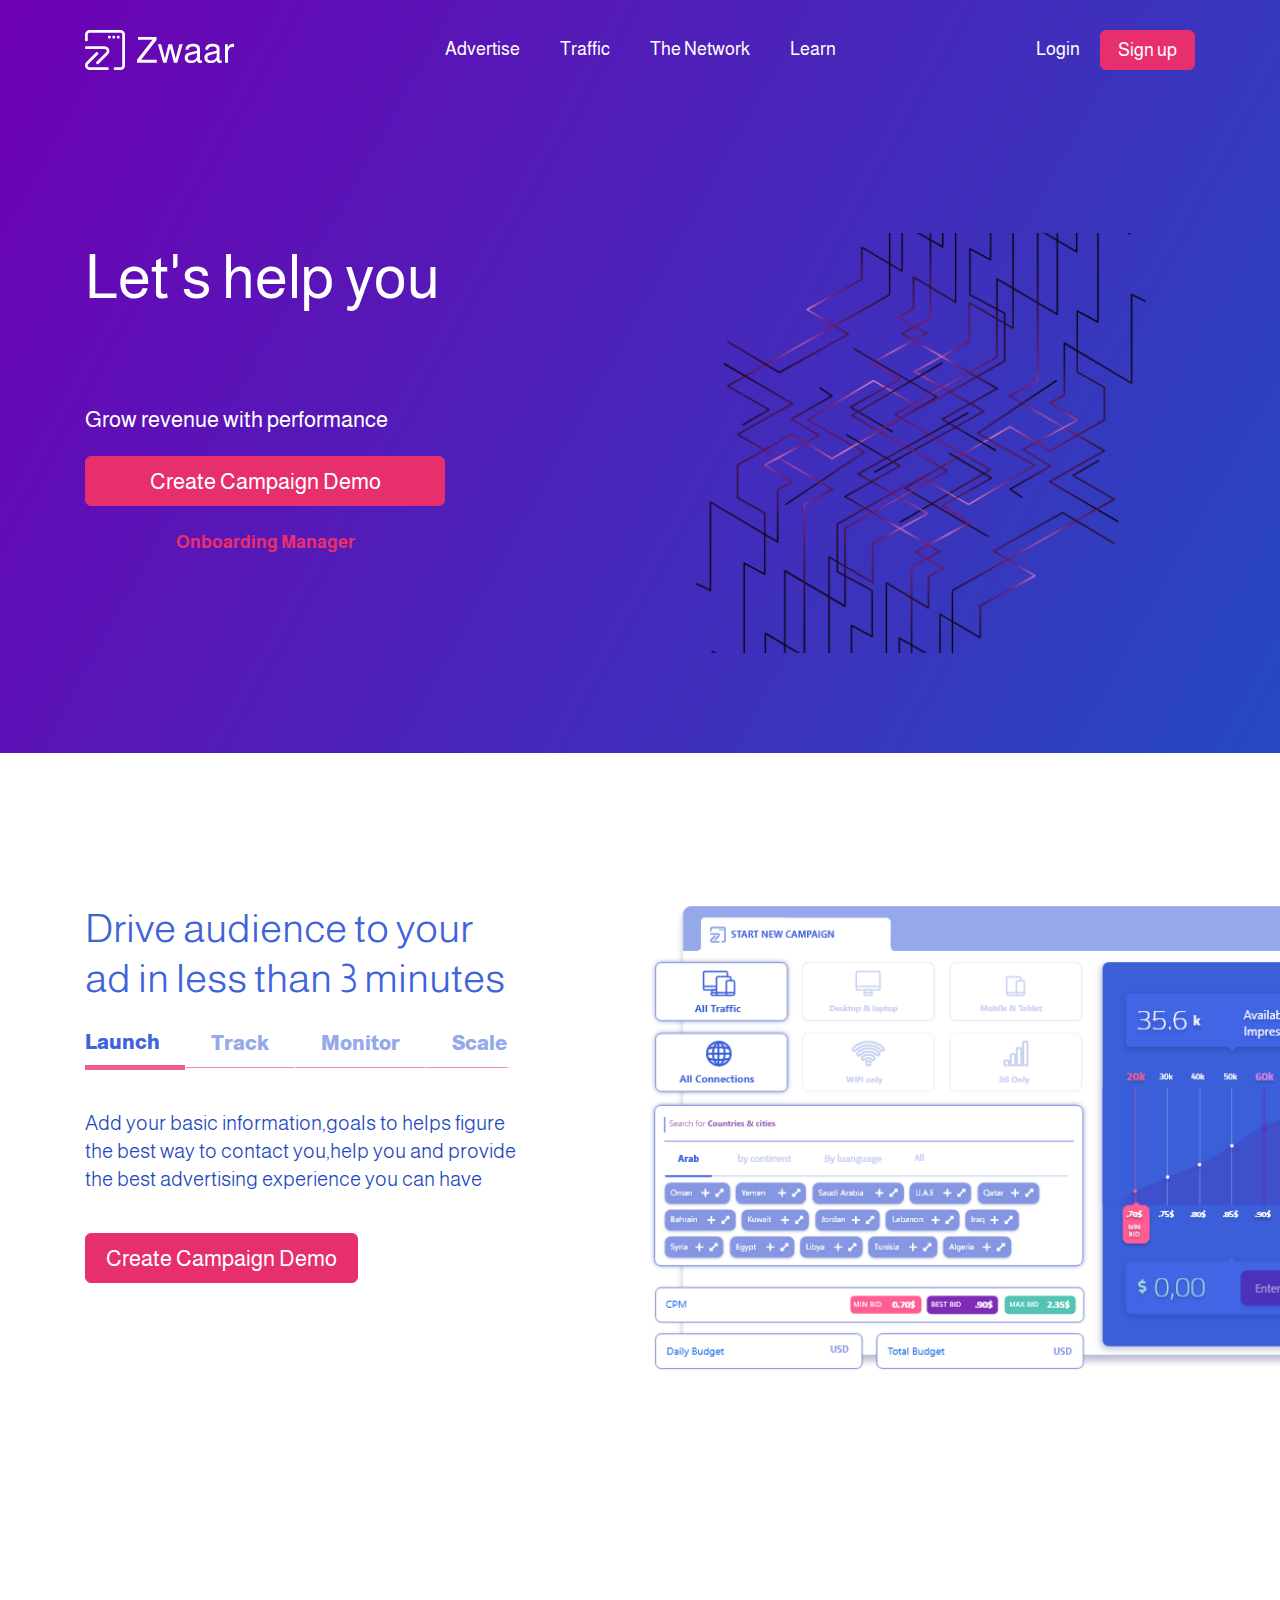
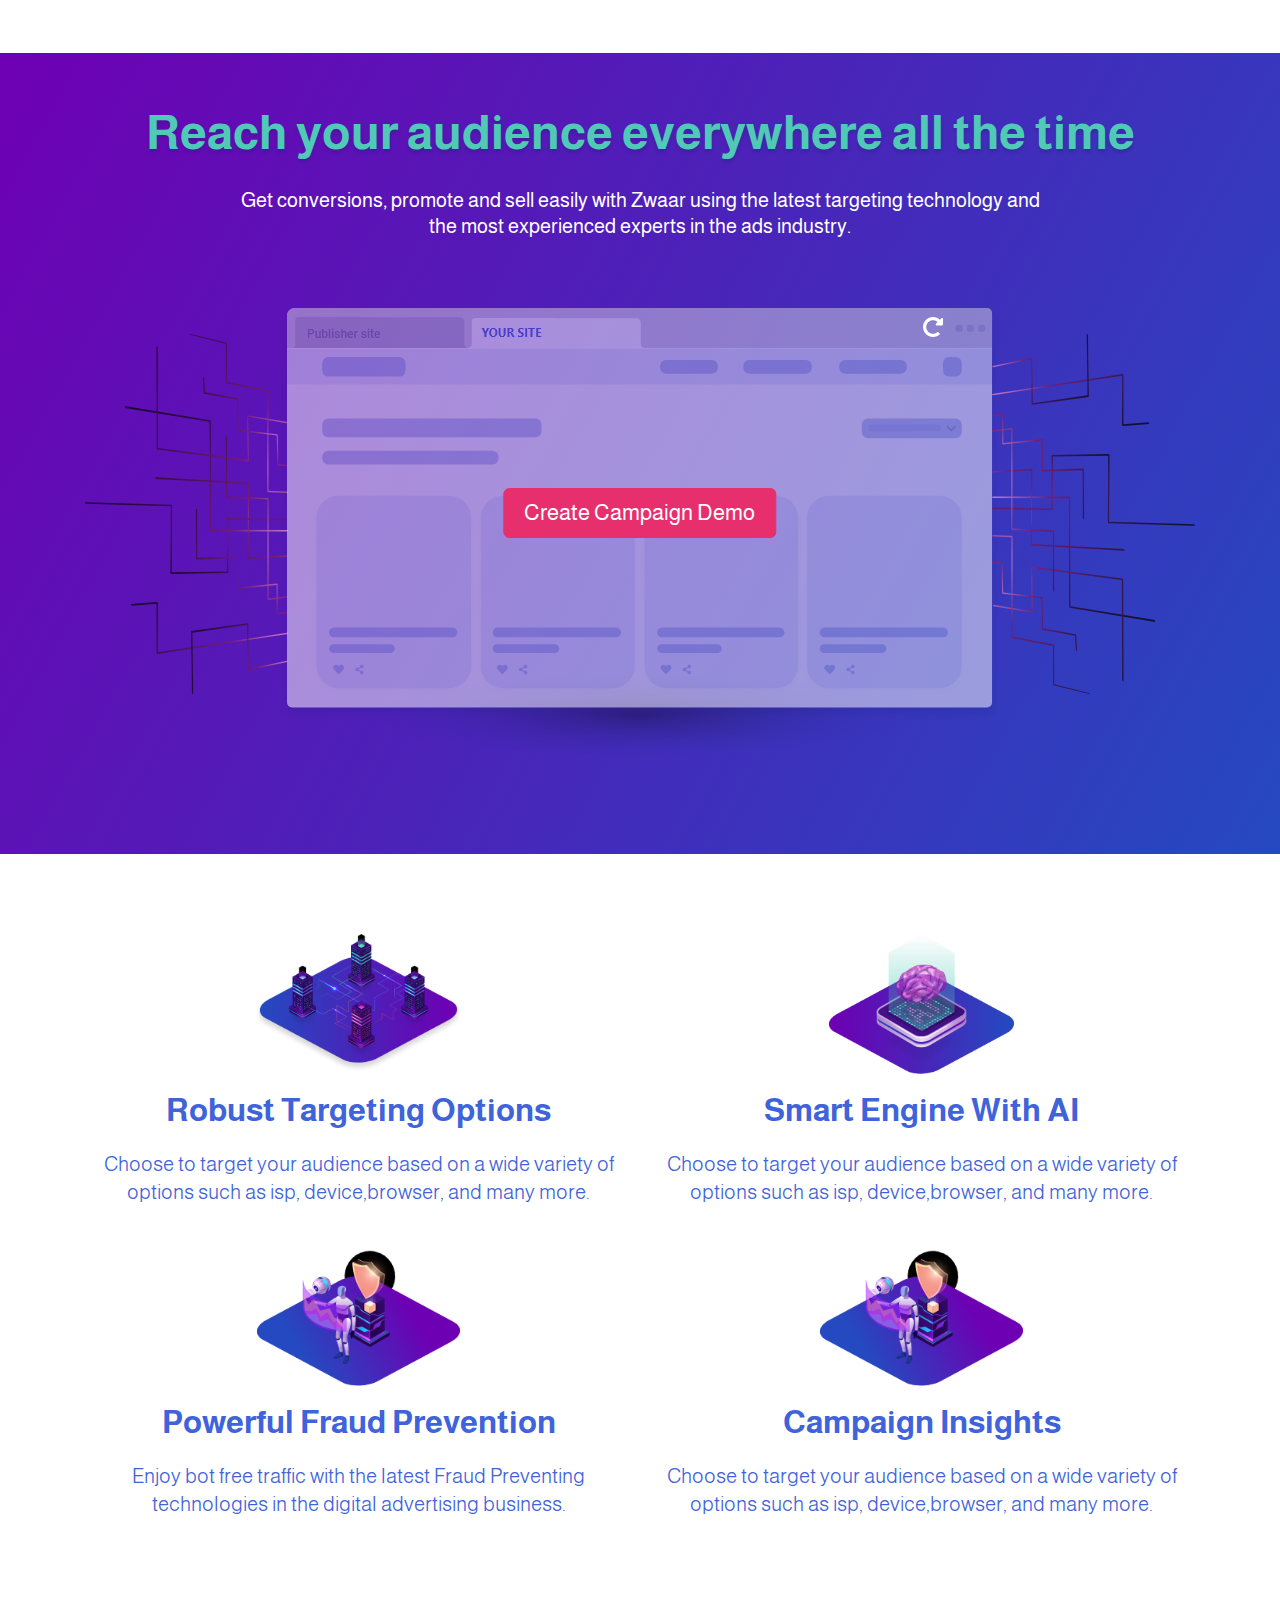
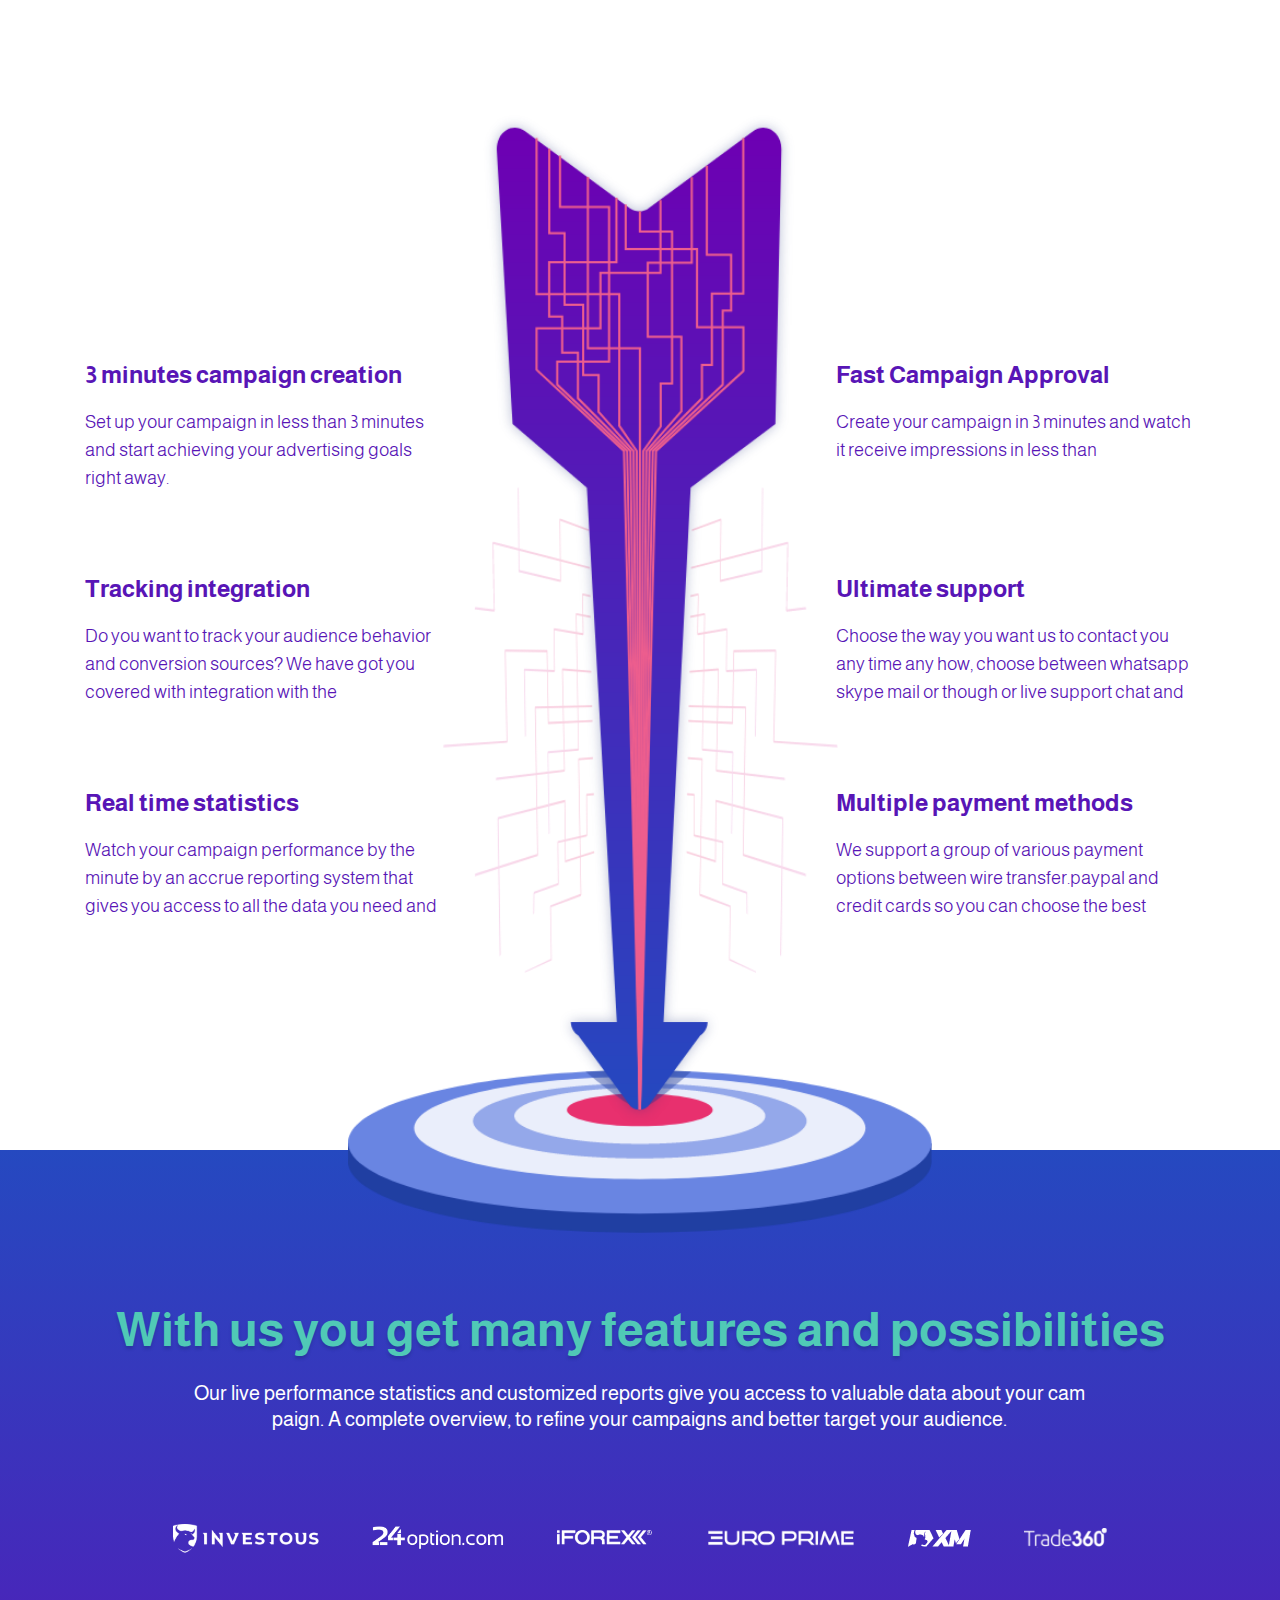
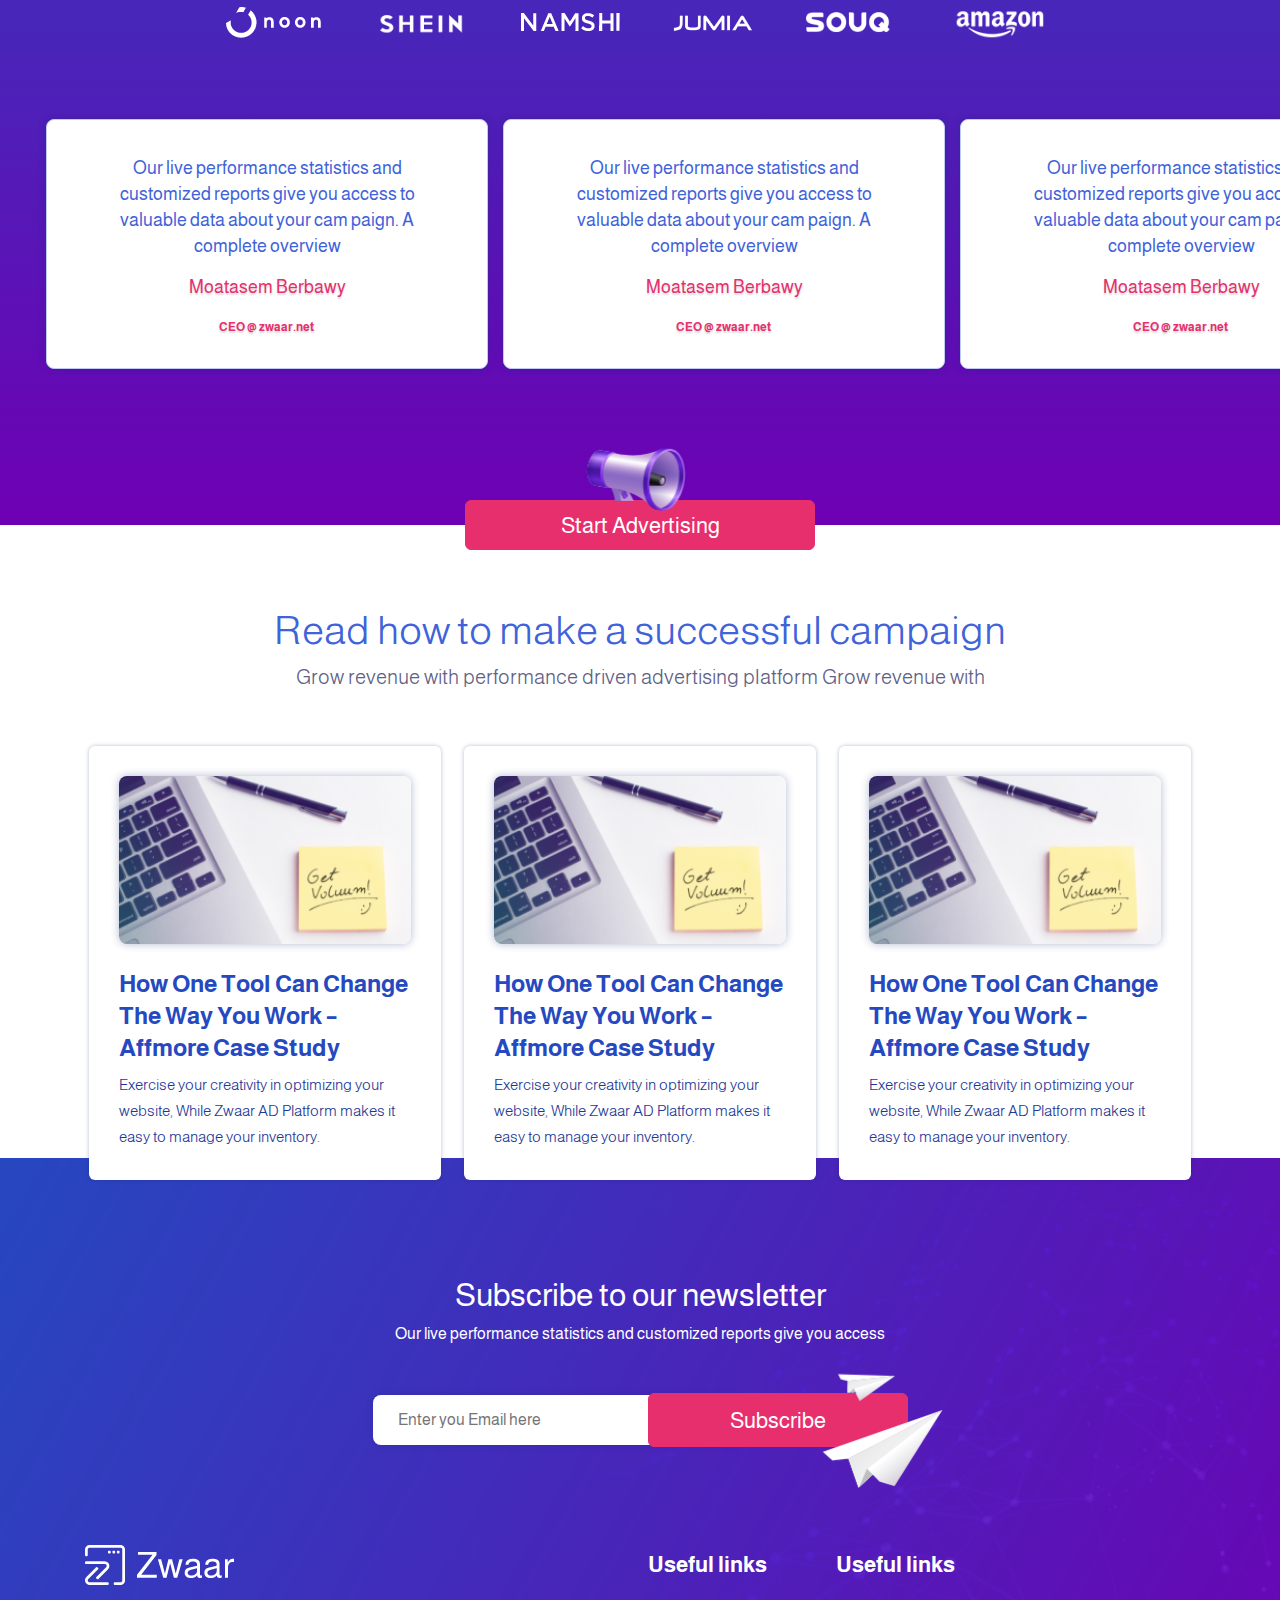
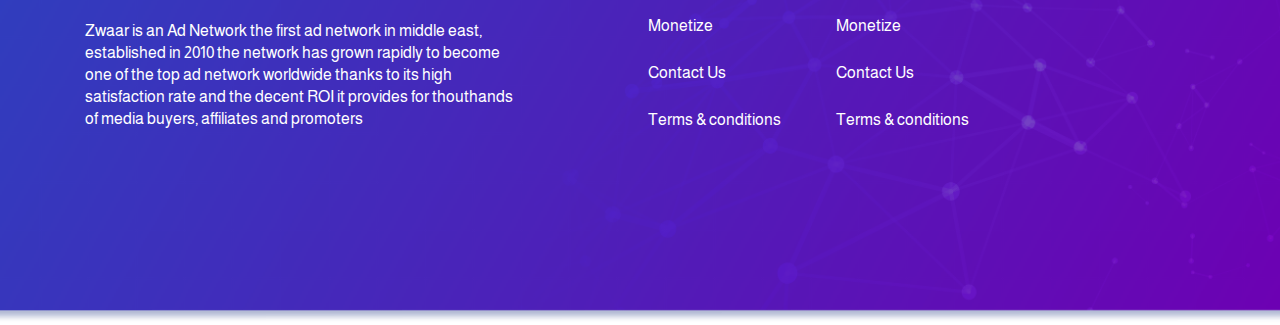
==== advertise-self-serving.html @ 42af9e18 "added typewriter aniimation, newsletter form button animation and sliding image animations" ====
<!DOCTYPE html>
<html lang="en" dir="ltr">

<head>
  <meta name="viewport" content="width=device-width, initial-scale=1, shrink-to-fit=no">
  <meta charset="utf-8">

  <link rel="stylesheet" href="https://stackpath.bootstrapcdn.com/bootstrap/4.4.1/css/bootstrap.min.css" integrity="sha384-Vkoo8x4CGsO3+Hhxv8T/Q5PaXtkKtu6ug5TOeNV6gBiFeWPGFN9MuhOf23Q9Ifjh" crossorigin="anonymous">
  <link rel="stylesheet" href="https://use.fontawesome.com/releases/v5.15.2/css/all.css" integrity="sha384-vSIIfh2YWi9wW0r9iZe7RJPrKwp6bG+s9QZMoITbCckVJqGCCRhc+ccxNcdpHuYu" crossorigin="anonymous">
  <link rel="stylesheet" href="assets/css/style.css">
  <link rel="stylesheet" href="assets/css/responsive.css">
  <title>Zwaar</title>
</head>

<body>

  <header class="full-g">


    <nav class="navbar navbar-expand-lg ">
      <div class="container">




        <div class="w-50  order-1 order-md-0">
          <a class="navbar-brand mx-auto" href="index.html"><img src="assets/images/logos/logo.png" alt=""></a>
        </div>
        <button class="order-1  navbar-toggler" type="button" data-toggle="collapse" data-target=".dual-collapse2">
          <i class="fas fa-bars"></i>
        </button>

        <div class="navbar-collapse collapse mx-auto order-1 dual-collapse2 w-100">
          <ul class="navbar-nav mx-auto">
            <li class="nav-item active">
              <a class="nav-link" href="#">Advertise</a>
            </li>
            <li class="nav-item">
              <a class="nav-link" href="">Traffic</a>
            </li>
            <li class="nav-item">
              <a class="nav-link" href="#">The Network</a>
            </li>
            <li class="nav-item">
              <a class="nav-link" href="#">Learn</a>
            </li>
          </ul>

        </div>
        <div class="navbar-collapse collapse w-50 order-3 dual-collapse2">
          <ul class="navbar-nav ml-auto">
            <li class="nav-item">
              <a class="nav-link" href="#">Login</a>
            </li>
            <li class="nav-item red-btn">
              <a class="nav-link" href="#">Sign up</a>
            </li>
          </ul>
        </div>
      </div>
    </nav>
    <div class="container convert">
      <div class="row pt-150 pb-100">
        <div class="col-lg-6">
          <div class="">
            <h1>Let's help you</h1>
            <h2> <span
     class="txt-rotate"
     data-period="2000"
     data-rotate='[ "Convert", "Reach" ]'></span></h2>
            <p class="h-22-w mb-3 pb-1">Grow revenue with performance </p>
            <button class="red-btn m-0 mb-4" type="button" name="button">Create Campaign Demo</button>
            <a class="red-a d-block text-center" href="#">Onboarding Manager</a>
          </div>

        </div>
        <div class="col-lg-6 img-side slide-imgs-animation">
          <img src="assets/images/banner-coins.png" alt="">
          <img src="assets/images/banner-speaker.png" alt="">
          <img src="assets/images/banner-earn.png" alt="">
          <!-- <img src="assets/images/banner-convert.png" alt=""> -->
        </div>
      </div>
    </div>
  </header>


  <main class="drive-audience pt-150 pb-200">
    <div class="container">
      <div class="row">
        <div class="col-lg-6">


          <div class="drive-audience-tab">
            <h1 class="h-40-b-100 mb-3">Drive audience to your ad in less than 3 minutes</h1>
            <!-- Nav tabs -->
            <ul class="nav nav-tabs">
              <li class="nav-item">
                <a class="nav-link active" data-toggle="tab" href="#launch">Launch</a>
              </li>
              <li class="nav-item">
                <a class="nav-link" data-toggle="tab" href="#track">Track</a>
              </li>
              <li class="nav-item">
                <a class="nav-link" data-toggle="tab" href="#monitor">Monitor</a>
              </li>
              <li class="nav-item">
                <a class="nav-link" data-toggle="tab" href="#scale">Scale</a>
              </li>
            </ul>

            <!-- Tab panes -->
            <div class="tab-content">
              <div id="launch" class="container tab-pane active">
                <p>Add your basic information,goals to helps figure the best way to contact you,help you and provide the best advertising experience you can have </p>
                <button class="red-btn m-0" type="button" name="button">Create Campaign Demo</button>
              </div>
              <div id="track" class="container tab-pane fade">
                <p>Add your basic information,goals to helps figure the best way to contact you,help you and provide the best advertising experience you can have </p>
                <button class="red-btn m-0" type="button" name="button">Create Demo</button>
              </div>
              <div id="monitor" class="container tab-pane fade">
                <p>Add your basic information,goals to helps figure the best way to contact you,help you and provide the best advertising experience you can have </p>
                <button class="red-btn m-0" type="button" name="button">Topup Demo</button>
              </div>
              <div id="scale" class="container tab-pane fade">
                <p>Add your basic information,goals to helps figure the best way to contact you,help you and provide the best advertising experience you can have </p>
                <button class="red-btn m-0" type="button" name="button">Monitor Demo</button>
              </div>
            </div>
          </div>
        </div>
        <div class="col-lg-6 img-side">
          <img src="assets/images/banner-drive-audience.png" alt="">
        </div>
      </div>
    </div>
  </main>


  <main class="features full-g pt-50 pb-100">
    <div class="container">
      <div class="row text-center">
        <div class="col-12">
          <h1 class="mb-4">Reach your audience everywhere all the time </h1>
        </div>
        <div class="col-md-9 mx-auto">
          <p>Get conversions, promote and sell easily with Zwaar using the latest targeting technology and the most experienced experts in the ads industry.
          </p>
        </div>

      </div>
      <div class="img pt-50">
        <img class="bg1" src="assets/images/background-campaign-demo.png" alt="campaign">
        <img class="bg2" src="assets/images/background-campaign-demo-2.png" alt="campaign">
        <button class="red-btn" type="button" name="button">Create Campaign Demo</button>
      </div>
    </div>
  </main>


  <main class="">
    <div class="container">
      <div class="row">
        <div class="col-lg-6 features-list-items text-center mb-4">
          <div class="">
            <img class="mb-3" src="assets/images/features-robust.png" alt="Robust">

            <h1 class="">Robust Targeting Options</h1>
            <p>Choose to target your audience based on a wide variety of options such as isp, device,browser, and many more.</p>
          </div>
        </div>
        <div class="col-lg-6 features-list-items text-center mb-4">
          <div class="">
            <img class="mb-3" src="assets/images/features-smart-engine.png" alt="Robust">

            <h1>Smart Engine With AI</h1>
            <p>Choose to target your audience based on a wide variety of options such as isp, device,browser, and many more.</p>
          </div>
        </div>
        <div class="col-lg-6 features-list-items text-center mb-4">
          <div class="">
            <img class="mb-3" src="assets/images/features-insights.png" alt="Robust">

            <h1>Powerful Fraud Prevention</h1>
            <p>Enjoy bot free traffic with the latest Fraud Preventing technologies in the digital advertising business.</p>
          </div>
        </div>
        <div class="col-lg-6 features-list-items text-center mb-4">
          <div class="">
            <img class="mb-3" src="assets/images/features-insights.png" alt="Robust">

            <h1>Campaign Insights </h1>
            <p>Choose to target your audience based on a wide variety of options such as isp, device,browser, and many more.</p>
          </div>
        </div>
      </div>
    </div>
  </main>







  <main class="features-2">
    <img class="arrow-down" src="assets/images/arrow-down.png" alt="image">
    <div class="arrow-down-2">
      <img class="" src="assets/images/arrow-down-2.png" alt="image">
    </div>

    <div class="container">
      <div class="row">
        <div class="col-lg-4 col-9">
          <div class="featuers-items-2">
            <h1 class="mb-3">3 minutes campaign creation
            </h1>
            <p>Set up your campaign in less than 3 minutes and start achieving your advertising goals right away.
            </p>
          </div>
          <div class="featuers-items-2">
            <h1 class="mb-3">Tracking integration</h1>
            <p>Do you want to track your audience behavior and conversion sources? We have got you covered with integration with the </p>
          </div>
          <div class="featuers-items-2">
            <h1 class="mb-3">Real time statistics</h1>
            <p>Watch your campaign performance by the minute by an accrue reporting system that gives you access to all the data you need and any data available.
            </p>
          </div>
        </div>
        <div class="col-lg-4">

        </div>
        <div class="col-lg-4 col-9">
          <div class="featuers-items-2">
            <h1 class="mb-3">Fast Campaign Approval</h1>
            <p>Create your campaign in 3 minutes and watch it receive impressions in less than</p>
          </div>
          <div class="featuers-items-2">
            <h1 class="mb-3">Ultimate support</h1>
            <p>Choose the way you want us to contact you any time any how, choose between whatsapp skype mail or though or live support chat and tickets system.
            </p>
          </div>
          <div class="featuers-items-2">
            <h1 class="mb-3">Multiple payment methods </h1>
            <p>We support a group of various payment options between wire transfer.paypal and credit cards so you can choose the best methods that suits you or your business.
            </p>
          </div>
        </div>
      </div>
    </div>
  </main>

  <main class="features full-g-tb pt-150 mt-0 ">
    <div class="container">
      <div class="row text-center">
        <div class="col-12">
          <h1>With us you get many features and possibilities</h1>
        </div>
        <div class="col-md-10 mx-auto">
          <p>Our live performance statistics and customized reports give you access to valuable data about your cam paign. A complete overview, to refine your campaigns and better target your audience.</p>
        </div>
        <div class="col-md-11 sponsors text-center mx-auto my-5">
          <!-- <div class="images"> -->
          <img src="assets/images/logos/investous.png" alt="Investous">
          <img src="assets/images/logos/24option.png" alt="24option">
          <img src="assets/images/logos/iforex.png" alt="iforex">
          <img src="assets/images/logos/euro-prime.png" alt="euro-prime">
          <img src="assets/images/logos/nxm.png" alt="nxm">
          <img src="assets/images/logos/trade360.png" alt="trade360">
          <!-- </div>
<div class="images"> -->
          <img src="assets/images/logos/noon.png" alt="noon">
          <img src="assets/images/logos/shein.png" alt="shein">
          <img src="assets/images/logos/namshi.png" alt="namshi">
          <img src="assets/images/logos/jumia.png" alt="jumia">
          <img src="assets/images/logos/souq.png" alt="souq">
          <img src="assets/images/logos/amazon.png" alt="amazon">
          <!-- </div> -->

        </div>
      </div>
    </div>


    <div class="carousel-list text-center pb-150">
      <div class="list text-left  scroll-items">
        <div class="carousel-item-m ">
          <div class="">
            <p>Our live performance statistics and customized reports give you access to valuable data about your cam paign. A complete overview</p>
            <h1>Moatasem Berbawy</h1>
            <h2>CEO @ zwaar.net</h2>
          </div>
        </div>
        <div class="carousel-item-m ">
          <div class="">
            <p>Our live performance statistics and customized reports give you access to valuable data about your cam paign. A complete overview</p>
            <h1>Moatasem Berbawy</h1>
            <h2>CEO @ zwaar.net</h2>
          </div>
        </div>
        <div class="carousel-item-m ">
          <div class="">
            <p>Our live performance statistics and customized reports give you access to valuable data about your cam paign. A complete overview</p>
            <h1>Moatasem Berbawy</h1>
            <h2>CEO @ zwaar.net</h2>
          </div>
        </div>
        <div class="carousel-item-m ">
          <div class="">
            <p>Our live performance statistics and customized reports give you access to valuable data about your cam paign. A complete overview</p>
            <h1>Moatasem Berbawy</h1>
            <h2>CEO @ zwaar.net</h2>
          </div>
        </div>
        <div class="carousel-item-m ">
          <div class="">
            <p>Our live performance statistics and customized reports give you access to valuable data about your cam paign. A complete overview</p>
            <h1>Moatasem Berbawy</h1>
            <h2>CEO @ zwaar.net</h2>
          </div>
        </div>
        <div class="carousel-item-m ">
          <div class="">
            <p>Our live performance statistics and customized reports give you access to valuable data about your cam paign. A complete overview</p>
            <h1>Moatasem Berbawy</h1>
            <h2>CEO @ zwaar.net</h2>
          </div>
        </div>
        <div class="carousel-item-m ">
          <div class="">
            <p>Our live performance statistics and customized reports give you access to valuable data about your cam paign. A complete overview</p>
            <h1>Moatasem Berbawy</h1>
            <h2>CEO @ zwaar.net</h2>
          </div>
        </div>
      </div>

    </div>

    <div class="fl-btn m-0">
      <img src="assets/images/advertise.png" alt="">
      <button class="red-btn text-center" type="button" name="button">Start Advertising</button>
    </div>


  </main>



  <main class="successful-campaign text-center">
    <div class="container">
      <h1 class="h-40-b-100">Read how to make a successful campaign</h1>
      <p class="h-20-w">Grow revenue with performance driven advertising platform Grow revenue with</p>
      <div class="row">
        <div class="col-lg-4">
          <div class="item text-left">
            <div class="img mb-3">
              <img src="assets/images/image.png" alt="">
            </div>
            <h1 class="pt-2">How One Tool Can Change The Way You Work – Affmore Case Study</h1>
            <p class="mb-0">Exercise your creativity in optimizing your website, While Zwaar AD Platform makes it easy to manage your inventory.</p>
          </div>
        </div>
        <div class="col-lg-4">
          <div class="item text-left ">
            <div class="img mb-3">
              <img src="assets/images/image.png" alt="">
            </div>
            <h1 class="pt-2">How One Tool Can Change The Way You Work – Affmore Case Study</h1>
            <p class="mb-0">Exercise your creativity in optimizing your website, While Zwaar AD Platform makes it easy to manage your inventory.</p>
          </div>
        </div>
        <div class="col-lg-4">
          <div class="item text-left">
            <div class="img mb-3">
              <img src="assets/images/image.png" alt="">
            </div>
            <h1 class="pt-2">How One Tool Can Change The Way You Work – Affmore Case Study</h1>
            <p class="mb-0">Exercise your creativity in optimizing your website, While Zwaar AD Platform makes it easy to manage your inventory.</p>
          </div>
        </div>
      </div>

    </div>
  </main>


  <footer>
    <div class="container newsletter-form">
      <div class="row text-center">
        <div class="col-lg-8 mx-auto">
          <h1>Subscribe to our newsletter</h1>
          <p>Our live performance statistics and customized reports give you access </p>
          <form class="d-block mx-auto my-5" action="index.html" method="post">
            <input type="text" name="" value="" placeholder="Enter you Email here">
            <div class="plane-btn">
              <div class="">
                <button class="red-btn" type="submit" name="button">Subscribe</button>
                <img class="plane-b" src="assets/images/plane-b.png" alt="">
                <img class="plane-s" src="assets/images/plane-s.png" alt="">

              </div>
            </div>

          </form>
        </div>
      </div>
    </div>
    <div class="container bottom-footer">


      <div class="row">
        <div class="col-lg-6 col-md-12">
          <img src="assets/images/logos/logo.png" alt="logo">
          <p class="">
            Zwaar is an Ad Network the first ad network in middle east, established in 2010 the network has grown rapidly to become one of the top ad network worldwide thanks to its high satisfaction rate and the decent ROI it provides for thouthands
            of media buyers, affiliates and promoters
          </p>
          <ul class="social-links">
            <li> <a href="#"><i class="fab fa-linkedin"></i></a> </li>
            <li> <a href="#"><i class="fab fa-facebook-square"></i></a> </li>
            <li> <a href="#"><i class="fab fa-twitter-square"></i></a> </li>
          </ul>
        </div>
        <div class="col-lg-2 col-6">
          <ul class="links">
            <h2>Useful links</h2>
            <li> <a href="#">
                <p>Monetize</p>
              </a> </li>
            <li> <a href="#">
                <p>Contact Us</p>
              </a> </li>
            <li> <a href="#">
                <p>Terms & conditions</p>
              </a> </li>
          </ul>
        </div>
        <div class="col-lg-2 col-6">
          <ul class="links">
            <h2>Useful links</h2>
            <li> <a href="#">
                <p>Monetize</p>
              </a> </li>
            <li> <a href="#">
                <p>Contact Us</p>
              </a> </li>
            <li> <a href="#">
                <p>Terms & conditions</p>
              </a> </li>
          </ul>
        </div>
      </div>

    </div>

  </footer>

  <script src="https://code.jquery.com/jquery-3.4.1.slim.min.js" integrity="sha384-J6qa4849blE2+poT4WnyKhv5vZF5SrPo0iEjwBvKU7imGFAV0wwj1yYfoRSJoZ+n" crossorigin="anonymous"></script>
  <script src="https://cdn.jsdelivr.net/npm/popper.js@1.16.0/dist/umd/popper.min.js" integrity="sha384-Q6E9RHvbIyZFJoft+2mJbHaEWldlvI9IOYy5n3zV9zzTtmI3UksdQRVvoxMfooAo" crossorigin="anonymous"></script>
  <script src="https://stackpath.bootstrapcdn.com/bootstrap/4.4.1/js/bootstrap.min.js" integrity="sha384-wfSDF2E50Y2D1uUdj0O3uMBJnjuUD4Ih7YwaYd1iqfktj0Uod8GCExl3Og8ifwB6" crossorigin="anonymous"></script>

  <script src="assets/js/script.js" type="text/javascript"></script>
</body>

</html>
---- assets/css/style.css ----
@import url('https://fonts.googleapis.com/css2?family=Almarai:wght@300;400;700;800&display=swap');
@import url('https://fonts.googleapis.com/css2?family=Cairo:wght@200;300;400;600;700;900&display=swap');

*{
  box-sizing: border-box;
  padding: 0;
  margin: 0;
}
body{
  min-width: 380px;
  font-family: 'Almarai', sans-serif;
  overflow-x: hidden;
}
a,
input,
button{
  text-decoration: none;
  border: 0;
  outline: none !important;
}
::-webkit-scrollbar {
  width: 10px;
}

/* Track */
::-webkit-scrollbar-track {
  background: transparent !important;
}

/* Handle */
::-webkit-scrollbar-thumb {
  background: #888 !important;
  cursor: pointer;
  border-radius: 5px;
}

/* Handle on hover */
::-webkit-scrollbar-thumb:hover {
  background: #555;
  cursor: pointer;
}
.row{
  margin-right: -8px;
    margin-left: -8px;
}
.col, .col-1, .col-10, .col-11, .col-12, .col-2, .col-3, .col-4, .col-5, .col-6, .col-7, .col-8, .col-9, .col-auto, .col-lg, .col-lg-1, .col-lg-10, .col-lg-11, .col-lg-12, .col-lg-2, .col-lg-3, .col-lg-4, .col-lg-5,
.col-lg-6, .col-lg-7, .col-lg-8, .col-lg-9, .col-lg-auto, .col-md, .col-md-1, .col-md-10, .col-md-11, .col-md-12, .col-md-2, .col-md-3, .col-md-4, .col-md-5, .col-md-6, .col-md-7, .col-md-8, .col-md-9, .col-md-auto,
.col-sm, .col-sm-1, .col-sm-10, .col-sm-11, .col-sm-12, .col-sm-2, .col-sm-3, .col-sm-4, .col-sm-5, .col-sm-6, .col-sm-7, .col-sm-8, .col-sm-9, .col-sm-auto, .col-xl, .col-xl-1, .col-xl-10, .col-xl-11, .col-xl-12,
.col-xl-2, .col-xl-3, .col-xl-4, .col-xl-5, .col-xl-6, .col-xl-7, .col-xl-8, .col-xl-9, .col-xl-auto{
  padding-right: 8px;
  padding-left: 8px;
}
.red-btn{
  background: #E82F6D;
  color: #fff;
  font-size: 22px;
  line-height: 45px;
  height: 50px;
  padding: 0px 20px;
  border-radius: 6px;
  min-width: 260px;
  color: white;
  border: 1px solid #E82F6D;
  transition: all 0.5s;
  margin: 8px;
  display: inline-block;
}


.pt-50{
  padding-top: 50px;
}
.pt-100{
  padding-top: 100px;
}
.pt-150{
  padding-top: 150px;
}
.pt-200{
  padding-top: 200px;
}
.pb-100{
  padding-bottom: 100px;
}
.pb-150{
  padding-bottom: 150px;
}
.pb-200{
  padding-bottom: 200px;
}

.mt-200{
  margin-top: 200px;
}
.mt-150{
  margin-top: 150px;
}
.mb-150{
  margin-bottom: 150px;
}
.h-20-bl-700{
  font-size: 20px;
  color: #6E00B3;
  font-weight: 700;
  line-height: 27px;
}
.h-16-bl-100{
  font-size: 16px;
  color: #2549C0;
  font-weight: 100;
  line-height: 24px;
}
.h-20-w{
  font-size: 20px;
  line-height: 28px;
  font-weight: 100;
  color: #fff;
}
.h-22-w{
  font-size: 22px;
  font-weight: normal;
  color: #fff;
}
.h-40-b-100{
  font-size: 40px;
  line-height: 50px;
  font-weight: 100;
  color: #3F63DA;
}
.red-a{
  font-size: 18px;
  line-height: 24px;
  color: #E82F6D;
  font-weight: bold;

}

.txt-rotate > .wrap{
  height: 60px;
  line-height: 60px;
  display: inline-block;
  border-right: 3px solid #fff;
  padding-right: 5px;
}

.full-g{
  position: relative;
}
.full-g::after{
  content: "";
  /* background-image: linear-gradient(to left top, #2648BF,#6E00B3); */
  background: transparent linear-gradient(119deg, #6E00B3 0%, #2549C0 100%) 0% 0% no-repeat padding-box;
  /* background: #6E00B3 0% 0% no-repeat padding-box; */
  position: absolute;
  left: 0;
  top: 0;
  width: 100%;
  height: 100%;
  z-index: -1;
}
.half-g.full-g::after{
  height: 50%;
}

.full-g-tb{
  position: relative;
}
.full-g-tb::after{
  content: "";
  /* background-image: linear-gradient(to left top, #2648BF,#6E00B3); */
  background: transparent linear-gradient(0, #6E00B3 0%, #2549C0 100%) 0% 0% no-repeat padding-box;
  /* background: #6E00B3 0% 0% no-repeat padding-box; */
  position: absolute;
  left: 0;
  top: 0;
  width: 100%;
  height: 100%;
  z-index: -1;
}

header{
  overflow-x: hidden;
  /* background-image: linear-gradient(0deg,  white 0%,  white 50%,  grey 50%); */
  /* background-image: linear-gradient(45deg, #2648BF,#6E00B3); */
  /* background-size: 100% 50%; */
  position: relative;
}

nav{
  color: #fff !important;
      padding-top: 25px !important;
}
nav .nav-item{
  padding: 5px 9px;
  line-height: 40px;
  height: 40px;
  margin: 0 3px;
}
nav .nav-link{
  color: #fff;
  font-size: 18px;
  padding: 0;
line-height: 28px;
  /* line-height: 40px; */
}
nav .navbar-brand img{
  height: 40px;
  width: auto;
}
nav .red-btn{
  margin: 0;
  /* height: auto;
  font-size: 18px; */
  /* height: 40px; */
  /* padding: 5px 10px; */
  min-width: 0;
}

.video iframe{
  width: 100%;
}
.video video{
  width: 100%;
  /* width: fit-content; */
}
.campaigns h1{
  margin-top: 30px;
  margin-bottom: 30px;
  line-height: 33px;
  font-size: 30px;
  font-weight: 500;
  color: #2549C0;
text-shadow: 0px 1px 2px #15296B4D;
}












.quality-performance .item{
  background: #FFFFFF 0% 0% no-repeat padding-box;
box-shadow: 0px 0px 8px #15296B4C;
border: 1px solid #BFCBF3;
border-radius: 6px;
padding: 15px;
margin-top: 260px;
height: calc(100% - 260px);
position: relative;
}

.quality-performance .item img{
margin: -10px auto 20px auto;
height: 120px;
}
.quality-performance .item h1{
  font-size: 20px;
  letter-spacing: 0px;
  color: #2549C0;
  text-transform: capitalize;
  margin-bottom: 15px;
  margin-top: 5px;
font-weight: bold;
}
.quality-performance .item p{
  font-size: 16px;
  font-weight: 400;
  letter-spacing: 0px;
color: #1D3996;
line-height: 26px;
margin: 0;

}




.quality-performance .item .title{
  font-size: 40px;
  font-weight: 500;
  color: #2549C0;
  height: 80px;
  line-height: 80px;
text-shadow: 0px 3px 3px #15296B4D;
  width: 352px;
  background: #F2F5FF;
  box-shadow: 0px 2px 6px #15296B4C;
  border-radius: 8px;
  display: block;
  margin: 0 auto;
  transform: translateY(-55px);
  position: relative;
}
.quality-performance .item .title::after,
.quality-performance .item .title::before{
  content: "";
  width: 12px;
height: 40px;
background: #AFBADC 0% 0% no-repeat padding-box;
border-radius: 12px 12px 0px 0px;
position: absolute;
top: 0;

}
.quality-performance .item .title::before{
  left: -12px;
}
.quality-performance .item .title::after{
  right: -12px;
}
.quality-performance .item .body{
  /* position: relative; */
}
.quality-performance .item .body:after{
  content: "";
  width: 1px;
  height: calc(100% - 90px);
  background: #BFCBF3;
  position: absolute;
  left: 50%;
  top: 80px;
  transform: translateX(-50%);
}










.impressions{
  /* background: transparent linear-gradient(157deg, #3F63DA 0%, #4E0080 100%) 0% 0% no-repeat padding-box; #3F63DA 0%, #4E0080 100%) */
   /* background: radial-gradient(ellipse at top,  #3F63DA 0%,#3F63DA 47%,#ff0000 47%,transparent 47%, transparent 100%); */
   /* background: #3F63DA; */
   /* background-image: url("../images/ellipse1.png");
   background-position: top;
   background-size:  100% 80%;
   background-repeat: no-repeat; */
  /* background-size: 100% 50%; */
  /* min-height: 500vh; */
  /* border-radius: 700px 700px 50% 0px; */
  padding-top: 100px;
  margin-top: 160px;
  position: relative;
  overflow: hidden;
}
.impressions::after{
  position: absolute;
  left: 50%;
  top: 0;
  transform: translateX(-50%);
  height: 95%;
  width: 150%;
  content: "";
  /* background: linear-gradient(to right bottom, #3539BD, #6905B4); */
  /* background: transparent linear-gradient(157deg, #3F63DA 0%, #4E0080 100%) 0% 0% no-repeat padding-box; */
  background:  linear-gradient(157deg, #3F63DA 0%, #4E0080 100%) ;

  background-position: top;
  background-size:  cover;
  z-index: -1;
  border-radius: 60% 60% 60% 60% ;
}
.world-map{
  margin: auto;
  display: block;
  width: 100%;
  max-width: 728px;
}
.impressions .item {
  width: 120px;
  display: block;
  margin: auto;

}
.impressions .item h1{
font-size: 19px;
font-weight: bold;
color: #50C9B6;
text-shadow: 0px 3px 3px #00000029;
text-transform: capitalize;
}
.impressions .item p{
font-size: 48px;
line-height: 48px;
font-weight: lighter;
color: #fff;
text-shadow: 0px 3px 3px #15296B80;
/* font-family: 'Cairo', sans-serif; */
}
.impressions .item p span{
font-size: 28px;
font-weight: bold;
text-shadow: 0px 3px 3px #15296B80;
vertical-align: top;
line-height: 36px;
}




.features{
  margin-top: 80px;
  margin-bottom: 80px;
  /* overflow-x: hidden; */
}
.features h1{
  font-size: 48px;
  line-height: 60px;
  color: #50C9B6;
text-shadow: 0px 3px 3px #15296B4D;
margin-bottom: 20px;
font-weight: 700;
}
.features p{
  letter-spacing: 0px;
  color: #FFFFFF;
  font-size: 20px;
  line-height: 26px;
}

.features .sponsors{
  margin-top: 100px;
}
.features .sponsors .images{
  display: flex;
  justify-content: space-around;
  align-items: center;
}
.features .sponsors img{
  display: inline-block;
  margin: 25px 25px;
  /* width: auto; */
  /* height: auto; */
}

/* .features .sponsors .images img:nth-last-of-type(1){
  margin-right: 0;
}
.features .sponsors .images img:nth-of-type(1){
  margin-left: 0;
} */

.scroll-items{
  overflow-x: scroll;
overflow-y: hidden;

cursor: pointer;
white-space: nowrap;
}
.scroll-items::-webkit-scrollbar {
  display: none;
}
.carousel-item{
  width: 500px;
}
.carousel-item-m{
  text-align: center;

  display: inline-block;
  /* flex: 442px; */

padding: 6px;

margin: 0;
    white-space: initial;
}
.carousel-item-m>div{
  background: #FFFFFF ;
  box-shadow: 0px 0px 8px #15296B4C;
  padding: 35px 70px 25px 70px;
  border: 1px solid #BFCBF3;
  border-radius: 8px;
    width: 442px;
}
.carousel-item-m p{
  font-size: 18px;
  font-weight: 500;
  color: #3F63DA;
  line-height: 26px;
}
.carousel-item-m h1{
  color: #E82F6D;
  text-shadow: 0px 2px 2px #00000029;
  line-height: 24px;
  text-shadow: 0px 2px 2px #00000029;
font-size: 18px;
font-weight: 500;
}
.carousel-item-m h2{
  letter-spacing: 0px;
  color: #E82F6D;
  text-shadow: 0px 2px 2px #00000029;
  font-size: 12px;
  line-height: 16px;
  font-weight: 700;
}

.carousel-list{
  width: 100vw;
  /* display: flex; */
  overflow-x: auto;

}
.scroll-items{
  overflow-x: scroll;
overflow-y: hidden;
    padding: 0 40px;
cursor: pointer;
white-space: nowrap;
}
.carousel-list .list{
/* white-space: nowrap; */
  /* width: 200vw; */

  /* display: flex; */
  /* flex-wrap: wrap; */
  /* animation: ticker 30s linear infinite; */
}
/* .carousel-list .list:hover {
    -webkit-animation-play-state: paused;
    -moz-animation-play-state: paused;
    -o-animation-play-state: paused;
    animation-play-state: paused;
} */




/* @keyframes ticker {
0% {
  transform: translate3d(0, 0, 0);
}

100% {
  transform: translate3d(-100%, 0, 0);
}
} */



.advertise{
  margin-top: 150px;
}

.advertise-item{
  background: #FFFFFF 0% 0% no-repeat padding-box;
box-shadow: 0px 0px 4px #15296B4C;
height: 100%;
max-width: 547px;
margin: auto;
}
.advertise-item h1{
  font-size: 40px;
  line-height: 50px;
letter-spacing: 0px;
color: #6E00B3;
margin-bottom: 55px;
}
.advertise-item p{
  letter-spacing: 0px;
color: #6E00B3;
font-size: 20px;
line-height: 26px;
margin-bottom: 45px;
}
.advertise-item a{
  font-size: 18px;
  line-height: 26px;
  font-weight: bold;
  color: #8D00E6;
  text-shadow: 0px 2px 2px #00000029;
  text-decoration: underline;
/* width: fit-content;
border-bottom: 1px solid  #8D00E6;
padding-bottom: -3px; */
}

.advertise-item ul{
list-style: none;
padding-left: 35px;
}
.advertise-item ul li{
  letter-spacing: 0px;
  color: #3F63DA;
  font-size: 28px;
  line-height: 35px;
  font-weight: bold;
  margin-bottom: 30px;
  position: relative;
}
.advertise-item ul li::before{
  position: absolute;
  left: -33px;
  top: 50%;
  transform: translateY(-50%);
  content: "";
  width: 22px;
  height: 18px;
  background: url('../images/icons/check.png');
  background-position: center;
  background-size: cover;
  background-repeat: no-repeat;

}
.fl-btn{
  position: relative;
  margin-top: 150px;
  margin-bottom: 30px;
}
.fl-btn button.red-btn{
min-width: 350px !important;
margin: auto;
display: block;
}
.fl-btn img{
position: absolute;
left: 50%;
top: 0;
transform: translate(-50%,-77%);
}
.advertise-item.monetize-item .fl-btn img{
  transform: translate(-50%,-69%);
}




.payments{
margin-top: 80px;
margin-bottom: 80px;
}
.payments h1{
  letter-spacing: 0px;
color: #412DBB;
font-size: 18px;
line-height: 26px;
margin-bottom: 20px;
}
.payments img{
  width: 100%;
}






footer{
  /* height: 100vh; */
  /* background: linear-gradient(to right bottom, #3539BD, #6905B4); */
  background: url('../images/background-footer.png');
  background-position: center;
  background-size: cover;
  background-repeat: no-repeat;
  padding: 120px 20px;
  overflow: hidden;
}
  footer h2,
footer h1{

  letter-spacing: 0px;
  color: #FFFFFF;
  font-size: 32px;
  line-height: 40px;

}
footer h2{
  font-size: 22px;
  font-weight: bold;
}
footer p{
  letter-spacing: 0px;
  color: #FFFFFF;
  font-size: 16px;
  line-height: 22px;

}
footer .bottom-footer p {
  max-width: 443px;
  margin-top: 35px;
  margin-bottom: 35px;
}
.newsletter-form form{

max-width: 535px;
width: 100%;
height: 54px;
position: relative;

}

.newsletter-form input{
  padding: 0 25px;
  letter-spacing: 0px;
color: #94A8EA;
font-size: 16px;
line-height: 50px;
  width: calc(100% - 170px);
  background: #FFFFFF 0% 0% no-repeat padding-box;
  box-shadow: 0px 0px 6px #132B7D4D;
  border-radius: 8px;
  height: 50px;

  position: absolute;
  left: 0;
  top: 50%;
  transform: translateY(-50%);
}
.newsletter-form .plane-btn{
  height: 54px;
      min-width: 184px;
      /* background: black; */
      position: absolute;
      right: 0;
      top: 50%;
      transform: translateY(-50%);
}
.newsletter-form .plane-btn div{
  position: relative;
}
.newsletter-form .red-btn{
height: 54px;
      line-height: 54px;

      margin: 0;
}
.newsletter-form .red-btn.clicked{
  background: #50C9B6;
  color: #fff;
  border-color: #50C9B6;
}
.newsletter-form .plane-b{
position: absolute;
right: 0;
bottom: 0;
transform: translate(29%,52%);
}
.newsletter-form .plane-b.plane-b-animate{
  animation: plane-b-animate 1s forwards;
}
@keyframes plane-b-animate {
  from{
    transform: translate(29%,52%);
  }
  to{
    transform: translate(1000%,-500%);
  }
}
.newsletter-form .plane-s{
  position: absolute;
  right: 0;
  top: 0;
  transform: translate(-20%,-70%);
}
.newsletter-form .plane-s.plane-s-animate{
animation: plane-s-animate 1s forwards;
}
@keyframes plane-s-animate {
  from{
    transform: translate(-20%,-70%);
  }
  to{
    transform: translate(-20%,-1570%);
  }
}
footer .bottom-footer{
  margin-top: 50px;
}



.social-links{
  padding: 0;
  list-style: none;
}
.social-links li{
  display: inline-block;
  margin-right: 22px;
}
.social-links a{
color: #fff;
}
.social-links i{
color: #fff;
font-size: 24px;
}
ul.links h2{
  margin-bottom: 30px;
}
ul.links{
  list-style: none;
  padding: 0;
}
ul.links li{
  margin: 10px 0;
}
ul.links  p{
  margin-top: 25px;
  margin-bottom: 25px;
}
















/* advertise self serving page */


.convert .row{
  /* padding-top: 150px;
  padding-bottom: 100px; */
}
.convert .row div div{
  max-width: 360px;
}
.convert h1{
  font-size: 60px;
  font-weight: normal;
  line-height: 90px;
  color: #fff;
}
.convert h2{
  font-size: 75px;
  line-height: 90px;
  color: #E8306E;
  font-weight: bold;
      margin-bottom: 80px;
}
.convert .red-btn{
  width: 100%;
}
.convert .img-side{
  background-image:  url('../images/banner-convert-m.png');
  background-position: center;
  background-size: 80%;
  background-repeat: no-repeat;
  min-height: 420px;
}

.convert .p-22{
  /* margin-bottom: 15px; */
}
.slide-imgs-animation{
  position: relative;
}
.slide-imgs-animation img{
  position: absolute;
  left: 0;
  top: 0;
  /* transform: translate(-50%,-50%); */

    animation: slide-imgs-animation 12s infinite normal;
    opacity: 0;
    padding-bottom: 30px;
    transform: translate(-50%,-50%);
}
.slide-imgs-animation img:nth-of-type(1){
  animation-delay: 0s;
  padding-bottom: 50px;
}
.slide-imgs-animation img:nth-of-type(2){
  animation-delay: 4s;
}
.slide-imgs-animation img:nth-of-type(3){
  animation-delay: 8s;
  padding-bottom: 169px;
}
@keyframes slide-imgs-animation {
  0%{
    left: 0;
    top: 0;

    opacity: 0;
  }
  10% {
    left: 50%;
    top: 50%;

    opacity: 1;
  }
  20% {
    left: 50%;
    top: 50%;

    opacity: 1;
  }
  30% {
    left: 100%;
    top: 100%;

    opacity: 0;
  }
  100% {
    left: 100%;
    top: 100%;

    opacity: 0;
  }
}
.drive-audience-tab{
  max-width: 435px;
}
.nav-tabs{
border: 0;
}

.nav-tabs .nav-item{
border: 0 !important;
}
.nav-tabs .nav-item .nav-link{
  color: #94A8EA;
  text-transform: capitalize;
  font-size: 20px;
  line-height: 27px;
  font-weight: 900;

  border-bottom: 1px solid #F28CAE;
  padding: 10px 25px;
}
.nav-tabs .nav-item:nth-of-type(1) .nav-link{
  padding-left: 0;
}
.nav-tabs .nav-item:nth-last-of-type(1) .nav-link{
  padding-right: 0;
}
.nav-tabs .nav-item .nav-link.active{
border: 0;
padding-bottom: 9px;
border-bottom: 5px solid #ED5E8E;
  color: #3F63DA;
}
.tab-content{

}
.tab-content .tab-pane{
padding: 40px 0;
}
.tab-content p{
color: #2549C0;
font-size: 20px;
line-height: 28px;
font-weight: 300;
margin-bottom: 40px;
}
.tab-content button{

}


.drive-audience{
  overflow: hidden;
}
.drive-audience .img-side{
  /* background-image:  url('../images/banner-drive-audience.png');
  background-position: center;
  background-size: 80%;
  background-repeat: no-repeat; */
  min-height: 470px;
}
.drive-audience .img-side img{
  height: 100%;
}





.features .img{
  position: relative;

}
.features .img img.bg2{
  display: none;
}
.features .img img{
  width: 100%;
}
.features .img .red-btn{
  position: absolute;
  top: 50%;
  left: 50%;
  transform: translate(-53%, -50%);
}




.features-list-items{

}
.features-list-items>div{
  max-width: 550px;
  margin: auto;
  display: block;
}
.features-list-items img{
height: 140px;
width: auto;
}
.features-list-items h1{
color: #3F63DA;
font-size: 32px;
line-height: 40px;
font-weight: 700;
margin-bottom: 20px;
}
.features-list-items p{
color: #3F63DA;
font-size: 20px;
line-height: 28px;
font-weight: 100;
}





.features-2{
  position: relative;
    padding-top: 250px;
    margin-top: 150px;
    padding-bottom: 150px;
    /* overflow-x: hidden; */
}
.features-2 .arrow-down{
  position: absolute;
  top: 0;
  left: 50%;
  transform: translateX(-50%);
  height: 108%;
}
.features-2 .arrow-down-2{
  display: none;
  position: absolute;
  left: 0;
  /* transform: translate(50%,10%); */
  /* top: 50%;
  transform: translateY(-50%); */
  top: 0;
  /* height: 100%; */

  width: 100%;
  height: 105%;
  overflow: hidden;

}
.features-2 .arrow-down-2 img{
  width: 100%;
  position: absolute;
  bottom: 0;
  right: 0;
transform: translateX(50%);
max-width: 500px;
}
.featuers-items-2{

  margin-bottom: 80px;
}
.featuers-items-2 h1{
color: #5815B6;
font-size: 24px;
line-height: 34px;
font-weight: 700;
}
.featuers-items-2 p{
color: #5815B6;
font-size: 18px;
line-height: 28px;
font-weight: 100;
height: 84px;
    overflow: hidden;
}


.features .fl-btn{
  position: absolute;
  bottom: 0;
  left: 50%;
  transform: translate(-50%,50%);
}




.successful-campaign .h-20-w{
  color: #615F86;
  margin-bottom: 0;
}

.successful-campaign .item{
max-width: 352px;
margin: auto;
display: block;
background: #FFFFFF 0% 0% no-repeat padding-box;
box-shadow: 0px 0px 4px #15296B4C;
border-radius: 6px;
padding: 30px;
transform: translateY(55px);
margin-bottom: 30px;
}
.successful-campaign .item .img{
  box-shadow: 0px 0px 8px #071D664D;
border-radius: 8px;
height: 168px;
width: 100%;
position: relative;
overflow: hidden;
}
.successful-campaign .item .img img{
  height: 100%;
position: absolute;
left: 50%;
top: 50%;
transform: translate(-50%, -50%);
}
.successful-campaign .item h1{
  color: #2549C0;
  text-transform: capitalize;
  font-size: 24px;
  line-height: 32px;
  font-weight: 700;
}
.successful-campaign .item p{
color: #1D3996;
font-size: 15px;
line-height: 26px;
font-weight: 100;
}
















/* advertise smart managed */
/* .polygon-background-main{
clip-path: polygon(0 0%, 100% 0, 100% 85%, 50% 100%, 0% 85%, 0% 25%);
overflow: hidden;
           position: relative;
} */
/* .polygon-background-main .bottom-curve{
  width: 30vw;
  height: 30vw;
  position: absolute;
  bottom: 25px;
left: 50%;
transform: translate(-50%,0);
background: red;
border-radius:0 50% 50%/0 0 30% 30%;
overflow: hidden;
}
.polygon-background-main .bottom-curve>div{

  background: blue;
  width: 100%;
  height: 100%;

} */
/* .polygon-b::after{
  content: "";
  background: red;
} */
header.advertise-smart-managed{
  background-image: url('../images/background-addvertise-smart-managed.png');
  background-position: bottom;
  background-size:100% 100%;
  background-repeat: no-repeat;
}
.convert.goals .img-side{
  background-image: url('../images/banner-goals.png');
  background-position: right;
}
/* .convert{
  background-image: url('../images/banner-goals.png');
  background-position: right;
  background-repeat: no-repeat;
  background-size: c

} */

.convert .red-btn i{
  margin-right: 10px;
}
.convert.goals .row div div{
  max-width: none;
}
.convert.goals .red-btn{
  /* width: auto; */
  max-width: 352px;
}


.dedicated-m{
padding-bottom: 75px;

}
.dedicated-m h2,
.dedicated-m h1{
color: #FFFFFF;
font-size: 56px;
line-height: 74px;
font-weight: 300;
}
.dedicated-m h2{
  font-weight: 700;
  position: relative;
  margin-bottom: 20px;

}
.dedicated-m h2 span{
  position: absolute;
  width: 90px;
  height: 50px;
  background: #50C9B6;
  text-align: center;
  font-size: 32px;
  line-height: 50px;
  font-family: 'Cairo', sans-serif;
  border-radius: 16px;
  transform: translateX(6px);
}

.features-3 .row:nth-of-type(odd) .features-3-item {
  padding-right: 80px;
}
.features-3 .row:nth-of-type(even) .features-3-item {
  padding-left: 80px;
}
.h-44-b-sp{
  color: #2549C0;
  font-size: 44px;
  line-height: 58px;
  font-weight: 100;
}
.h-44-b-sp span{
  font-weight: 900;
}

.features-3 .img-side{
  min-height: 350px;
}



.advertise.help{
  /* background-image: url('../images/background-help.png');
  background-position: right;
  background-size: 50%;
  background-repeat: no-repeat; */
  overflow: hidden;
  margin-top: 0;

}
.advertise.help .red-btn{
  width: 352px;
}
.advertise.help .img-side{
  position: relative;
}
.advertise.help .img-side img{
  position: absolute;
  bottom: 0;
}
---- assets/css/responsive.css ----
@media (max-width: 1380px) {
  .impressions::after{
    height: 80%;
    background-size:  auto 100%;
  }
}
@media (max-width:1200px) {
  nav .nav-item {
    padding: 5px 5px;
  }
  header.advertise-smart-managed{
    background-image: url('../images/background-addvertise-smart-managed-mob.png');
  }
}
@media (max-width:991px) {
  nav>.container>div:nth-of-type(1){
    width: auto !important;
  }
  .impressions::after{
    width: 250%;
  }
  .convert .img-side{
    margin-top: 100px;
  }
  .drive-audience-tab{
    margin: auto;
  }
  .features .img img.bg2{
    display: block;
  }
  .features .img img.bg1{
    display: none;
  }
  .features.pb-100{
    padding-bottom: 0;
  }
  .featuers-items-2{
    margin-bottom: 30px;
  }
  .features-2 .arrow-down-2{
    display: block;
  }
  .features-2 .arrow-down{
    display: none;
  }
  .features-2{
    padding-bottom: 50px;
    padding-bottom: 50px;
padding-top: 0;
margin-top: 50px;
  }
  ul.links{
    margin-top: 80px;
  }
  .features-3 .row .features-3-item{
    padding: 0 !important;
  }
  .features-3 .img-side img{
    width: 100%;
    /* margin-bottom: 150px; */
    margin-top: 80px;
  }
  .advertise.help .img-side img{
    position: relative;
    margin-top: -500px;
    z-index: -1;
  }
  .advertise.help{
    padding-bottom: 0;
  }
  .features-3{
    margin-top: 75px !important;
  }
}


@media (max-width:767px) {
  .quality-performance .item .body:after{
    display: none;
  }
  .quality-performance .item .body .row div:nth-of-type(2) img{
    margin-top: 40px;
  }
  .impressions::after{
    width: 300%;
  }
  .newsletter-form input{
    width: 100%;
    position: static;
    transform: none;


  }
  .newsletter-form .plane-btn{
    position: static;
    width: 100%;
    transform: none;
    margin-top: 50px;
  }
  .advertise.help .red-btn,
  .newsletter-form .red-btn{
    width: 100%;
  }
  .newsletter-form form{
    height: auto;
  }
  /* .red-btn{
    min-width: 80%;
  } */
}


@media (max-width: 576px) {
  .quality-performance .item .title{
    width: auto;
  }
  .impressions::after{
    width: 350%;
  }
  .carousel-item-m{
    width: 350px;
  }
.nav-tabs .nav-item .nav-link{
  padding: 10px 11px;
}
.advertise-item{
  padding: 20px !important;
}
.advertise-item .fl-btn button.red-btn{
  min-width: 100% !important;
}
.advertise.help .img-side img{
  transform-origin: left center;
  transform: scale(0.7);
  position: relative;
  margin-top: -550px;
  z-index: -1;
}
.dedicated-m h2 span{
  position: static;
  transform: none;
  display: block;
  margin: auto;
}
.advertise.help{
  margin-bottom: -200px;
}
}




@media (min-width:992px) {
  .advertise-item a:hover{
    text-decoration: underline;
  }
  .red-btn.fill,
  .red-btn:hover,
  .red-btn:focus{
    background: #fff;
    color: #E82F6D ;
  }
  .red-btn.fill:hover{
    background: #E82F6D;
    color: #fff;
  }
  .red-a:hover,
  .red-a:focus{
    color: #E82F6D;
    text-decoration: underline;
  }
  nav .red-btn:hover .nav-link{
    color: #E82F6D ;
  }


}
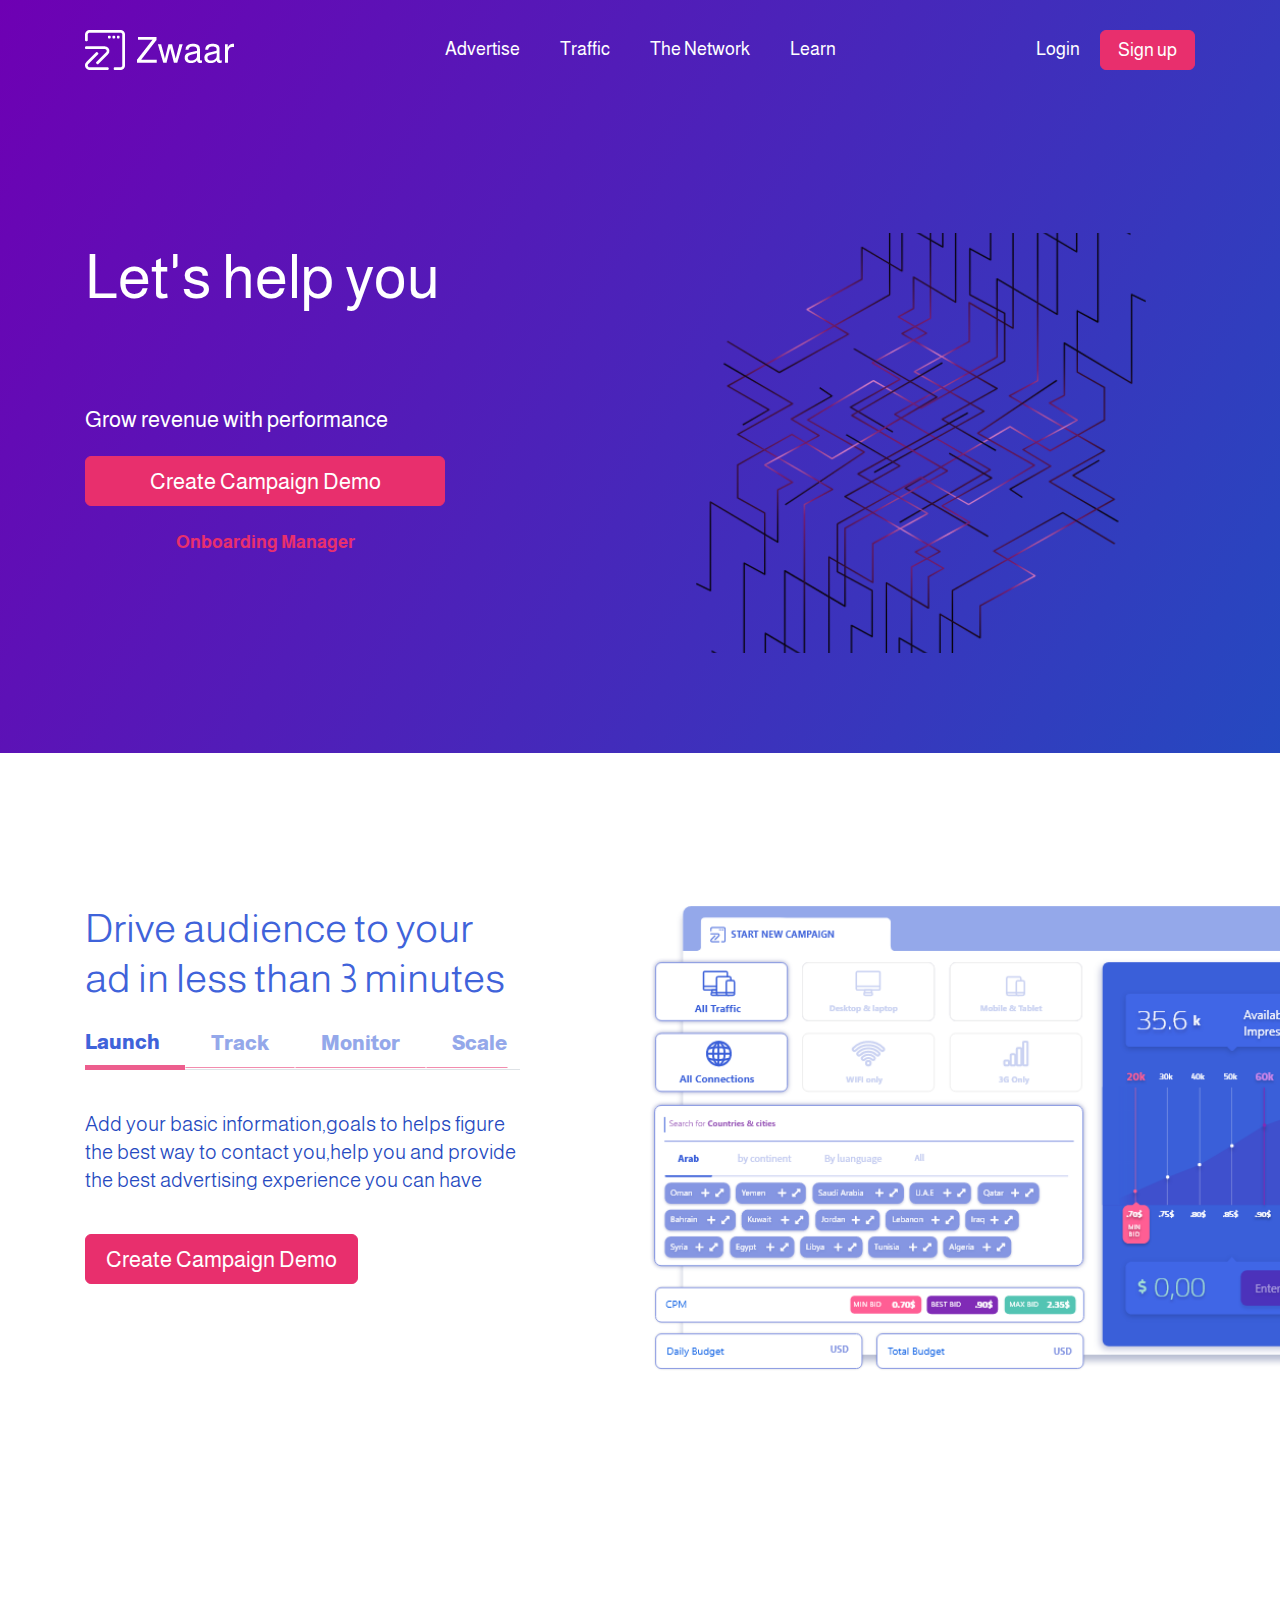
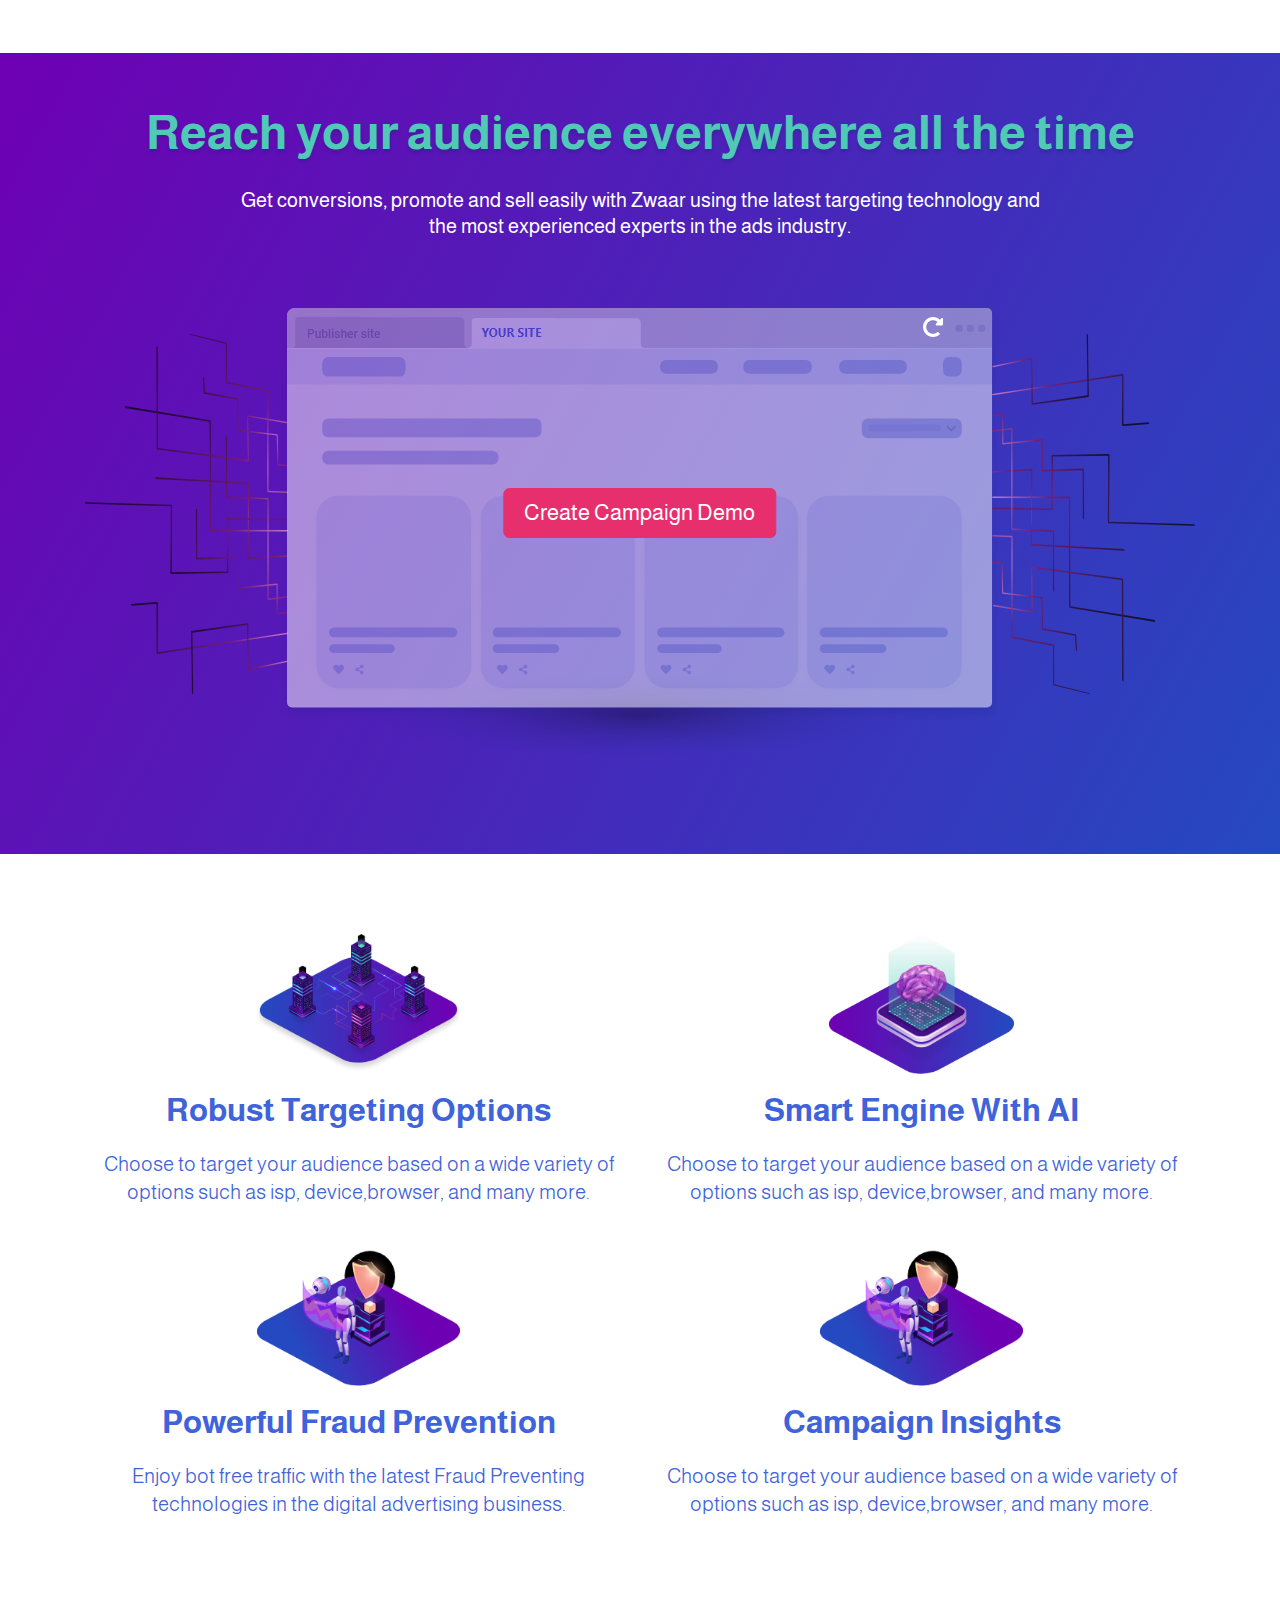
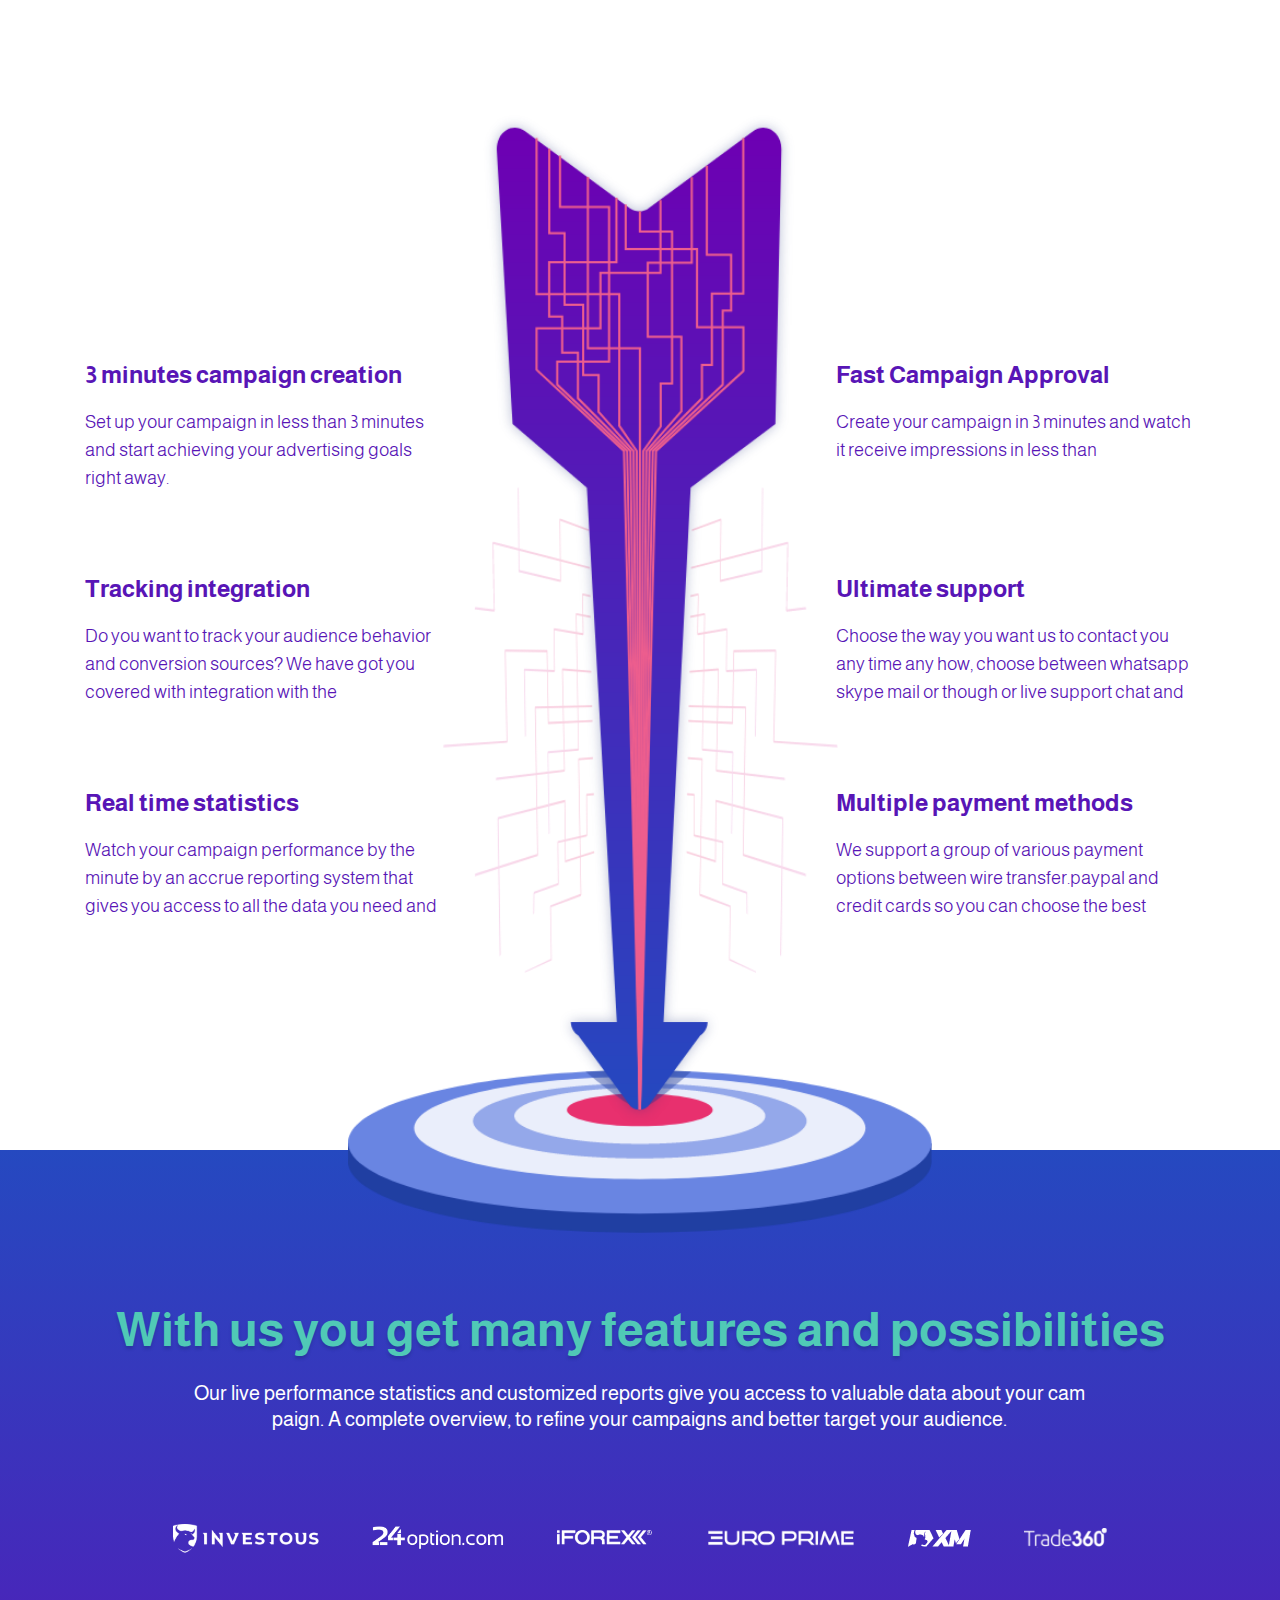
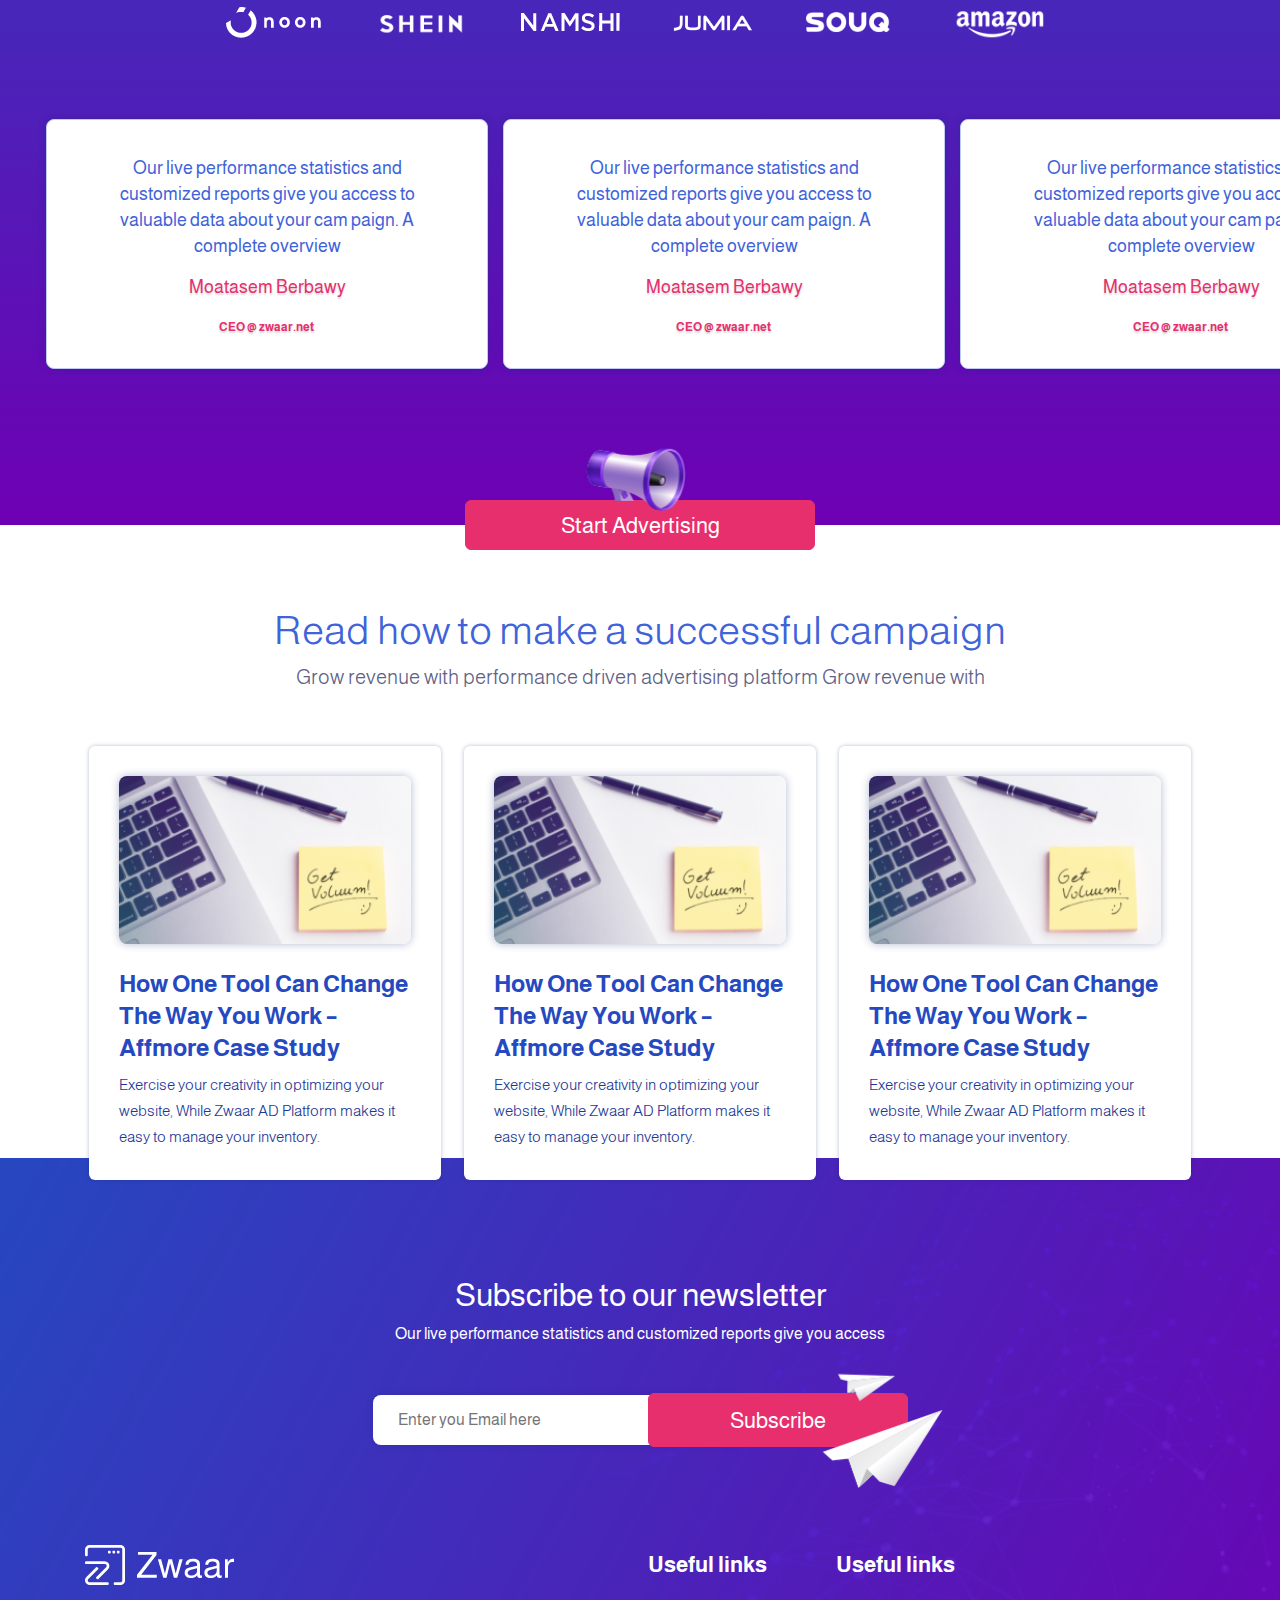
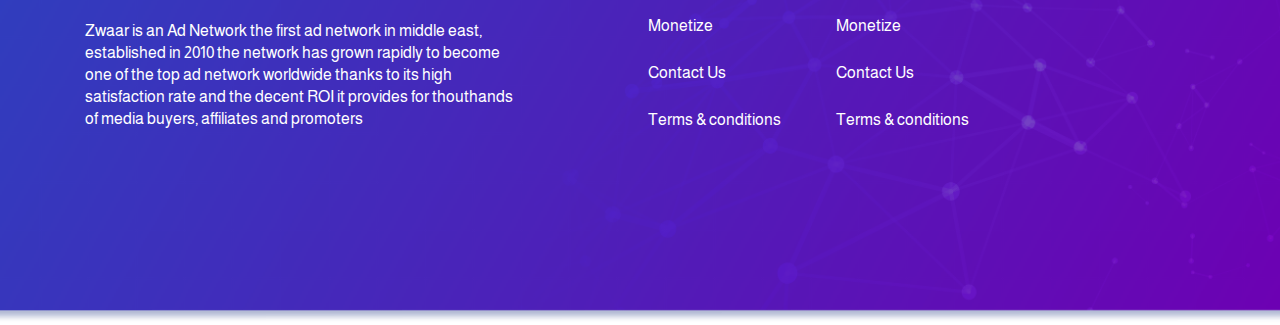
==== commit 4c5ab6c7: "All pages completed, need to do some fixings in all pages and final check for any bug mistakes" ====
--- a/advertise-self-serving.html
+++ b/advertise-self-serving.html
@@ -14,7 +14,7 @@
 
 <body>
 
-  <header class="full-g">
+  <header class="full-g overflow-hidden">
 
 
     <nav class="navbar navbar-expand-lg ">
@@ -33,13 +33,13 @@
         <div class="navbar-collapse collapse mx-auto order-1 dual-collapse2 w-100">
           <ul class="navbar-nav mx-auto">
             <li class="nav-item active">
-              <a class="nav-link" href="#">Advertise</a>
+              <a class="nav-link" href="advertise-self-serving.html">Advertise</a>
             </li>
             <li class="nav-item">
-              <a class="nav-link" href="">Traffic</a>
+              <a class="nav-link" href="advertise-smart-managed.html">Traffic</a>
             </li>
             <li class="nav-item">
-              <a class="nav-link" href="#">The Network</a>
+              <a class="nav-link" href="monetize.html">The Network</a>
             </li>
             <li class="nav-item">
               <a class="nav-link" href="#">Learn</a>
@@ -397,7 +397,7 @@
             <input type="text" name="" value="" placeholder="Enter you Email here">
             <div class="plane-btn">
               <div class="">
-                <button class="red-btn" type="submit" name="button">Subscribe</button>
+                <button class="red-btn" type="button" name="button">Subscribe</button>
                 <img class="plane-b" src="assets/images/plane-b.png" alt="">
                 <img class="plane-s" src="assets/images/plane-s.png" alt="">
 
--- a/assets/css/style.css
+++ b/assets/css/style.css
@@ -1,6 +1,8 @@
 @import url('https://fonts.googleapis.com/css2?family=Almarai:wght@300;400;700;800&display=swap');
 @import url('https://fonts.googleapis.com/css2?family=Cairo:wght@200;300;400;600;700;900&display=swap');
-
+html {
+  scroll-behavior: smooth;
+}
 *{
   box-sizing: border-box;
   padding: 0;
@@ -11,6 +13,8 @@
   font-family: 'Almarai', sans-serif;
   overflow-x: hidden;
 }
+select,
+input,
 a,
 input,
 button{
@@ -82,6 +86,7 @@
 .pb-100{
   padding-bottom: 100px;
 }
+
 .pb-150{
   padding-bottom: 150px;
 }
@@ -89,6 +94,9 @@
   padding-bottom: 200px;
 }
 
+.mt-100{
+  margin-top: 100px;
+}
 .mt-200{
   margin-top: 200px;
 }
@@ -97,6 +105,9 @@
 }
 .mb-150{
   margin-bottom: 150px;
+}
+.mb-100{
+  margin-bottom: 100px;
 }
 .h-20-bl-700{
   font-size: 20px;
@@ -110,12 +121,16 @@
   font-weight: 100;
   line-height: 24px;
 }
+.h-20-bl,
 .h-20-w{
   font-size: 20px;
   line-height: 28px;
   font-weight: 100;
   color: #fff;
 }
+.h-20-bl{
+  color: #2549C0;
+}
 .h-22-w{
   font-size: 22px;
   font-weight: normal;
@@ -126,6 +141,21 @@
   line-height: 50px;
   font-weight: 100;
   color: #3F63DA;
+}
+.h-48-bl-700{
+  font-size: 48px;
+  line-height: 64px;
+  color: #2549C0;
+  font-weight: 700;
+}
+.h-32-bl-gr-sp{
+  font-size: 32px;
+   color: #3F63DA;
+   font-weight: 100;
+   line-height:43px;
+}
+.h-32-bl-gr-sp span{
+  color: #36AF9D;
 }
 .red-a{
   font-size: 18px;
@@ -165,6 +195,7 @@
 .full-g-tb{
   position: relative;
 }
+.full-g-bt::after,
 .full-g-tb::after{
   content: "";
   /* background-image: linear-gradient(to left top, #2648BF,#6E00B3); */
@@ -177,7 +208,69 @@
   height: 100%;
   z-index: -1;
 }
-
+.full-g-bt::after{
+  background: transparent linear-gradient(180deg, #6E00B3 0%, #2549C0 100%) 0% 0% no-repeat padding-box;
+
+}
+.contact-background{
+  position: relative;
+}
+.contact-background:after{
+  content: "";
+  background: transparent linear-gradient(180deg, #6E00B3 0%, #2549C0 100%) 0% 0% no-repeat padding-box;
+position: absolute;
+  left: 50%;
+top: 0;
+transform: translateX(-50%);
+height: 90%;
+width: 150%;
+  z-index: -1;
+      border-radius: 0 0 60% 60%;
+}
+/* .wavy-bg{
+  position: relative;
+} */
+/* .wavy-bg .bottom-curve::before{
+  content: "";
+  display: block;
+  position: absolute;
+  border-radius:  60% 100%;
+  width: 60%;
+  height: 270px;
+  background-color: white;
+  left: 0;
+  bottom: 0;
+  transform: translate(-10%,50%);
+} */
+/* .wavy-bg{
+  position: relative;
+  overflow: visible !important;
+}
+.wavy-bg .bottom-curve::before {
+  content: "";
+  display: block;
+  position: absolute;
+  border-radius: 100% 50% 0 0;
+  width: 55%;
+  height: 135px;
+  background-color: white;
+  right: -5px;
+  bottom:  0;
+  transform: translateY(50%);
+}
+.wavy-bg .bottom-curve::after {
+  content: "";
+  display: block;
+  position: absolute;
+  border-radius: 0 0 100% 50%;
+  width: 50%;
+  height: 135px;
+  background: transparent linear-gradient(180deg, #313DBE 0%, #2549C0 100%) 0% 0% no-repeat padding-box;
+
+  left: 0;
+  bottom: 0;
+  transform: translateY(40%);
+} */
 header{
   overflow-x: hidden;
   /* background-image: linear-gradient(0deg,  white 0%,  white 50%,  grey 50%); */
@@ -189,6 +282,7 @@
 nav{
   color: #fff !important;
       padding-top: 25px !important;
+      z-index: 100;
 }
 nav .nav-item{
   padding: 5px 9px;
@@ -215,7 +309,9 @@
   /* padding: 5px 10px; */
   min-width: 0;
 }
-
+nav .navbar-toggler i{
+  color: white;
+}
 .video iframe{
   width: 100%;
 }
@@ -734,6 +830,11 @@
 
       margin: 0;
 }
+.newsletter-form .red-btn:hover,
+.newsletter-form .red-btn:focus{
+  background: #E82F6D ;
+  color: #fff
+}
 .newsletter-form .red-btn.clicked{
   background: #50C9B6;
   color: #fff;
@@ -744,15 +845,16 @@
 right: 0;
 bottom: 0;
 transform: translate(29%,52%);
+
 }
 .newsletter-form .plane-b.plane-b-animate{
-  animation: plane-b-animate 1s forwards;
+  animation: plane-b-animate 2s forwards;
 }
 @keyframes plane-b-animate {
-  from{
+  100%,0%{
     transform: translate(29%,52%);
   }
-  to{
+  50%{
     transform: translate(1000%,-500%);
   }
 }
@@ -761,15 +863,16 @@
   right: 0;
   top: 0;
   transform: translate(-20%,-70%);
+
 }
 .newsletter-form .plane-s.plane-s-animate{
-animation: plane-s-animate 1s forwards;
+animation: plane-s-animate 2s forwards;
 }
 @keyframes plane-s-animate {
-  from{
+  100%,0%{
     transform: translate(-20%,-70%);
   }
-  to{
+  50%{
     transform: translate(-20%,-1570%);
   }
 }
@@ -921,14 +1024,14 @@
 .drive-audience-tab{
   max-width: 435px;
 }
-.nav-tabs{
+.drive-audience-tab .drive-audience-tab .nav-tabs{
 border: 0;
 }
 
-.nav-tabs .nav-item{
+.drive-audience-tab .nav-tabs .nav-item{
 border: 0 !important;
 }
-.nav-tabs .nav-item .nav-link{
+.drive-audience-tab .nav-tabs .nav-item .nav-link{
   color: #94A8EA;
   text-transform: capitalize;
   font-size: 20px;
@@ -938,13 +1041,13 @@
   border-bottom: 1px solid #F28CAE;
   padding: 10px 25px;
 }
-.nav-tabs .nav-item:nth-of-type(1) .nav-link{
+.drive-audience-tab .nav-tabs .nav-item:nth-of-type(1) .nav-link{
   padding-left: 0;
 }
-.nav-tabs .nav-item:nth-last-of-type(1) .nav-link{
+.drive-audience-tab .nav-tabs .nav-item:nth-last-of-type(1) .nav-link{
   padding-right: 0;
 }
-.nav-tabs .nav-item .nav-link.active{
+.drive-audience-tab .nav-tabs .nav-item .nav-link.active{
 border: 0;
 padding-bottom: 9px;
 border-bottom: 5px solid #ED5E8E;
@@ -1197,6 +1300,18 @@
   background-size:100% 100%;
   background-repeat: no-repeat;
 }
+header.advertise-smart-managed-2{
+  position: relative;
+}
+header.advertise-smart-managed-2 .bottom-curve:after{
+  content: "";
+  position: absolute;
+  width: 100%;
+  height: 100%;
+  float: right;
+  background: red;
+  clip-path: polygon(100% 0, 100% 57%, 54% 100%, 0 100%, 0 0);
+}
 .convert.goals .img-side{
   background-image: url('../images/banner-goals.png');
   background-position: right;
@@ -1292,3 +1407,1110 @@
   position: absolute;
   bottom: 0;
 }
+
+
+
+
+
+
+
+
+
+/* monetize page */
+
+.money-header{
+  background-image: url(../images/background-money.png);
+background-position: bottom;
+background-size: 100% 100%;
+background-repeat: no-repeat;
+}
+.convert.money .img-side{
+  background-image: url(../images/banner-money.png);
+  background-size: contain;
+  background-position: 75% center;
+}
+
+
+.submit-url{
+background-image: url('../images/background-submit-url.png');
+background-position: bottom;
+background-size: 100% 70% ;
+background-repeat: no-repeat;
+padding-bottom: 250px;
+}
+.submit-url h1{
+  color: #2549C0;
+  font-size: 56px;
+  line-height: 74px;
+  font-weight: 100;
+}
+.submit-url h1 span{
+  font-weight: 300;
+  text-transform: uppercase;
+}
+.submit-url p{
+color: #615F86;
+font-size: 20px;
+line-height: 26px;
+font-weight: 100;
+
+}
+.submit-url-form{
+  background: #FFFFFF 0% 0% no-repeat padding-box;
+  box-shadow: 0px 3px 6px #00000029;
+  border-radius: 8px;
+  overflow: hidden;
+  padding: 0 20px 20px 20px;
+}
+.submit-url-form form{
+
+}
+.submit-url-form form div{
+background: transparent linear-gradient(95deg, #6E00B3 0%, #2549C0 100%) 0% 0% no-repeat padding-box;
+height: 90px;
+padding: 20px;
+position: relative;
+margin-left: -20px;
+margin-right: -20px;
+}
+.submit-url-form form div input{
+  background: #F1F3F4 0% 0% no-repeat padding-box;
+  border-radius: 12px;
+  height: 100%;
+  width: 100%;
+  position: relative;
+  /* padding-left: 105px; */
+  display: block;
+    padding: 0 20px 0 115px;
+
+    color: #6E00B3;
+    font-size: 24px;
+    font-weight: 500;
+}
+.submit-url-form form div input::placeholder{
+  color: #6E00B3;
+  font-size: 24px;
+  font-weight: 500;
+  opacity: 0.5;
+}
+.submit-url-form form div::before{
+  content: "\f57c";
+  display: block;
+  position: absolute;
+  top: 50%;
+  transform: translateY(-50%);
+  left: 35px;
+  /* background: red; */
+  /* width: 75px; */
+  height: 50px;
+  z-index: 1;
+  font-size: 24px;
+  line-height: 50px;
+  color: #6E00B3;
+  font-weight: 700;
+  font-family: "Font Awesome 5 Free";
+
+}
+.submit-url-form form div::after{
+  content: "www.";
+  display: block;
+  position: absolute;
+  top: 50%;
+  transform: translateY(-50%);
+  left: 65px;
+  /* background: red; */
+  width: 75px;
+  height: 50px;
+  z-index: 1;
+  font-size: 24px;
+  line-height: 50px;
+  color: #6E00B3;
+  font-weight: 700;
+
+}
+.submit-url-form form img{
+margin-bottom: 65px;
+margin-top: 100px;
+}
+.submit-url-form form label{
+color: #3A5FD9;
+font-size: 18px;
+line-height: 26px;
+font-weight: 100;
+position: relative;
+cursor: pointer;
+display: block;
+width: fit-content;
+margin: auto;
+padding-left: 25px;
+}
+.submit-url-form form label input{
+  display: none;
+  /* position: relative; */
+}
+.submit-url-form form label span::before{
+  content: "";
+  display: block;
+  background: #FFFFFF 0% 0% no-repeat padding-box;
+box-shadow: 0px 0px 2px #2E38884C;
+border: 1px solid #3A5FD9;
+border-radius: 4px;
+width: 18px;
+height: 18px;
+position: absolute;
+left: 0;
+top: 3px;
+/* transform: translateY(-50%); */
+}
+.submit-url-form form label span::after{
+  content: "";
+  display: block;
+  width: 12px;
+height: 12px;
+background: #3A5FD9 0% 0% no-repeat padding-box;
+box-shadow: 0px 0px 2px #2E38884C;
+border-radius: 2px;
+position: absolute;
+left: 3px;
+top: 6px;
+/* transform: translateY(-50%); */
+opacity: 0;
+}
+.submit-url-form form label input:checked+span::after{
+  opacity: 1;
+}
+.submit-url-form form label p{
+color: #3A5FD9;
+font-size: 18px;
+line-height: 26px;
+font-weight: 500;
+}
+.submit-url-form form label p a{
+  color: #3A5FD9;
+  text-decoration: underline;
+}
+.submit-url-form form button{
+  background: #FFC4D7 0% 0% no-repeat padding-box;
+  box-shadow: 0px 2px 2px #00000029;
+  border-color: #FFC4D7;
+  min-width: 400px;
+}
+
+
+
+
+
+
+
+
+
+
+
+
+/* popunder animaiton */
+.pop-under{
+border-radius: 8px;
+overflow: hidden;
+margin-bottom: 45px;
+
+
+}
+.pop-under>.container>div{
+  max-width: 705px;
+  display: block;
+  margin: auto;
+  position: relative;
+}
+.pop-under .tab-header{
+  height: 40px;
+  background: #D3D2DF 0% 0% no-repeat padding-box;
+  border-radius: 8px 8px 0px 0px;
+  padding: 9px 9px 0 9px;
+}
+.tab-header .tab{
+  display: inline-block;
+height: calc(100% - 8px);
+background: #B5B4CA 0% 0% no-repeat padding-box;
+width: 177px;
+border-radius: 4px 4px 0px 0px;
+position: relative;
+padding: 0 13px;
+margin-right: 7px;
+  /* margin: 9px 9px 0 9px; */
+}
+.tab-header .tab::after,
+.tab-header .tab::before{
+  content: "";
+  width: 5px;
+  height: 5px;
+  background: #B5B4CA;
+  position: absolute;
+  bottom: 0;
+}
+.tab-header .tab span::after,
+.tab-header .tab span::before{
+  content: "";
+  width: 9px;
+  height: 9px;
+  background: #D3D2DF;
+  position: absolute;
+  border-radius: 50%;
+  bottom: 0;
+  z-index: 1;
+}
+.tab-header .tab span::after,
+.tab-header .tab::after{
+  right: 0;
+  transform: translateX(100%);
+}
+.tab-header .tab span::before,
+.tab-header .tab::before{
+  left: 0;
+  transform: translateX(-100%);
+}
+.tab-header .tab h1{
+  letter-spacing: 0px;
+color: #15296B;
+font-size: 12px;
+line-height: 31px;
+}
+.tab-header .tab.tab2{
+  display: none;
+  background: white;
+}
+.tab-header .tab.tab2::before,
+.tab-header .tab.tab2::after{
+  background: white;
+}
+.tab-header  .dots{
+  float: right;
+  text-align: right;
+}
+.tab-header .dots span{
+  /* display: block; */
+  width: 7px;
+height: 7px;
+background: #B5B4CA 0% 0% no-repeat padding-box;
+display: inline-block;
+border-radius: 25%;
+}
+.pop-under .content{
+background: white;
+height: 410px;
+overflow-y: auto;
+border-radius: 0 0 8px 8px;
+}
+.pop-under .content::-webkit-scrollbar{
+  display: none;
+}
+.pop-under .content .content-header{
+height: 36px;
+width: 100%;
+background: #2549C010 0% 0% no-repeat padding-box;
+/* box-shadow: 0px 3px 6px #00000029; */
+/* opacity: 0.1; */
+padding: 0 35px;
+
+}
+.content .item{
+  background: #2549C030 0% 0% no-repeat padding-box;
+  /* background: red; */
+  opacity: 1;
+border-radius: 6px;
+width: 83px;
+height: 20px;
+display: inline-block;
+margin: 9px 0;
+}
+.content .item.s{
+  height: 14px;
+  margin: 12px
+}
+.content .item.t{
+  width: 19px;
+height: 20px;
+}
+.content .item.m{
+  height: 10px;
+}
+
+.pop-under .content .body>div{
+  padding: 35px;
+}
+.pop-under .content .s-item{
+  width: 100%;
+  padding: 125px 14px 14px 14px;
+  background: #2549C010 0% 0% no-repeat padding-box;
+/* box-shadow: 0px 3px 6px #00000029; */
+border-radius: 22px;
+margin-top: 45px;
+}
+.pop-under .content .s-item i{
+  display: inline-block;
+  color: #2549C030;
+  font-size: 14px;
+  margin-right: 11px;
+}
+
+
+
+
+/* page 2 of popup under */
+.pop-under .content.page2{
+  display: none;
+}
+.pop-under.open-tab2 .content.page2{
+  display: block;
+}
+.pop-under .content .menu-side{
+  background: #2549C010 0% 0% no-repeat padding-box;
+  max-width: 130px;
+
+}
+.pop-under .content .menu-side>div{
+  padding: 25px 10px;
+}
+.pop-under .content.page2 .item{
+  display: block;
+    margin: 14px 0;
+}
+.pop-under .content.page2 .item:nth-of-type(1){
+  margin-bottom: 40px;
+  margin-top: 0;
+}
+.pop-under .content.page2 .item:nth-of-type(2){
+  width: 70%;
+}
+.pop-under .content.page2 .item:nth-of-type(3){
+  width: 80%;
+}
+.pop-under .content.page2 .item:nth-of-type(4){
+  width: 75%;
+}
+.pop-under .content.page2 .item:nth-of-type(5){
+  width: 80%;
+}
+.pop-under .content.page2 .item:nth-of-type(6){
+  width: 65%;
+}
+.pop-under .content.page2 .item:nth-of-type(7){
+  width: 80%;
+}
+.pop-under .content.page2 .item:nth-of-type(8){
+  width: 75%;
+}
+.pop-under .content.page2 .s-item{
+  width: 209px;
+height: 193px;
+position: relative;
+}
+.pop-under .content.page2 .s-item.s{
+  width: 45px;
+height: 42px;
+padding: 0;
+border-radius: 12px;
+display: inline-block;
+margin-top: 10px;
+margin-bottom: 10px;
+}
+.pop-under .content.page2 .s-item i{
+  position: absolute;
+  left: 50%;
+  top: 50%;
+  transform: translate(-50%,-50%);
+  font-size: 55px;
+
+}
+
+
+
+
+
+.pop-under .content .other-side>div{
+  padding: 25px 50px;
+}
+.pop-under .content .other-side>div .row>div>div{
+  width: 209px;
+}
+.content .item.n{
+  height: 7px;
+  margin:0;
+  margin-bottom: 10px;
+}
+.content .item.o{
+  width: 19px !important;
+height: 19px;
+border-radius: 6px;
+display: inline-block !important;
+margin: 0 15px 0 0 !important;
+}
+.content .item.cart{
+  width: 154px;
+  height: 36px;
+  padding: 0;
+  display: flex !important;
+}
+.content .item.cart>div{
+  width: 96px;
+  height: 12px;
+  background: #2549C030 0% 0% no-repeat padding-box;
+border-radius: 2px;
+display: inline-block;
+margin: 12px;
+}
+.content .item.cart i{
+  display: inline-block;
+  font-size:18px;
+  color: #2549C030;
+  line-height: 36px;
+}
+.pop-under.open-tab2{
+
+}
+.pop-under.open-tab2 .tab1{
+  /* display: none; */
+}
+.pop-under.open-tab2 .tab2{
+  display: inline-block;
+  animation: openTab2 0.2s;
+}
+@keyframes openTab2 {
+  from{
+    transform: scale(0.1);
+    transform-origin: left bottom;
+  }
+  to{
+    transform: scale(1);
+    transform-origin: left bottom;
+  }
+}
+.pop-under.open-tab2 .page1{
+  display: none;
+}
+.pop-under.open-tab2 .page2{
+  display: block;
+}
+
+
+
+.pop-under>div{
+  position: relative;
+}
+.content.page1{
+  /* position: relative; */
+}
+.cursor{
+  position: absolute !important;
+  left: 42%;
+  top: 60%;
+  z-index: 2;
+  display: block;
+}
+.cursor.hide{
+  display: none !important;
+}
+.cursor.move{
+  left: 56%;
+  animation: move 0.5s 1;
+}
+@keyframes move {
+  from{
+    left: 42%;
+  }
+  to{
+    left: 56%;
+  }
+}
+.cursor.hide{
+  display: none;
+}
+.pop-under>.container{
+  position: relative;
+}
+.cursor.click::before{
+  content: "";
+  background-image: url('../images/icons/click.png');
+  width: 13px;
+  height: 7px;
+  background-position: center;
+  background-size: cover;
+  background-repeat: no-repeat;
+  position: absolute;
+  display: block;
+  left: 38%;
+  top: 0;
+  transform: translate(-50%, -120%);
+}
+.clicked{
+    animation: clicked 0.5s 1;
+}
+@keyframes clicked {
+from{
+  transform: translate(0,0);
+}
+  to{
+    transform: translate(2%,2%);
+  }
+}
+.pop-under.open-btn{
+  position: relative;
+}
+.pop-under.open-btn #scrolling-div:after{
+  content: "";
+  position: absolute;
+  left: 0;
+  top: 0;
+  width: 100%;
+  height: 100%;
+  /* background: red; */
+
+  z-index: 11;
+animation: bgChng 0.4s forwards;
+}
+@keyframes bgChng {
+  from{
+    background: transparent;
+  }
+  to{
+    background: #2648BF70;
+  }
+}
+.pop-under #demo-btn{
+  display: none;
+}
+.pop-under.open-btn #demo-btn{
+  display: block;
+  position: absolute;
+  left: 50%;
+  top: 50%;
+  transform: translate(-50%,-50%);
+  z-index: 12;
+}
+
+
+.pop-under #reload-btn{
+  display: none;
+}
+.pop-under.open-btn #reload-btn{
+  display: block;
+color: white;
+position: absolute;
+top: 10px;
+    right: 50px;
+z-index: 12;
+}
+
+
+
+
+
+
+
+
+
+
+
+
+
+
+
+
+
+
+
+/* traffic page */
+.traffic-banner{
+
+  padding-top: 65px;
+  padding-bottom: 65px;
+}
+.traffic-banner h1{
+  color: #50C9B6;
+text-shadow: 0px 3px 3px #15296B4D;
+font-size: 56px;
+line-height: 74px;
+font-weight: 300;
+}
+.traffic-banner form select,
+.traffic-banner form label,
+.traffic-banner p{
+color: #FFFFFF;
+font-size: 18px;
+line-height: 26px;
+font-weight: 300;
+}
+
+
+.title-box{
+  border: 1px solid #50C9B6;
+  border-radius: 32px;
+  width: 720px;
+height: 183px;
+margin-top: 65px;
+margin-bottom: 65px;
+/* border-top: 0; */
+
+/* background: linear-gradient(to right, #50C9B6 30%,#50C9B6 calc(50% - 128px), transparent calc(50% - 128px), transparent calc(50% + 128px), #50C9B6 calc(50% + 128px), #50C9B6 70%) no-repeat;
+  background-size: 100% 1px;
+  background-position: top center; */
+}
+/* .title-box::before{
+  content: "";
+  height: 100%;
+  width: 100%;
+  background-image: #50C9B6;
+
+} */
+.title-box .title{
+  color: #FFFFFF;
+  text-shadow: 0px 2px 2px #00000029;
+  font-size: 18px;
+  line-height: 26px;
+  font-weight: 100;
+  border: 1px solid #50C9B6;
+border-radius: 8px;
+padding: 13px 17px;
+
+}
+.title-box .text{
+
+  font-family: 'Cairo', sans-serif;
+  font-size: 96px;
+  font-weight: 500;
+  /* line-height: 180px; */
+  color: #fff;
+}
+.traffic-banner form{
+
+}
+.traffic-banner form label{
+font-weight: 700;
+}
+.traffic-banner form select{
+font-weight: 700;
+color: #4F20B9;
+
+background: #FFFFFF 0% 0% no-repeat padding-box;
+box-shadow: 0px 0px 8px #15296B4C;
+border: 1px solid #BFCBF3;
+border-radius: 6px;
+height: 48px;
+padding: 0 7px;
+cursor: pointer;
+}
+.traffic-banner form .select{
+  position: relative;
+}
+.traffic-banner form .select::after{
+
+
+  content: "\f0dd";
+  display: block;
+  position: absolute;
+  top: 40%;
+  transform: translateY(-50%);
+  right: 15px;
+
+  z-index: 1;
+  font-size: 24px;
+  line-height: 50px;
+color: #4F20B9;
+  font-weight: 700;
+  font-family: "Font Awesome 5 Free"
+}
+.traffic-banner form select {
+    -webkit-appearance: none;
+    -moz-appearance: none;
+    text-indent: 1px;
+    text-overflow: '';
+}
+
+.verticals-m{
+padding: 80px 0;
+}
+.verticals-m h1{
+color: #3F63DA;
+font-size: 56px;
+line-height: 74px;
+font-weight: 500;
+}
+.verticals-m p{
+color: #3F63DA;
+font-size: 18px;
+line-height: 26px;
+margin: 0;
+font-weight: 300;
+}
+.vertical-item{
+  background: #FFFFFF 0% 0% no-repeat padding-box;
+  box-shadow: 0px 0px 8px #15296B4C;
+  border: 1px solid #BFCBF3;
+  border-radius: 6px;
+  padding: 13px;
+  margin: 8px auto;
+  max-width: 265.5px;
+  height: calc(100% - 16px);
+}
+.vertical-item h2{
+color: #2549C0;
+font-size: 22px;
+line-height: 32px;
+font-weight: 700;
+}
+.vertical-item hr{
+background: #BFCBF3;
+height: 1px;
+width: 100%;
+border: 0;
+
+}
+.vertical-item h3{
+color: #2549C0;
+text-transform: uppercase;
+font-size: 14px;
+line-height: 32px;
+margin: 0;
+font-weight: 700;
+}
+.vertical-item h4{
+color: #2549C0;
+font-size: 20px;
+line-height: 32px;
+font-weight: 700;
+margin: 0;
+}
+
+
+
+
+
+
+
+
+
+
+/* faq */
+.g-banner{
+padding: 125px 0;
+}
+.g-banner h1{
+  letter-spacing: 1.28px;
+  color: #FFFFFF;
+  font-size: 64px;
+  line-height: 90px;
+  font-weight: 500;
+}
+.g-banner p{
+  letter-spacing: 0px;
+  color: #9EE1D7;
+  text-shadow: 0px 2px 2px #00000029;
+  font-size: 18px;
+  line-height: 26px;
+  font-weight: 300;
+}
+
+
+.b-bg{
+  background: #EAEEFB 0% 0% no-repeat padding-box;
+  position: relative;
+}
+.b-bg-title {
+  position: absolute;
+  width: 100%;
+  top: 0;
+  left: 50%;
+  transform: translate(-50%,-50%);
+}
+.faq-tabs .nav-tabs{
+  background: #50C9B6 0% 0% no-repeat padding-box;
+box-shadow: 0px 1px 3px #00000029;
+border-radius: 10px;
+}
+.faq-tabs .nav-tabs .nav-link{
+  color: #FFFFFF;
+text-shadow: 0px 2px 2px #15296B4C;
+font-size: 22px;
+line-height: 30px;
+font-weight: 300;
+border: 0 !important
+}
+.faq-tabs .nav-tabs .nav-link.active{
+  background: transparent;
+  border: 0;
+  font-weight: 700;
+}
+.faq-tabs .nav-tabs .nav-link:hover{
+
+}
+
+.faq .card{
+  background: #FFFFFF 0% 0% no-repeat padding-box;
+box-shadow: 0px 1px 3px #00000029;
+border-radius: 10px;
+border: 0;
+}
+.faq .card{
+  margin-bottom: 15px;
+}
+.faq .card-header {
+  background: transparent;
+  border: 0;
+  padding: 14px 30px;
+}
+.faq .card-header button{
+  letter-spacing: 0px;
+color: #2549C0;
+font-size: 22px;
+line-height: 30px;
+font-weight: 300;
+text-decoration: none !important;
+padding: 0;
+width: 100%;
+text-align: left;
+}
+.faq .card-body{
+  padding-left: 30px;
+  padding-right: 30px;
+  padding-top: 0;
+}
+.faq .card-body p{
+  letter-spacing: 0px;
+color: #3F63DA;
+font-size: 18px;
+line-height: 24px;
+font-weight: 300;
+margin: 0;
+
+}
+.faq .card-body a{
+  letter-spacing: 0px;
+color: #F28CAE;
+font-size: 16px;
+line-height: 21px;
+font-weight: 300;
+margin-top: 18px;
+display: block;
+}
+.faq .tab-pane{
+  padding-top: 63px;
+}
+
+
+
+
+
+
+
+
+
+
+
+
+
+
+
+
+/* contact page */
+.contact-banner{
+  padding-top: 70px;
+  padding-bottom: 322px;
+  background-image: url('../images/banner-contact.png');
+  background-position: bottom center;
+  background-size: contain;
+  background-repeat: no-repeat;
+  /* margin-bottom: 100px; */
+}
+.contact-banner h2{
+  letter-spacing: 0px;
+  color: #FFFFFF;
+  font-size: 48px;
+  line-height: 90px;
+  font-weight: 300;
+}
+.contact-banner h2 span{
+  color: #50C9B6;
+text-transform: uppercase;
+font-weight: 500;
+}
+.contact-banner p{
+  letter-spacing: 0px;
+  color: #FFFFFF;
+  font-size: 18px;
+  line-height: 26px;
+  font-weight: 300;
+  margin-bottom: 50px;
+}
+.contact-banner .contact-item{
+  background: #FFFFFF 0% 0% no-repeat padding-box;
+  box-shadow: 0px 0px 12px #132B7D4D;
+  border-radius: 8px;
+  width: 180px;
+height: 100px;
+padding-top: 20px;
+margin: auto;
+margin-top: 50px;
+}
+.contact-banner h1{
+  letter-spacing: 1.28px;
+  color: #6985E2;
+  font-size: 20px;
+  line-height: 27px;
+  font-weight: 700;
+}
+.contact-banner a{
+  letter-spacing: 0px;
+  color: #36AF9D;
+
+  font-family: 'Cairo', sans-serif;
+  font-size: 20px;
+  line-height: 37px;
+  font-weight: 600;
+}
+
+.lb-bg{
+  background: #EAEEFB;
+}
+
+
+
+
+
+
+
+
+
+
+
+/* privacy policy */
+
+/* privacy page */
+
+
+.p-policy{
+
+}
+.p-policy>div{
+  background: #FFFFFF 0% 0% no-repeat padding-box;
+  box-shadow: 0px 1px 3px #00000029;
+  border-radius: 10px;
+  padding: 50px 20px 30px 20px;
+}
+.p-policy h1{
+  letter-spacing: 0px;
+color: #2549C0;
+font-size: 48px;
+line-height: 64px;
+font-weight: 300;
+margin-bottom: 30px;
+padding-top: 30px;
+}
+.p-policy h2{
+  letter-spacing: 0px;
+color: #2549C0;
+font-size: 32px;
+line-height: 43px;
+font-weight: 300;
+margin-bottom: 30px;
+padding-top: 30px;
+}
+.p-policy p{
+  letter-spacing: 0px;
+  color: #2549C0;
+  font-size: 18px;
+  line-height: 24px;
+  font-weight: 100;
+  margin-bottom: 50px;
+}
+
+
+
+
+
+
+
+
+
+
+
+
+
+
+
+/* terms and condiiotns */
+.t-conditions>div{
+  background: #FFFFFF 0% 0% no-repeat padding-box;
+  box-shadow: 0px 1px 3px #00000029;
+  border-radius: 10px;
+  padding: 20px 20px 20px 20px;
+}
+.t-conditions-tabs .nav-tabs {
+  flex-direction: column;
+  border-bottom: 0;
+  padding-right: 40px;
+}
+.t-conditions-tabs .nav-tabs .nav-link:hover{
+  border: 0;
+  transform: scale(1.01);
+  transform-origin: left;
+}
+.t-conditions-tabs .nav-tabs .nav-link{
+  letter-spacing: 0px;
+color: #2549C0;
+font-size: 18px;
+line-height: 36px;
+font-weight: 500;
+  border: 0;
+}
+.t-conditions-tabs .nav-tabs .nav-link.active{
+  font-weight: 700;
+  background: transparent;
+  border:0;
+}
+.t-conditions-tabs .nav-tabs{
+  position: relative;
+}
+.t-conditions-tabs .nav-tabs:after{
+  width: 1px;
+  height: calc(100% - 50px);
+  content: "";
+  position: absolute;
+  top:25px;
+  right: 20px;
+background: #94A8EA;
+}
+.t-conditions-tabs h1{
+  letter-spacing: 0px;
+color: #2549C0;
+font-size: 48px;
+line-height: 64px;
+font-weight: 500;
+display: flex;
+
+}
+.t-conditions-tabs p{
+  letter-spacing: 0px;
+color: #2549C0;
+font-size: 18px;
+line-height: 24px;
+font-weight: 300;
+display: flex;
+}
+.t-conditions-tabs p span:nth-of-type(1),
+.t-conditions-tabs h1 span:nth-of-type(1){
+  font-size: 36px;
+  font-weight: 700;
+  line-height: 68px;
+  width: 80px !important;
+  display: block;
+}
+.t-conditions-tabs p span:nth-of-type(2),
+.t-conditions-tabs h1 span:nth-of-type(2){
+
+  width:calc(100% - 80px);
+}
+.t-conditions-tabs .tab-content{
+  padding-right: 20px;
+}
+.t-conditions-tabs .tab-pane{
+  padding-top: 30px;
+}
--- a/assets/css/responsive.css
+++ b/assets/css/responsive.css
@@ -10,6 +10,9 @@
   }
   header.advertise-smart-managed{
     background-image: url('../images/background-addvertise-smart-managed-mob.png');
+  }
+  .contact-background:after{
+    width: 200%;
   }
 }
 @media (max-width:991px) {
@@ -71,6 +74,29 @@
   .features-3{
     margin-top: 75px !important;
   }
+  .convert.money .img-side {
+
+    background-position:  center;
+}
+.features-sec-4 .row img{
+  margin-bottom: 50px;
+}
+.submit-url{
+/* background-image: url('../images/background-submit-url.png'); */
+/* background-position: center;
+background-size: cover ; */
+
+
+}
+.title-box .text{
+  font-size: 88px;
+}
+.title-box{
+  width: auto;
+}
+.contact-background:after{
+  width: 250%;
+}
 }
 
 
@@ -107,6 +133,31 @@
   /* .red-btn{
     min-width: 80%;
   } */
+  .title-box .text{
+    font-size: 65px;
+  }
+  .contact-banner .contact-item{
+    width: 305px;
+    height: 64px;
+  }
+  .contact-banner h1{
+    margin-bottom: 0;
+    line-height: 27px;
+  }
+  .contact-banner  a{
+    line-height: 25px;
+    text-align: left;
+    display: block;
+  }
+  .contact-background:after{
+    width: 250%;
+    height: 95%;
+  }
+  .t-conditions-tabs .tab-pane{
+    display: block !important;
+    opacity: 1;
+  }
+
 }
 
 
@@ -120,7 +171,7 @@
   .carousel-item-m{
     width: 350px;
   }
-.nav-tabs .nav-item .nav-link{
+.drive-audience-tab .nav-tabs .nav-item .nav-link{
   padding: 10px 11px;
 }
 .advertise-item{
@@ -145,6 +196,27 @@
 .advertise.help{
   margin-bottom: -200px;
 }
+.submit-url-form form button{
+  min-width: 0;
+}
+.submit-url-form form label p{
+  text-align: left;
+}
+.tab-header .tab{
+  width: 100px;
+}
+.title-box .text{
+  font-size: 42px;
+  line-height: 100px;
+}
+.faq-tabs .nav-tabs .nav-item .nav-link{
+  padding: 10px 8px;
+}
+.t-conditions,
+.p-policy{
+  margin-left: 20px;
+  margin-right: 20px;
+}
 }
 
 
@@ -172,6 +244,27 @@
   nav .red-btn:hover .nav-link{
     color: #E82F6D ;
   }
-
-
-}
+  .pop-under.tapped #scroll-here{
+     background: #2549C025;
+  }
+
+}
+
+
+@media (min-width:768px) and (max-width:991px) {
+  .pop-under.tapped #at-w-991{
+     background: #2549C025;
+  }
+}
+
+@media (min-width:577px) and (max-width:767px) {
+  .pop-under.tapped #at-w-767{
+     background: #2549C025;
+  }
+}
+
+@media (max-width:576px) {
+  .pop-under.tapped #at-w-576{
+     background: #2549C025;
+  }
+}
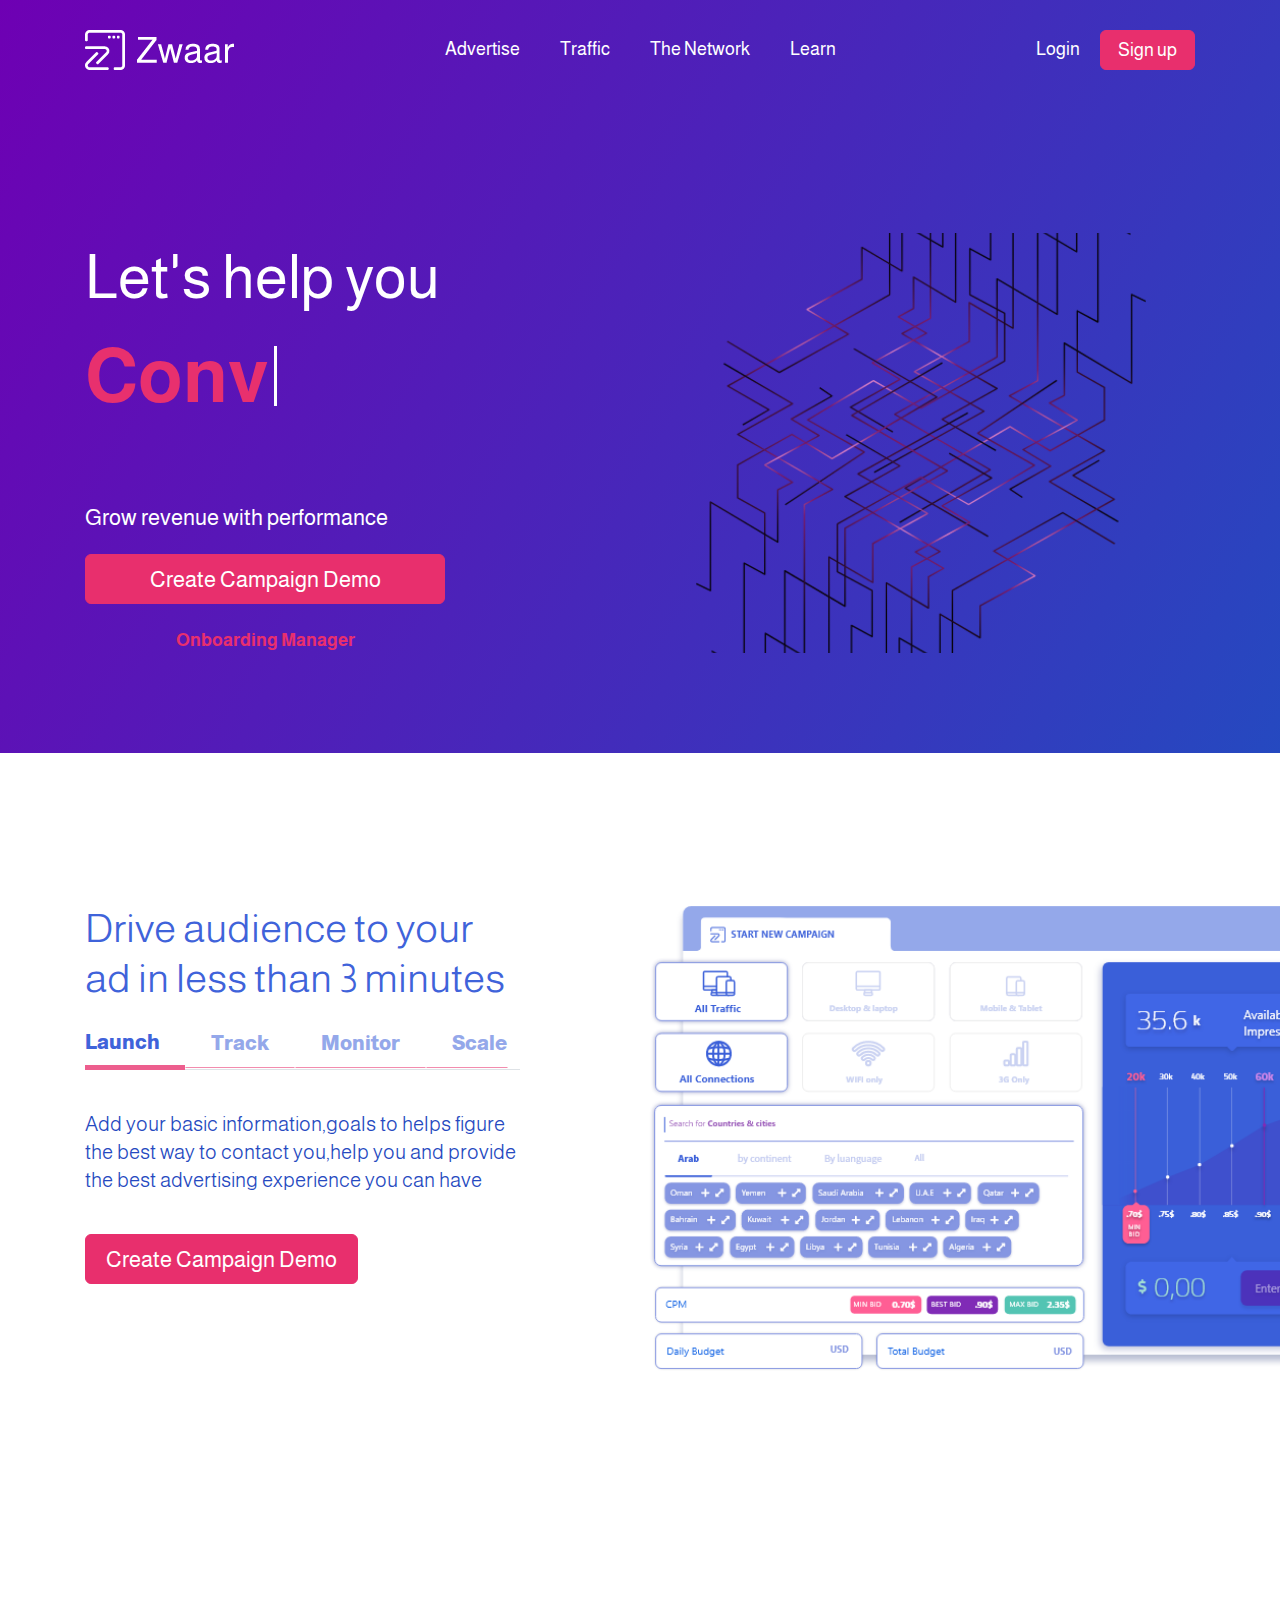
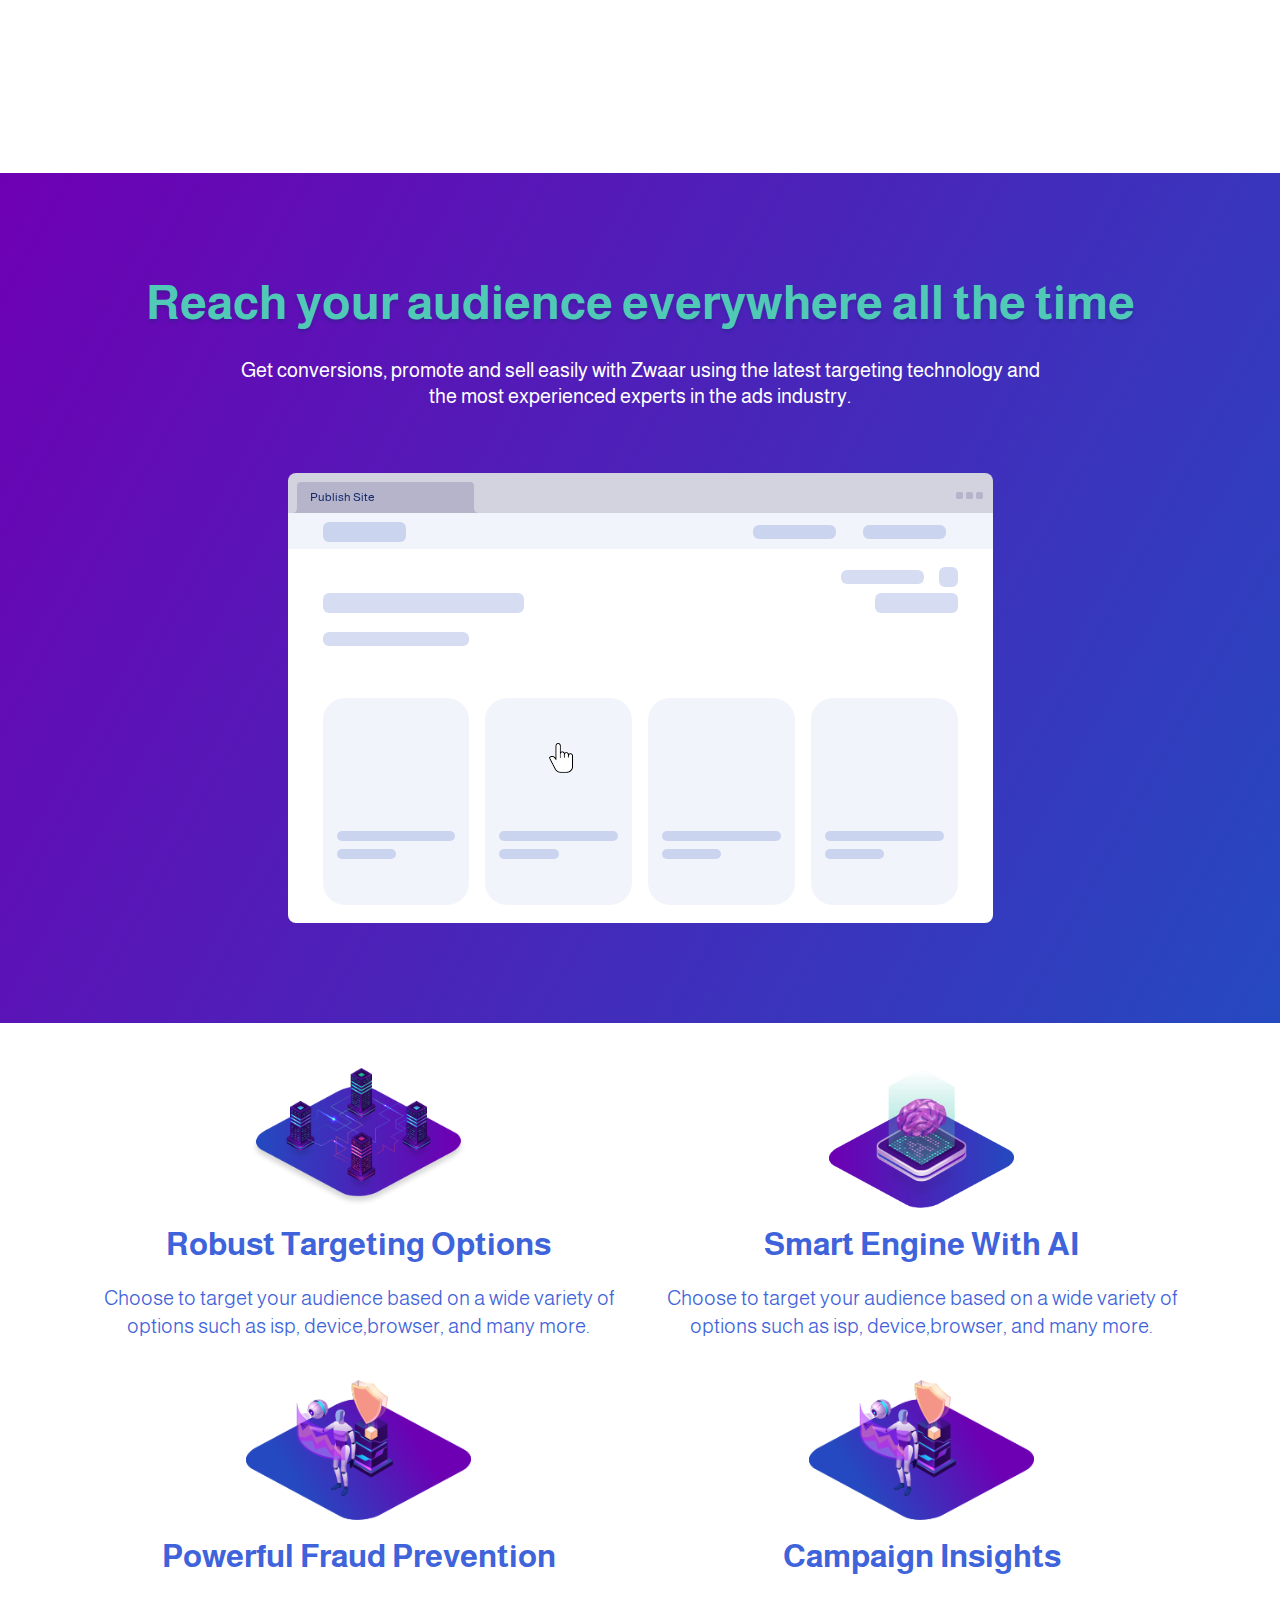
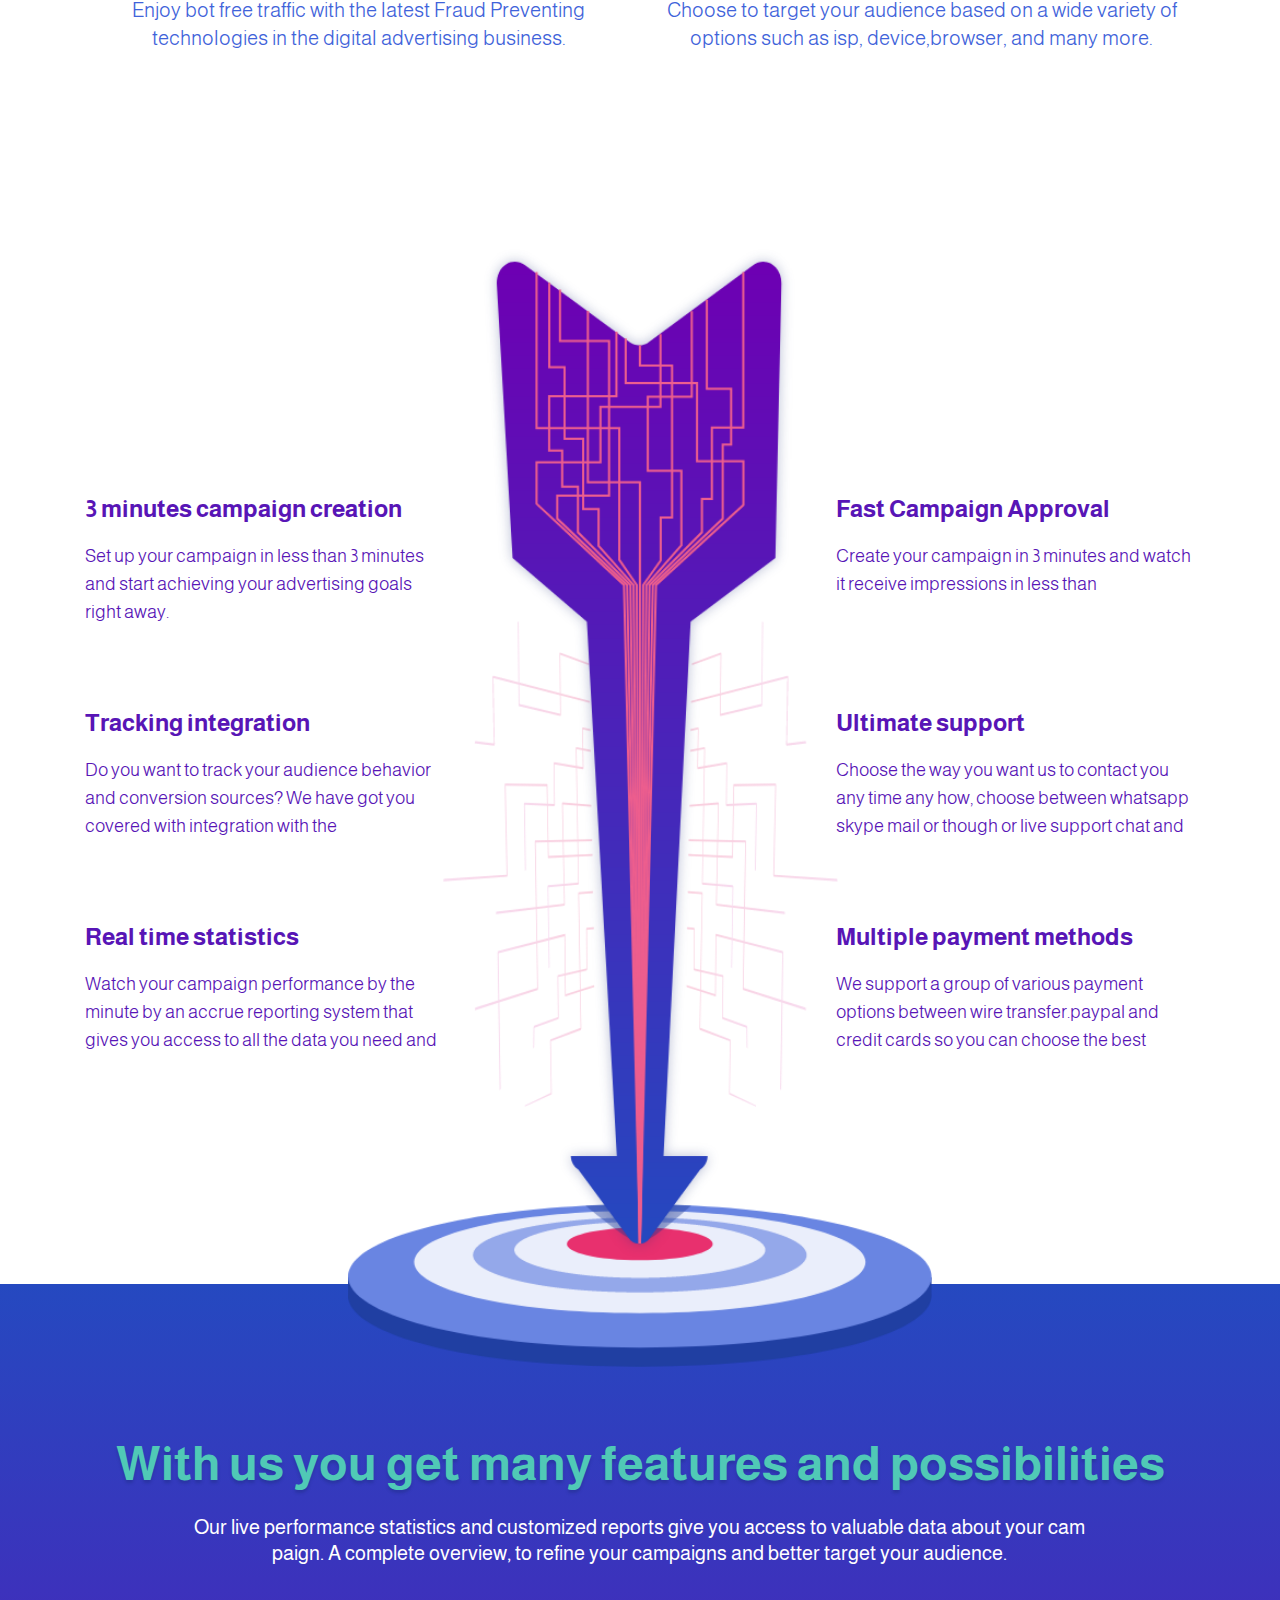
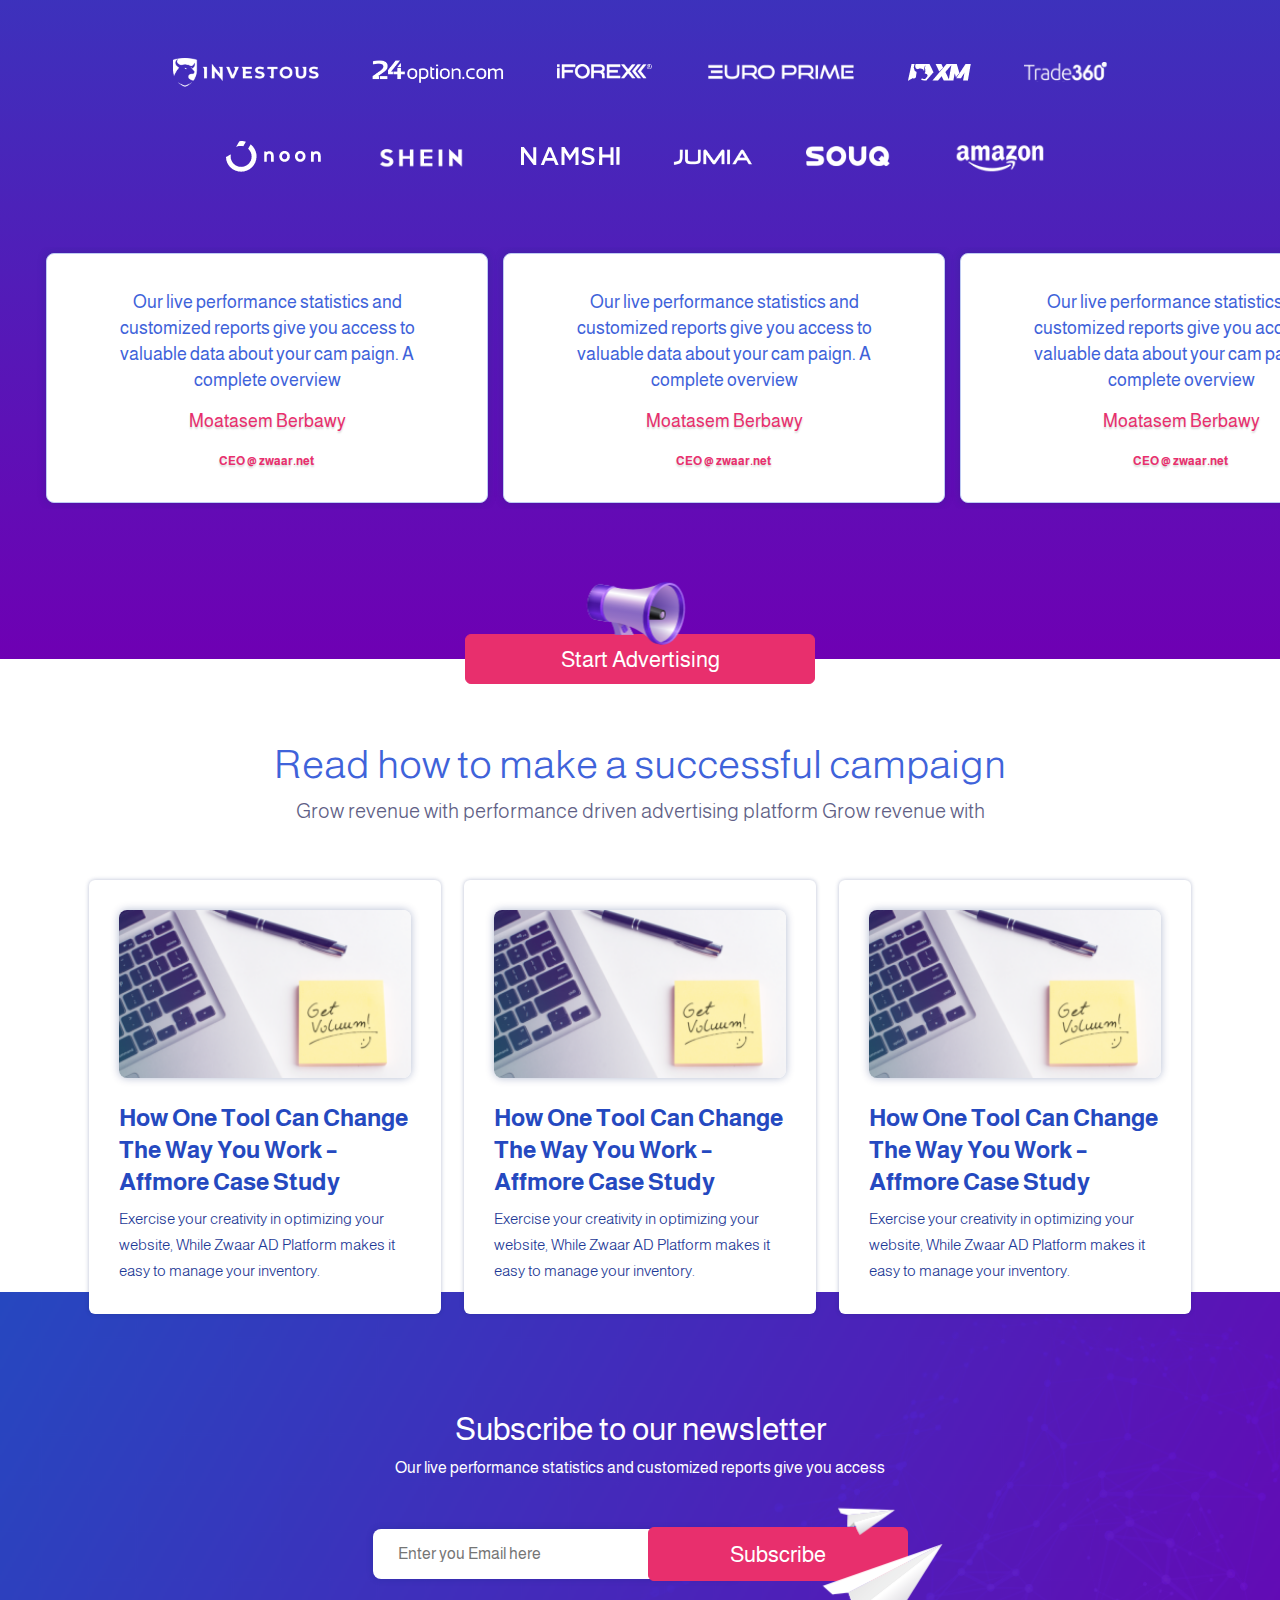
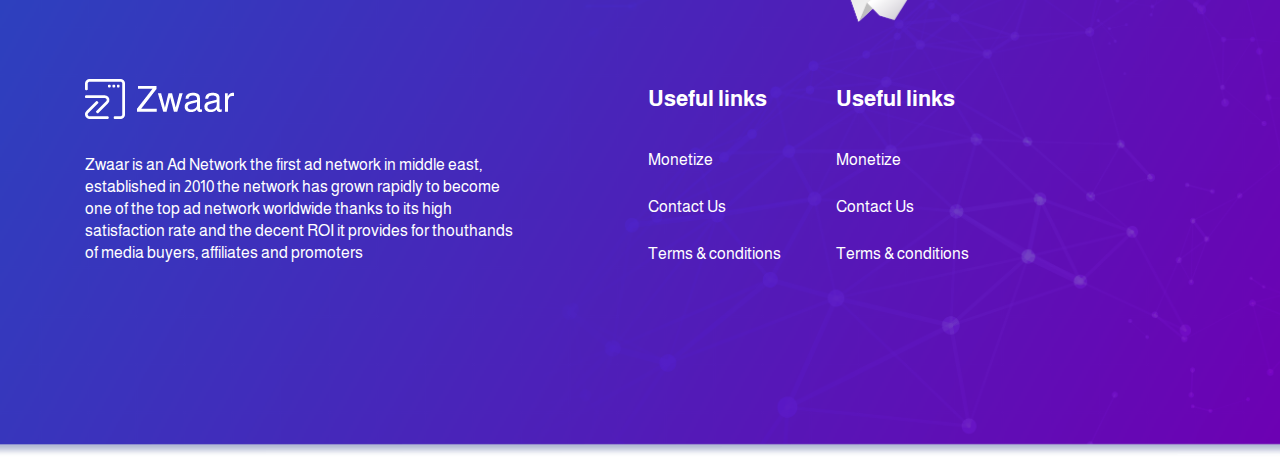
==== commit 75f4d95d: "fixed some issues" ====
--- a/advertise-self-serving.html
+++ b/advertise-self-serving.html
@@ -138,9 +138,13 @@
   </main>
 
 
-  <main class="features full-g pt-50 pb-100">
-    <div class="container">
-      <div class="row text-center">
+
+
+
+  <main class="pop-under full-g mt-200  pt-100 pb-100">
+
+    <div class="container mb-5">
+      <div class="popunder-title-m row text-center">
         <div class="col-12">
           <h1 class="mb-4">Reach your audience everywhere all the time </h1>
         </div>
@@ -148,15 +152,266 @@
           <p>Get conversions, promote and sell easily with Zwaar using the latest targeting technology and the most experienced experts in the ads industry.
           </p>
         </div>
-
-      </div>
-      <div class="img pt-50">
-        <img class="bg1" src="assets/images/background-campaign-demo.png" alt="campaign">
-        <img class="bg2" src="assets/images/background-campaign-demo-2.png" alt="campaign">
+      </div>
+    </div>
+    <div class="container p-container">
+
+
+
+
+      <div class="" id="scrolling-div">
+
+
+      <div class="tab-header">
+        <div class="row">
+          <div class="col-10">
+            <div class="tab tab1">
+              <span></span>
+              <h1>Publish Site</h1>
+            </div>
+            <div class="tab tab2">
+              <span></span>
+              <h1>YOUR SITE</h1>
+            </div>
+          </div>
+          <div class="col-2">
+            <div class="dots">
+              <span></span>
+              <span></span>
+              <span></span>
+            </div>
+          </div>
+        </div>
+
+
+
+      </div>
+      <div class="content page1" >
+
+        <div class="content-header">
+          <div class="row">
+            <div class="col-lg-6">
+              <div class="item">
+
+              </div>
+            </div>
+            <div class="col-lg-6 text-right">
+              <div class="item s"> </div>
+              <div class="item s"> </div>
+              <div class="item s"> </div>
+              <div class="item t"> </div>
+            </div>
+          </div>
+        </div>
+        <div class="body">
+
+          <div class="">
+            <div class="row">
+              <div class="col-lg-4">
+                <div class="item w-100"> </div>
+              </div>
+              <div class="col-lg-8 text-right">
+                <div class="item"> </div>
+              </div>
+            </div>
+            <div class="row text-left">
+              <div class="col-lg-3">
+                <div class="item s m-0 w-100"> </div>
+              </div>
+            </div>
+            <div class="list">
+              <div class="row">
+                <div class="col-lg-3 col-md-4 col-sm-6 col-12">
+                  <div class="s-item">
+                    <div class="item m w-100 my-2 d-block"> </div>
+                    <div class="item m w-50 my-2 d-block"> </div>
+                    <i class="fas fa-heart"></i>
+                    <i class="fas fa-share-alt"></i>
+
+                  </div>
+                </div>
+
+                <div class="col-lg-3 col-md-4 col-sm-6 col-12">
+                  <div class="s-item">
+                    <div class="item m w-100 my-2 d-block">   </div>
+                    <div class="item m w-50 my-2 d-block"> </div>
+                    <i class="fas fa-heart"></i>
+                    <i class="fas fa-share-alt"></i>
+
+                  </div>
+                </div>
+
+                <div class="col-lg-3 col-md-4 col-sm-6 col-12">
+                  <div class="s-item"  id="at-w-576">
+                    <div class="item m w-100 my-2 d-block"> </div>
+                    <div class="item m w-50 my-2 d-block">   </div>
+                    <i class="fas fa-heart"></i>
+                    <i class="fas fa-share-alt"></i>
+
+                  </div>
+                </div>
+
+                <div class="col-lg-3 col-md-4 col-sm-6 col-12">
+                  <div class="s-item">
+                    <div class="item m w-100 my-2 d-block"> </div>
+                    <div class="item m w-50 my-2 d-block">   </div>
+                    <i class="fas fa-heart"></i>
+                    <i class="fas fa-share-alt"></i>
+
+                  </div>
+                </div>
+
+                <div class="col-lg-3 col-md-4 col-sm-6 col-12">
+                  <div class="s-item"  >
+                    <div class="item m w-100 my-2 d-block"> </div>
+                    <div class="item m w-50 my-2 d-block"> </div>
+                    <i class="fas fa-heart"></i>
+                    <i class="fas fa-share-alt"></i>
+
+                  </div>
+                </div>
+
+                <div class="col-lg-3 col-md-4 col-sm-6 col-12">
+                  <div class="s-item" id="at-w-767">
+                    <div class="item m w-100 my-2 d-block">   </div>
+                    <div class="item m w-50 my-2 d-block">   </div>
+                    <i class="fas fa-heart"></i>
+                    <i class="fas fa-share-alt"></i>
+
+                  </div>
+                </div>
+
+                <div class="col-lg-3 col-md-4 col-sm-6 col-12">
+                  <div class="s-item">
+                    <div class="item m w-100 my-2 d-block">   </div>
+                    <div class="item m w-50 my-2 d-block"> </div>
+                    <i class="fas fa-heart"></i>
+                    <i class="fas fa-share-alt"></i>
+
+                  </div>
+                </div>
+
+                <div class="col-lg-3 col-md-4 col-sm-6 col-12">
+                  <div class="s-item" id="at-w-991">
+                    <div class="item m w-100 my-2 d-block">   </div>
+                    <div class="item m w-50 my-2 d-block">   </div>
+                    <i class="fas fa-heart"></i>
+                    <i class="fas fa-share-alt"></i>
+
+                  </div>
+                </div>
+
+                <div class="col-lg-3 col-md-4 col-sm-6 col-12">
+                  <div class="s-item">
+                    <div class="item m w-100 my-2 d-block"> </div>
+                    <div class="item m w-50 my-2 d-block"> </div>
+                    <i class="fas fa-heart"></i>
+                    <i class="fas fa-share-alt"></i>
+
+                  </div>
+                </div>
+
+                <div class="col-lg-3 col-md-4 col-sm-6 col-12">
+                  <div class="s-item">
+                    <div class="item m w-100 my-2 d-block"> </div>
+                    <div class="item m w-50 my-2 d-block"> </div>
+                    <i class="fas fa-heart"></i>
+                    <i class="fas fa-share-alt"></i>
+
+                  </div>
+                </div>
+
+                <div class="col-lg-3 col-md-4 col-sm-6 col-12">
+                  <div class="s-item" id="scroll-here">
+                    <div class="item m w-100 my-2 d-block"> </div>
+                    <div class="item m w-50 my-2 d-block">   </div>
+                    <i class="fas fa-heart"></i>
+                    <i class="fas fa-share-alt"></i>
+                  </div>
+                </div>
+
+                <div class="col-lg-3 col-md-4 col-sm-6 col-12">
+                  <div class="s-item">
+                    <div class="item m w-100 my-2 d-block"> </div>
+                    <div class="item m w-50 my-2 d-block"> </div>
+                    <i class="fas fa-heart"></i>
+                    <i class="fas fa-share-alt"></i>
+                  </div>
+                </div>
+
+              </div>
+            </div>
+          </div>
+        </div>
+      </div>
+      <div class="content page2">
+        <div class="row">
+          <div class="col menu-side d-none d-sm-block">
+            <div class="">
+              <div class="item "></div>
+              <div class="item m"></div>
+              <div class="item m"></div>
+              <div class="item m"></div>
+              <div class="item m"></div>
+              <div class="item m"></div>
+              <div class="item m"></div>
+              <div class="item m"></div>
+            </div>
+          </div>
+          <div class="col other-side">
+            <div class="">
+              <div class="row">
+                <div class="col-md-6">
+                  <div class="mx-auto">
+                    <div class="s-item m-0">
+                      <i class="fas fa-shopping-cart"></i>
+                    </div>
+                    <div class="d-flex justify-content-between w-100">
+                      <div class="s-item s"></div>
+                      <div class="s-item s"></div>
+                      <div class="s-item s"></div>
+                      <div class="s-item s"></div>
+                    </div>
+                  </div>
+                </div>
+                <div class="col-md-6">
+                  <div class="mx-auto">
+                    <div class="item s w-100 m-0"></div>
+                    <div class="item s w-50 mb-5"></div>
+                    <div class="item n w-100 "></div>
+                    <div class="item n w-100 "></div>
+                    <div class="item n w-100"></div>
+                    <div class="item n w-75 "></div>
+                    <div class="item o "></div>
+                    <div class="item o "></div>
+                    <div class="item o "></div>
+
+                    <div class="item cart ">
+                      <div class=""> </div>
+                      <i class="fas fa-shopping-cart"></i>
+                    </div>
+                  </div>
+                </div>
+              </div>
+            </div>
+          </div>
+        </div>
+      </div>
+      <div id="reload-btn">
+        <i class="fas fa-redo-alt"></i>
+      </div>
+
+      </div>
+      <div class="cursor">
+        <img class="" src="assets/images/icons/cursor.png" alt="">
+      </div>
+      <div id="demo-btn" class="w-100 text-center">
         <button class="red-btn" type="button" name="button">Create Campaign Demo</button>
       </div>
+
     </div>
   </main>
+
 
 
   <main class="">
@@ -458,7 +713,8 @@
 
   </footer>
 
-  <script src="https://code.jquery.com/jquery-3.4.1.slim.min.js" integrity="sha384-J6qa4849blE2+poT4WnyKhv5vZF5SrPo0iEjwBvKU7imGFAV0wwj1yYfoRSJoZ+n" crossorigin="anonymous"></script>
+  <!-- <script src="https://code.jquery.com/jquery-3.4.1.slim.min.js" integrity="sha384-J6qa4849blE2+poT4WnyKhv5vZF5SrPo0iEjwBvKU7imGFAV0wwj1yYfoRSJoZ+n" crossorigin="anonymous"></script> -->
+  <script src="https://code.jquery.com/jquery-3.1.1.min.js"></script>
   <script src="https://cdn.jsdelivr.net/npm/popper.js@1.16.0/dist/umd/popper.min.js" integrity="sha384-Q6E9RHvbIyZFJoft+2mJbHaEWldlvI9IOYy5n3zV9zzTtmI3UksdQRVvoxMfooAo" crossorigin="anonymous"></script>
   <script src="https://stackpath.bootstrapcdn.com/bootstrap/4.4.1/js/bootstrap.min.js" integrity="sha384-wfSDF2E50Y2D1uUdj0O3uMBJnjuUD4Ih7YwaYd1iqfktj0Uod8GCExl3Og8ifwB6" crossorigin="anonymous"></script>
 
--- a/assets/css/style.css
+++ b/assets/css/style.css
@@ -509,7 +509,8 @@
   margin-bottom: 80px;
   /* overflow-x: hidden; */
 }
-.features h1{
+.features h1,
+.popunder-title-m h1{
   font-size: 48px;
   line-height: 60px;
   color: #50C9B6;
@@ -517,7 +518,8 @@
 margin-bottom: 20px;
 font-weight: 700;
 }
-.features p{
+.features p,
+.popunder-title-m p{
   letter-spacing: 0px;
   color: #FFFFFF;
   font-size: 20px;
@@ -725,7 +727,7 @@
 transform: translate(-50%,-77%);
 }
 .advertise-item.monetize-item .fl-btn img{
-  transform: translate(-50%,-69%);
+  transform: translate(-50%,-78%);
 }
 
 
@@ -1609,13 +1611,13 @@
 
 /* popunder animaiton */
 .pop-under{
-border-radius: 8px;
+/* border-radius: 8px; */
 overflow: hidden;
 margin-bottom: 45px;
 
 
 }
-.pop-under>.container>div{
+.pop-under>.p-container>div{
   max-width: 705px;
   display: block;
   margin: auto;
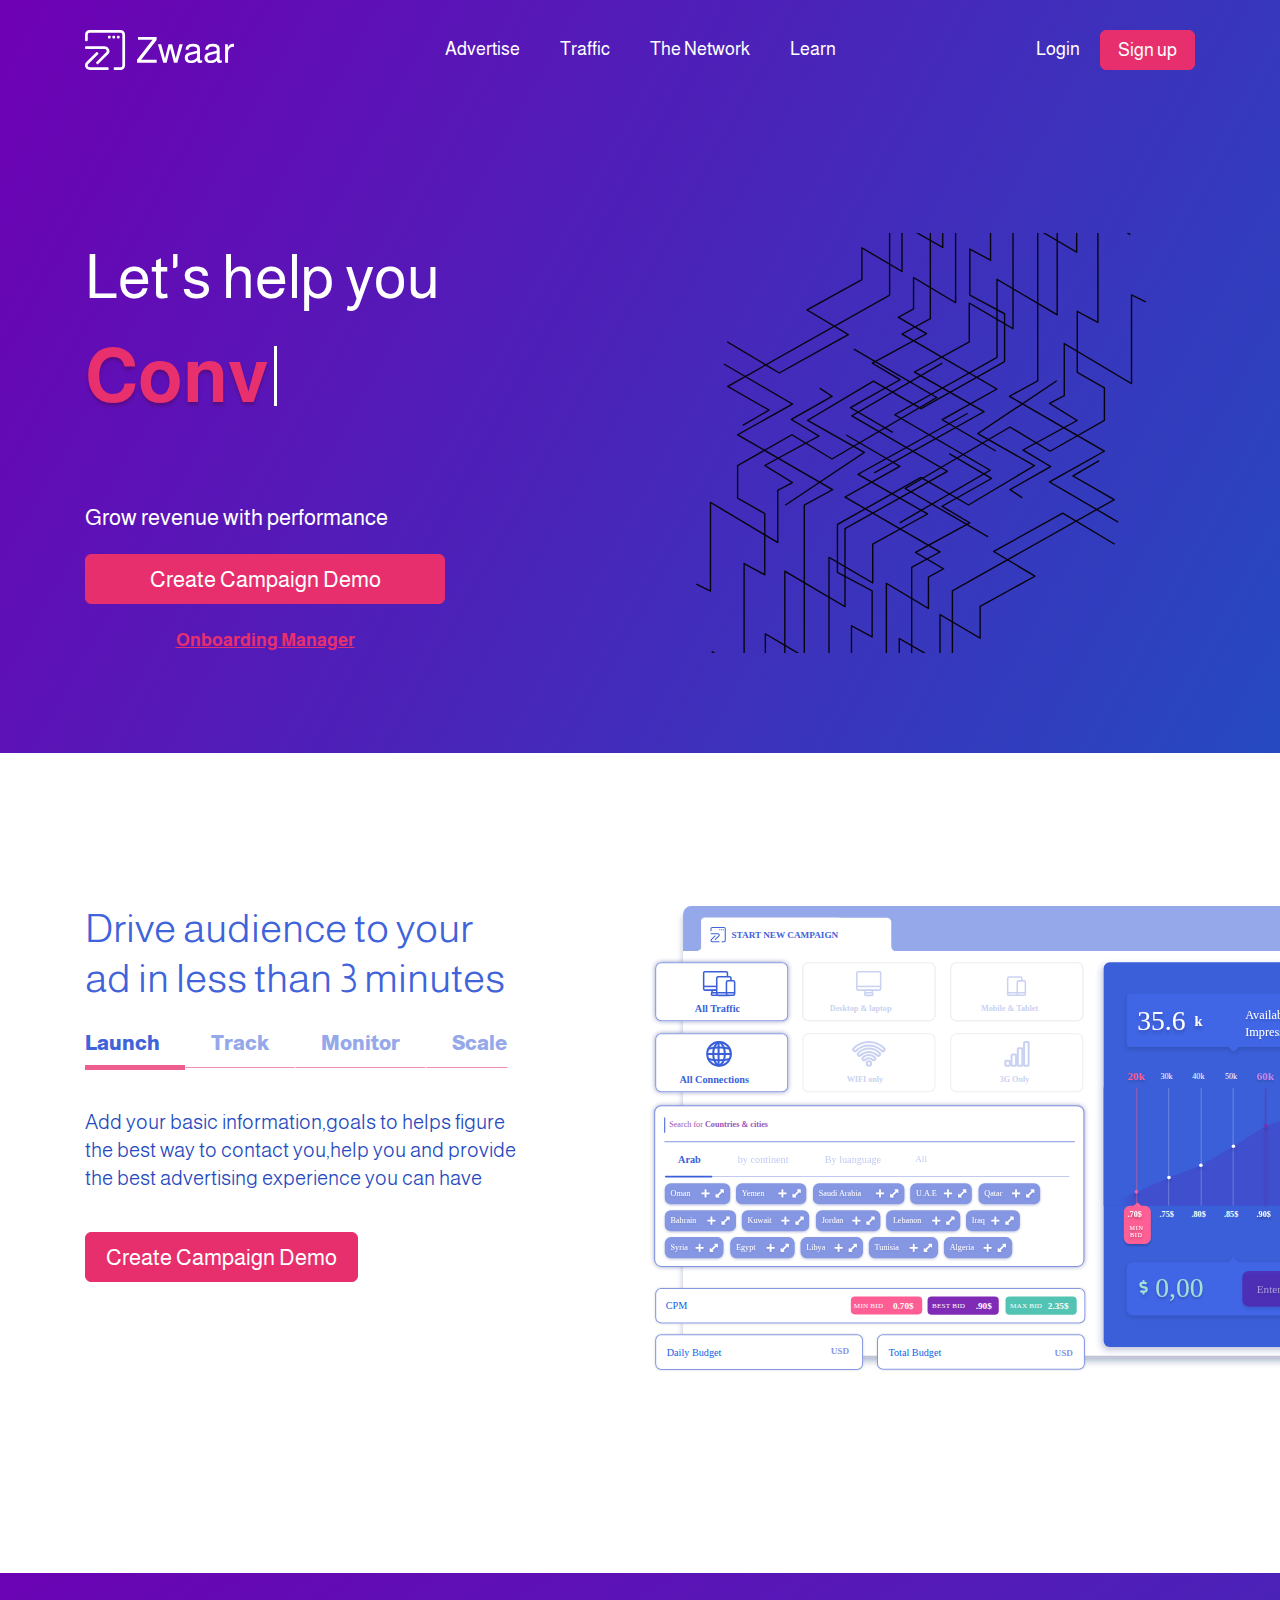
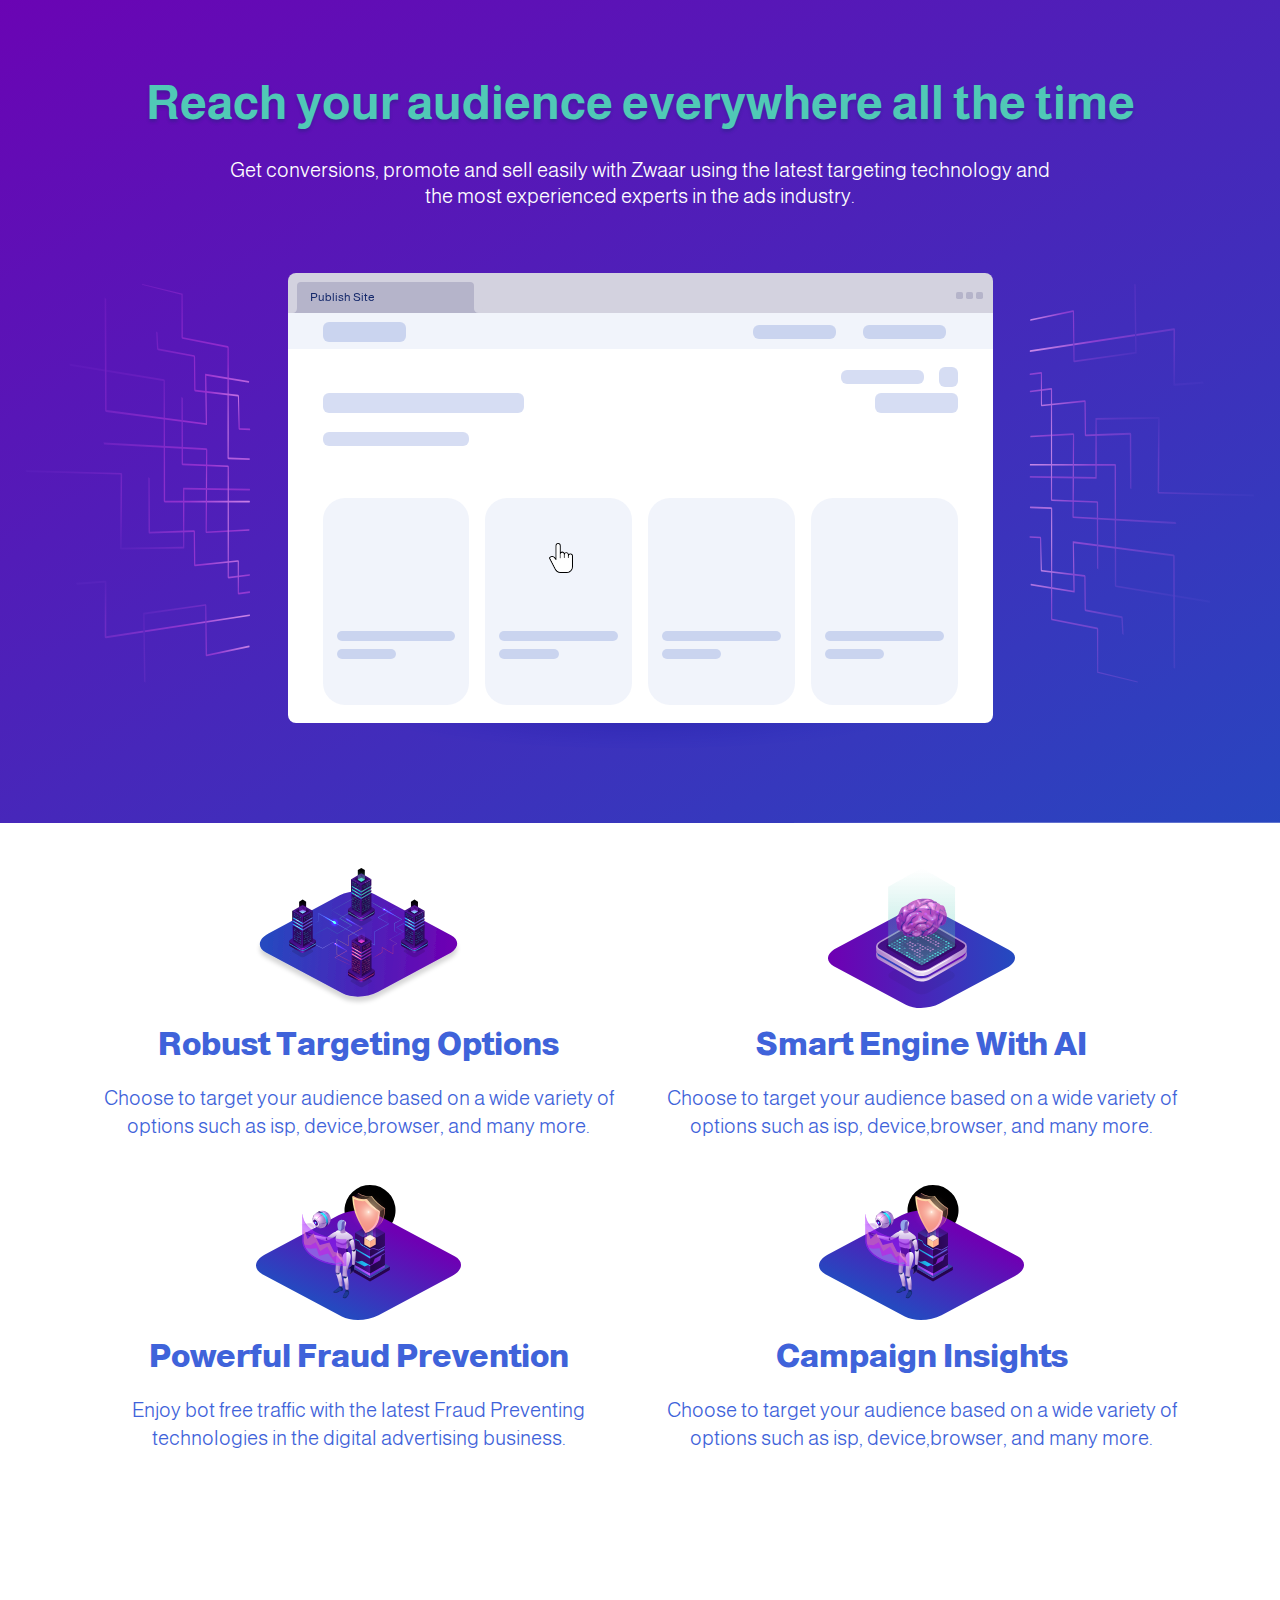
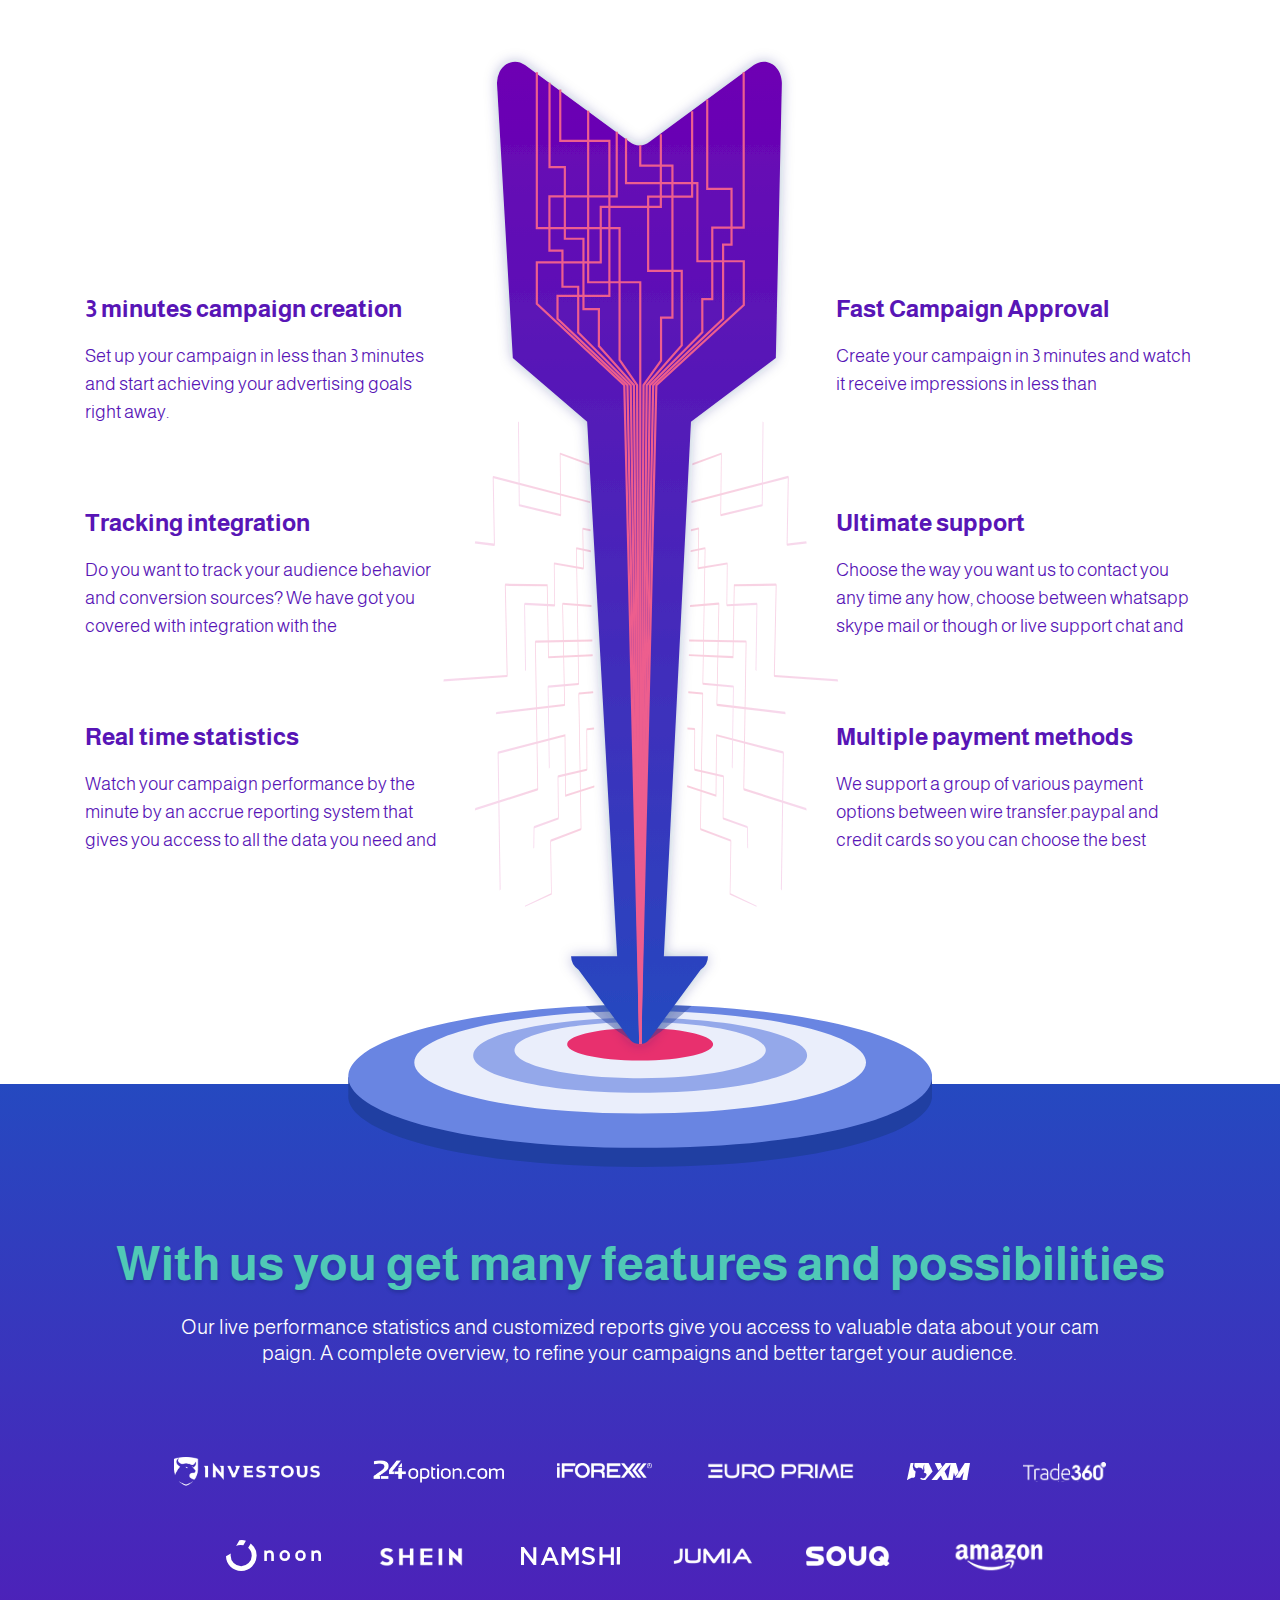
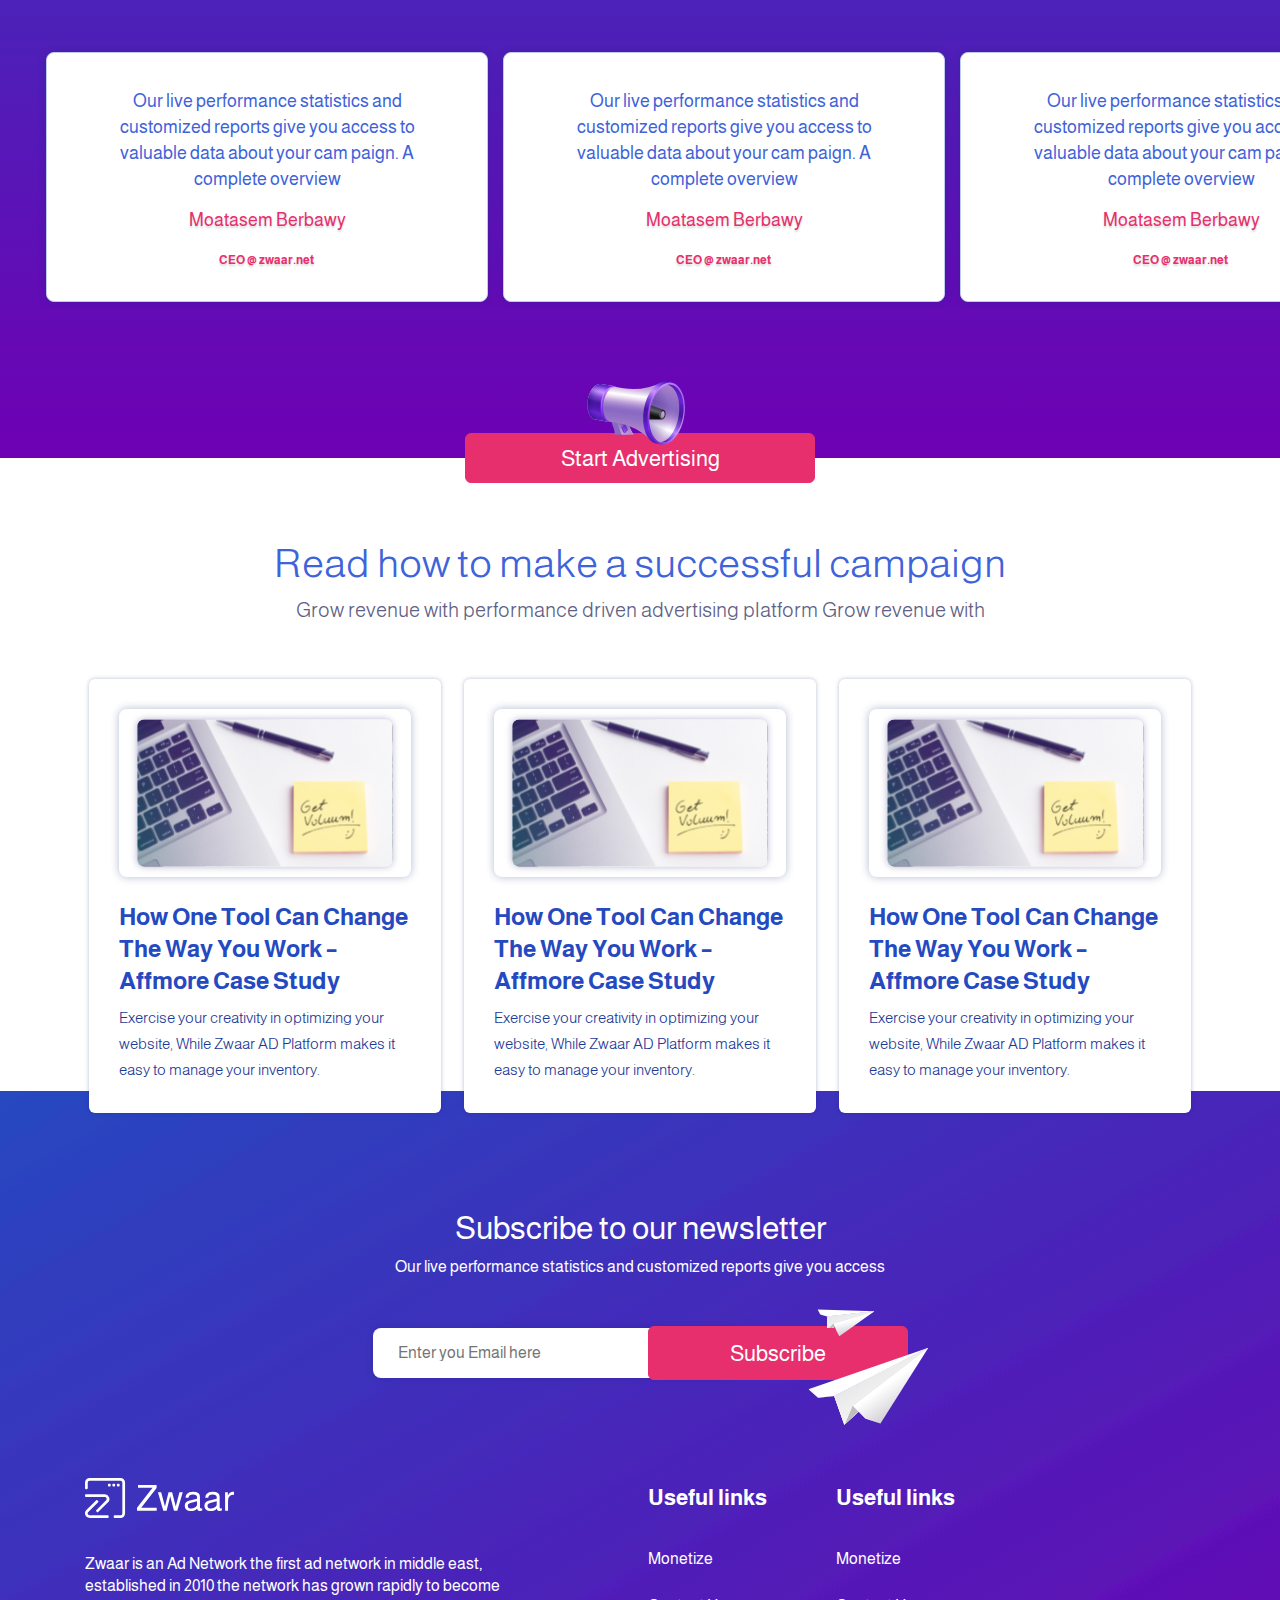
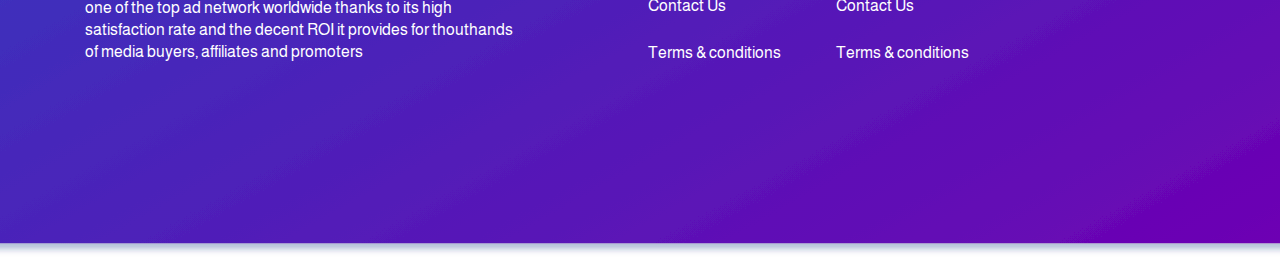
==== commit d2289de8: "fixed some issues as suggested by the designer" ====
--- a/advertise-self-serving.html
+++ b/advertise-self-serving.html
@@ -24,7 +24,7 @@
 
 
         <div class="w-50  order-1 order-md-0">
-          <a class="navbar-brand mx-auto" href="index.html"><img src="assets/images/logos/logo.png" alt=""></a>
+          <a class="navbar-brand mx-auto" href="index.html"><img src="assets/images/logos/logo.svg" alt=""></a>
         </div>
         <button class="order-1  navbar-toggler" type="button" data-toggle="collapse" data-target=".dual-collapse2">
           <i class="fas fa-bars"></i>
@@ -67,7 +67,7 @@
             <h2> <span
      class="txt-rotate"
      data-period="2000"
-     data-rotate='[ "Convert", "Reach" ]'></span></h2>
+     data-rotate='[ "Convert", "Reach","Open" ]'></span></h2>
             <p class="h-22-w mb-3 pb-1">Grow revenue with performance </p>
             <button class="red-btn m-0 mb-4" type="button" name="button">Create Campaign Demo</button>
             <a class="red-a d-block text-center" href="#">Onboarding Manager</a>
@@ -75,17 +75,17 @@
 
         </div>
         <div class="col-lg-6 img-side slide-imgs-animation">
-          <img src="assets/images/banner-coins.png" alt="">
-          <img src="assets/images/banner-speaker.png" alt="">
-          <img src="assets/images/banner-earn.png" alt="">
-          <!-- <img src="assets/images/banner-convert.png" alt=""> -->
+          <img src="assets/images/banner-coins.svg" alt="">
+          <img src="assets/images/banner-speaker.svg" alt="">
+          <img src="assets/images/banner-earn.svg" alt="">
+          <!-- <img src="assets/images/banner-convert.svg" alt=""> -->
         </div>
       </div>
     </div>
   </header>
 
 
-  <main class="drive-audience pt-150 pb-200">
+  <main class="drive-audience pt-150 pb-0">
     <div class="container">
       <div class="row">
         <div class="col-lg-6">
@@ -131,7 +131,7 @@
           </div>
         </div>
         <div class="col-lg-6 img-side">
-          <img src="assets/images/banner-drive-audience.png" alt="">
+          <img src="assets/images/banner-drive-audience.svg" alt="">
         </div>
       </div>
     </div>
@@ -141,7 +141,7 @@
 
 
 
-  <main class="pop-under full-g mt-200  pt-100 pb-100">
+  <main class="pop-under  mt-200  pt-100 pb-100">
 
     <div class="container mb-5">
       <div class="popunder-title-m row text-center">
@@ -403,7 +403,7 @@
 
       </div>
       <div class="cursor">
-        <img class="" src="assets/images/icons/cursor.png" alt="">
+        <img class="" src="assets/images/icons/cursor.svg" alt="">
       </div>
       <div id="demo-btn" class="w-100 text-center">
         <button class="red-btn" type="button" name="button">Create Campaign Demo</button>
@@ -419,7 +419,7 @@
       <div class="row">
         <div class="col-lg-6 features-list-items text-center mb-4">
           <div class="">
-            <img class="mb-3" src="assets/images/features-robust.png" alt="Robust">
+            <img class="mb-3" src="assets/images/features-robust.svg" alt="Robust">
 
             <h1 class="">Robust Targeting Options</h1>
             <p>Choose to target your audience based on a wide variety of options such as isp, device,browser, and many more.</p>
@@ -427,7 +427,7 @@
         </div>
         <div class="col-lg-6 features-list-items text-center mb-4">
           <div class="">
-            <img class="mb-3" src="assets/images/features-smart-engine.png" alt="Robust">
+            <img class="mb-3" src="assets/images/features-smart-engine.svg" alt="Robust">
 
             <h1>Smart Engine With AI</h1>
             <p>Choose to target your audience based on a wide variety of options such as isp, device,browser, and many more.</p>
@@ -435,7 +435,7 @@
         </div>
         <div class="col-lg-6 features-list-items text-center mb-4">
           <div class="">
-            <img class="mb-3" src="assets/images/features-insights.png" alt="Robust">
+            <img class="mb-3" src="assets/images/features-insights.svg" alt="Robust">
 
             <h1>Powerful Fraud Prevention</h1>
             <p>Enjoy bot free traffic with the latest Fraud Preventing technologies in the digital advertising business.</p>
@@ -443,7 +443,7 @@
         </div>
         <div class="col-lg-6 features-list-items text-center mb-4">
           <div class="">
-            <img class="mb-3" src="assets/images/features-insights.png" alt="Robust">
+            <img class="mb-3" src="assets/images/features-insights.svg" alt="Robust">
 
             <h1>Campaign Insights </h1>
             <p>Choose to target your audience based on a wide variety of options such as isp, device,browser, and many more.</p>
@@ -460,9 +460,9 @@
 
 
   <main class="features-2">
-    <img class="arrow-down" src="assets/images/arrow-down.png" alt="image">
+    <img class="arrow-down" src="assets/images/arrow-down.svg" alt="image">
     <div class="arrow-down-2">
-      <img class="" src="assets/images/arrow-down-2.png" alt="image">
+      <img class="" src="assets/images/arrow-down-2.svg" alt="image">
     </div>
 
     <div class="container">
@@ -518,20 +518,20 @@
         </div>
         <div class="col-md-11 sponsors text-center mx-auto my-5">
           <!-- <div class="images"> -->
-          <img src="assets/images/logos/investous.png" alt="Investous">
-          <img src="assets/images/logos/24option.png" alt="24option">
-          <img src="assets/images/logos/iforex.png" alt="iforex">
-          <img src="assets/images/logos/euro-prime.png" alt="euro-prime">
-          <img src="assets/images/logos/nxm.png" alt="nxm">
-          <img src="assets/images/logos/trade360.png" alt="trade360">
+          <img src="assets/images/logos/investous.svg" alt="Investous">
+          <img src="assets/images/logos/24option.svg" alt="24option">
+          <img src="assets/images/logos/iforex.svg" alt="iforex">
+          <img src="assets/images/logos/euro-prime.svg" alt="euro-prime">
+          <img src="assets/images/logos/nxm.svg" alt="nxm">
+          <img src="assets/images/logos/trade360.svg" alt="trade360">
           <!-- </div>
 <div class="images"> -->
-          <img src="assets/images/logos/noon.png" alt="noon">
-          <img src="assets/images/logos/shein.png" alt="shein">
-          <img src="assets/images/logos/namshi.png" alt="namshi">
-          <img src="assets/images/logos/jumia.png" alt="jumia">
-          <img src="assets/images/logos/souq.png" alt="souq">
-          <img src="assets/images/logos/amazon.png" alt="amazon">
+          <img src="assets/images/logos/noon.svg" alt="noon">
+          <img src="assets/images/logos/shein.svg" alt="shein">
+          <img src="assets/images/logos/namshi.svg" alt="namshi">
+          <img src="assets/images/logos/jumia.svg" alt="jumia">
+          <img src="assets/images/logos/souq.svg" alt="souq">
+          <img src="assets/images/logos/amazon.svg" alt="amazon">
           <!-- </div> -->
 
         </div>
@@ -595,7 +595,7 @@
     </div>
 
     <div class="fl-btn m-0">
-      <img src="assets/images/advertise.png" alt="">
+      <img src="assets/images/advertise.svg" alt="">
       <button class="red-btn text-center" type="button" name="button">Start Advertising</button>
     </div>
 
@@ -612,7 +612,7 @@
         <div class="col-lg-4">
           <div class="item text-left">
             <div class="img mb-3">
-              <img src="assets/images/image.png" alt="">
+              <img src="assets/images/image.svg" alt="">
             </div>
             <h1 class="pt-2">How One Tool Can Change The Way You Work – Affmore Case Study</h1>
             <p class="mb-0">Exercise your creativity in optimizing your website, While Zwaar AD Platform makes it easy to manage your inventory.</p>
@@ -621,7 +621,7 @@
         <div class="col-lg-4">
           <div class="item text-left ">
             <div class="img mb-3">
-              <img src="assets/images/image.png" alt="">
+              <img src="assets/images/image.svg" alt="">
             </div>
             <h1 class="pt-2">How One Tool Can Change The Way You Work – Affmore Case Study</h1>
             <p class="mb-0">Exercise your creativity in optimizing your website, While Zwaar AD Platform makes it easy to manage your inventory.</p>
@@ -630,7 +630,7 @@
         <div class="col-lg-4">
           <div class="item text-left">
             <div class="img mb-3">
-              <img src="assets/images/image.png" alt="">
+              <img src="assets/images/image.svg" alt="">
             </div>
             <h1 class="pt-2">How One Tool Can Change The Way You Work – Affmore Case Study</h1>
             <p class="mb-0">Exercise your creativity in optimizing your website, While Zwaar AD Platform makes it easy to manage your inventory.</p>
@@ -653,8 +653,8 @@
             <div class="plane-btn">
               <div class="">
                 <button class="red-btn" type="button" name="button">Subscribe</button>
-                <img class="plane-b" src="assets/images/plane-b.png" alt="">
-                <img class="plane-s" src="assets/images/plane-s.png" alt="">
+                <img class="plane-b" src="assets/images/plane-b.svg" alt="">
+                <img class="plane-s" src="assets/images/plane-s.svg" alt="">
 
               </div>
             </div>
@@ -668,7 +668,7 @@
 
       <div class="row">
         <div class="col-lg-6 col-md-12">
-          <img src="assets/images/logos/logo.png" alt="logo">
+          <img src="assets/images/logos/logo.svg" alt="logo">
           <p class="">
             Zwaar is an Ad Network the first ad network in middle east, established in 2010 the network has grown rapidly to become one of the top ad network worldwide thanks to its high satisfaction rate and the decent ROI it provides for thouthands
             of media buyers, affiliates and promoters
--- a/assets/css/style.css
+++ b/assets/css/style.css
@@ -162,7 +162,7 @@
   line-height: 24px;
   color: #E82F6D;
   font-weight: bold;
-
+text-decoration: underline;
 }
 
 .txt-rotate > .wrap{
@@ -466,11 +466,164 @@
   z-index: -1;
   border-radius: 60% 60% 60% 60% ;
 }
+h6.curved{
+  font-size: 48px;
+  font-weight: bold;
+  color: #50C9B6;
+  text-shadow: 0px 3px 3px #00000029;
+  text-align: center;
+  letter-spacing: -3px;
+  position: relative;
+  padding-bottom: 20px;
+  /* transform: rotate(-11deg); */
+  /* font-family: Monaco, MonoSpace; */
+}
+h6.curved p{
+  position: absolute;
+  left: 50%;
+  transform: translateX(-50%) rotate(-12deg);
+  width: 455px;
+}
+h6.curved span{
+  height: 1000px;
+  position: absolute;
+  width: 20px;
+  left: 0;
+  top: 0;
+  transform-origin: bottom center;
+  width: 50px;
+}
+h6.curved span:nth-of-type(1){
+  transform: rotate(1deg);
+}
+h6.curved span:nth-of-type(2){
+  transform: rotate(2.8deg);
+}
+h6.curved span:nth-of-type(3){
+  transform: rotate(4deg);
+}
+h6.curved span:nth-of-type(4){
+  transform: rotate(5deg);
+}
+h6.curved span:nth-of-type(5){
+  transform: rotate(6.2deg);
+}
+h6.curved span:nth-of-type(6){
+  transform: rotate(7deg);
+}
+h6.curved span:nth-of-type(7){
+  transform: rotate(8deg);
+}
+h6.curved span:nth-of-type(8){
+  transform: rotate(9.5deg);
+}
+h6.curved span:nth-of-type(9){
+  transform: rotate(11.5deg);
+}
+h6.curved span:nth-of-type(10){
+  transform: rotate(13deg);
+}
+h6.curved span:nth-of-type(11){
+  transform: rotate(14deg);
+}
+h6.curved span:nth-of-type(12){
+  transform: rotate(15.5deg);
+}
+h6.curved span:nth-of-type(13){
+  transform: rotate(17deg);
+}
+h6.curved span:nth-of-type(14){
+  transform: rotate(18deg);
+}
+h6.curved span:nth-of-type(15){
+  transform: rotate(19deg);
+}
+h6.curved span:nth-of-type(16){
+  transform: rotate(20.5deg);
+}
+h6.curved span:nth-of-type(17){
+  transform: rotate(22deg);
+}
+
+h5.curved{
+  font-size: 100px;
+  font-family: 'Cairo', sans-serif;
+  font-weight: lighter;
+    color: #fff;
+    text-shadow: 0px 3px 3px #15296b80;
+    text-align: center;
+    letter-spacing: -8px;
+    padding-bottom: 50px;
+}
+h5.curved p{
+  position: absolute;
+  left: 50%;
+  transform: translateX(-50%) rotate(-19.5deg);
+  width: 765px;
+}
+h5.curved span{
+  height: 1000px;
+  position: absolute;
+  width: 20px;
+  left: 0;
+  top: 0;
+  transform-origin: bottom center;
+  width: 50px;
+}
+
+h5.curved span:nth-of-type(1){
+  transform: rotate(1deg);
+}
+h5.curved span:nth-of-type(2){
+  transform: rotate(4.5deg);
+}
+h5.curved span:nth-of-type(3){
+  transform: rotate(6.5deg);
+}
+h5.curved span:nth-of-type(4){
+  transform: rotate(8.5deg);
+}
+h5.curved span:nth-of-type(5){
+  transform: rotate(12deg);
+}
+h5.curved span:nth-of-type(6){
+  transform: rotate(15.5deg);
+}
+h5.curved span:nth-of-type(7){
+  transform: rotate(17.5deg);
+}
+h5.curved span:nth-of-type(8){
+  transform: rotate(19.5deg);
+}
+h5.curved span:nth-of-type(9){
+  transform: rotate(23deg);
+}
+h5.curved span:nth-of-type(10){
+  transform: rotate(26.5deg);
+}
+h5.curved span:nth-of-type(11){
+  transform: rotate(29deg);
+}
+h5.curved span:nth-of-type(12){
+  transform: rotate(31.2deg);
+}
+h5.curved span:nth-of-type(13){
+  transform: rotate(34.5deg);
+}
+h5.curved span:nth-of-type(14){
+  transform: rotate(38deg);
+}
+
+
+
 .world-map{
   margin: auto;
   display: block;
   width: 100%;
   max-width: 728px;
+  padding-top: 140px;
+  transform-origin: top;
+  transform: rotate(1.5deg);
 }
 .impressions .item {
   width: 120px;
@@ -524,6 +677,7 @@
   color: #FFFFFF;
   font-size: 20px;
   line-height: 26px;
+  font-weight: 100;
 }
 
 .features .sponsors{
@@ -654,7 +808,7 @@
   background: #FFFFFF 0% 0% no-repeat padding-box;
 box-shadow: 0px 0px 4px #15296B4C;
 height: 100%;
-max-width: 547px;
+max-width: 657px;
 margin: auto;
 }
 .advertise-item h1{
@@ -704,7 +858,7 @@
   content: "";
   width: 22px;
   height: 18px;
-  background: url('../images/icons/check.png');
+  background: url('../images/icons/check.svg');
   background-position: center;
   background-size: cover;
   background-repeat: no-repeat;
@@ -745,7 +899,8 @@
 margin-bottom: 20px;
 }
 .payments img{
-  width: 100%;
+  /* width: 100%; */
+  margin: 10px;
 }
 
 
@@ -756,7 +911,7 @@
 footer{
   /* height: 100vh; */
   /* background: linear-gradient(to right bottom, #3539BD, #6905B4); */
-  background: url('../images/background-footer.png');
+  background: url('../images/background-footer.svg');
   background-position: center;
   background-size: cover;
   background-repeat: no-repeat;
@@ -951,12 +1106,13 @@
   color: #E8306E;
   font-weight: bold;
       margin-bottom: 80px;
+      text-shadow: 0px 3px 3px #45081C4D;
 }
 .convert .red-btn{
   width: 100%;
 }
 .convert .img-side{
-  background-image:  url('../images/banner-convert-m.png');
+  background-image:  url('../images/banner-convert-m.svg');
   background-position: center;
   background-size: 80%;
   background-repeat: no-repeat;
@@ -1029,7 +1185,9 @@
 .drive-audience-tab .drive-audience-tab .nav-tabs{
 border: 0;
 }
-
+.drive-audience-tab .nav-tabs{
+  border-bottom: 0;
+}
 .drive-audience-tab .nav-tabs .nav-item{
 border: 0 !important;
 }
@@ -1050,11 +1208,22 @@
   padding-right: 0;
 }
 .drive-audience-tab .nav-tabs .nav-item .nav-link.active{
-border: 0;
-padding-bottom: 9px;
-border-bottom: 5px solid #ED5E8E;
-  color: #3F63DA;
-}
+  border: 0;
+      padding-bottom: 8px;
+      border-bottom: 5px solid #ED5E8E;
+      color: #3F63DA;
+      transform: translateY(1px);
+}
+.drive-audience-tab .nav-tabs .nav-item .nav-link:hover{
+  /* border-top: 0; */
+  /* border-left: 0;
+  border-right: 0; */
+  border-top-color: transparent;
+  border-left-color: transparent;
+  border-right-color: transparent;
+  /* border-bottom: 0; */
+}
+.drive-audience-tab .nav-tabs .nav-item
 .tab-content{
 
 }
@@ -1127,7 +1296,7 @@
 color: #3F63DA;
 font-size: 32px;
 line-height: 40px;
-font-weight: 700;
+font-weight: 900;
 margin-bottom: 20px;
 }
 .features-list-items p{
@@ -1314,8 +1483,11 @@
   background: red;
   clip-path: polygon(100% 0, 100% 57%, 54% 100%, 0 100%, 0 0);
 }
+.convert.goals{
+  min-height: calc(100vh - 100px);
+}
 .convert.goals .img-side{
-  background-image: url('../images/banner-goals.png');
+  background-image: url('../images/banner-goals.svg');
   background-position: right;
 }
 /* .convert{
@@ -1366,6 +1538,7 @@
   font-family: 'Cairo', sans-serif;
   border-radius: 16px;
   transform: translateX(6px);
+  box-shadow: 0px 3px 3px #0D73634D;
 }
 
 .features-3 .row:nth-of-type(odd) .features-3-item {
@@ -1375,9 +1548,9 @@
   padding-left: 80px;
 }
 .h-44-b-sp{
-  color: #2549C0;
-  font-size: 44px;
-  line-height: 58px;
+  color: #3F63DA;
+  font-size: 56px;
+  line-height: 74px;
   font-weight: 100;
 }
 .h-44-b-sp span{
@@ -1427,7 +1600,7 @@
 background-repeat: no-repeat;
 }
 .convert.money .img-side{
-  background-image: url(../images/banner-money.png);
+  background-image: url(../images/banner-money.svg);
   background-size: contain;
   background-position: 75% center;
 }
@@ -1615,7 +1788,20 @@
 overflow: hidden;
 margin-bottom: 45px;
 
-
+position: relative;
+}
+.pop-under:after{
+  content: "";
+  position: absolute;
+  left: 0;
+  top: 0;
+  width: 100%;
+  height: 100%;
+  background-image: url('../images/background-popunder.svg');
+  background-position: center;
+  background-size: cover;
+  background-repeat: no-repeat;
+  z-index: -1;
 }
 .pop-under>.p-container>div{
   max-width: 705px;
@@ -1931,7 +2117,7 @@
 }
 .cursor.click::before{
   content: "";
-  background-image: url('../images/icons/click.png');
+  background-image: url('../images/icons/click.svg');
   width: 13px;
   height: 7px;
   background-position: center;
@@ -1943,7 +2129,7 @@
   top: 0;
   transform: translate(-50%, -120%);
 }
-.clicked{
+#scrolling-div.clicked{
     animation: clicked 0.5s 1;
 }
 @keyframes clicked {
--- a/assets/css/responsive.css
+++ b/assets/css/responsive.css
@@ -2,6 +2,7 @@
   .impressions::after{
     height: 80%;
     background-size:  auto 100%;
+    width: 2500px;
   }
 }
 @media (max-width:1200px) {
@@ -20,10 +21,12 @@
     width: auto !important;
   }
   .impressions::after{
-    width: 250%;
+    /* width: 2500px; */
   }
   .convert .img-side{
     margin-top: 100px;
+    background-size: contain;
+    background-position: center !important;
   }
   .drive-audience-tab{
     margin: auto;
@@ -108,7 +111,7 @@
     margin-top: 40px;
   }
   .impressions::after{
-    width: 300%;
+    width: 2000px;
   }
   .newsletter-form input{
     width: 100%;
@@ -157,6 +160,11 @@
     display: block !important;
     opacity: 1;
   }
+  h5.curved{
+    transform-origin: center;
+    transform:  scale(0.8);
+    padding-bottom: 20px;
+  }
 
 }
 
@@ -166,7 +174,7 @@
     width: auto;
   }
   .impressions::after{
-    width: 350%;
+    /* width: 350%; */
   }
   .carousel-item-m{
     width: 350px;
@@ -217,6 +225,22 @@
   margin-left: 20px;
   margin-right: 20px;
 }
+
+h6.curved{
+  transform-origin: center;
+  transform:  scale(0.8);
+}
+h5.curved{
+  transform-origin: center;
+  transform:  scale(0.5);
+  padding-bottom: 0;
+}
+.world-map{
+  padding-top: 100px;
+}
+.impressions{
+  padding-top: 50px;
+}
 }
 
 
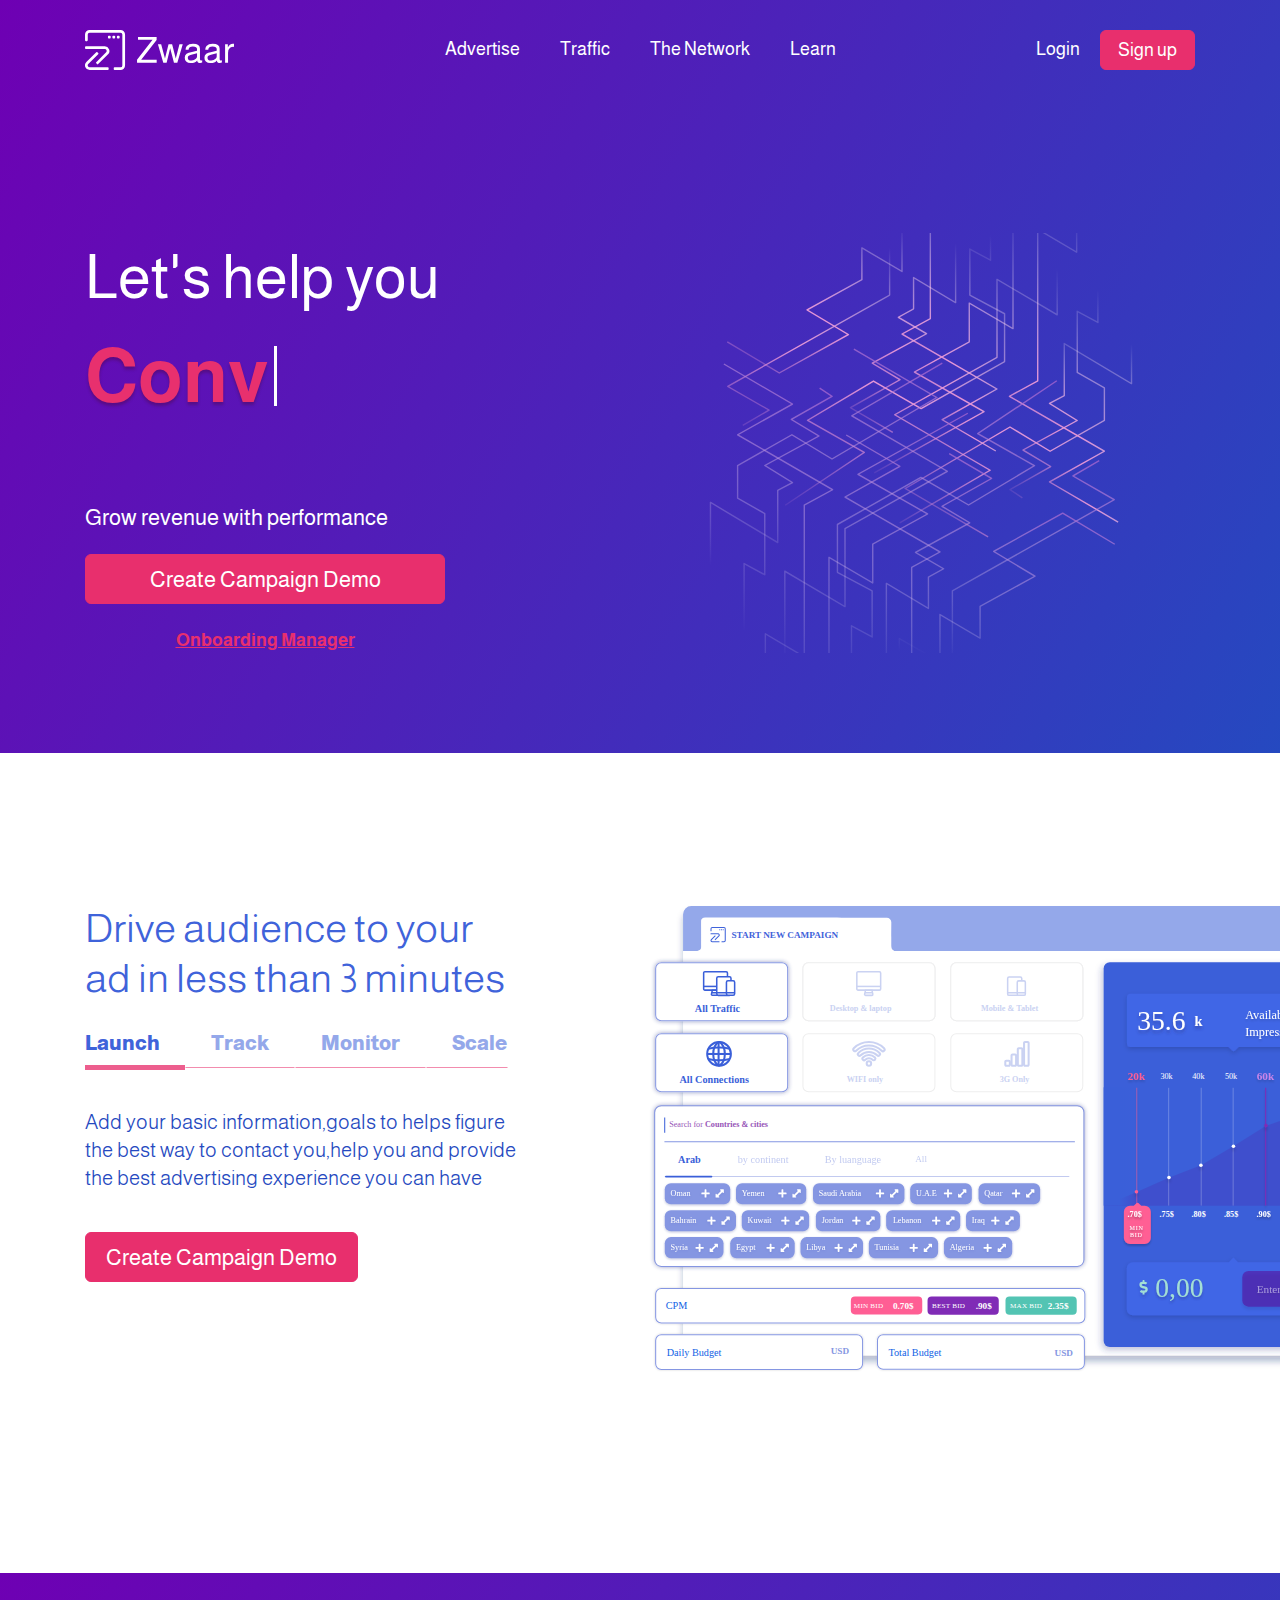
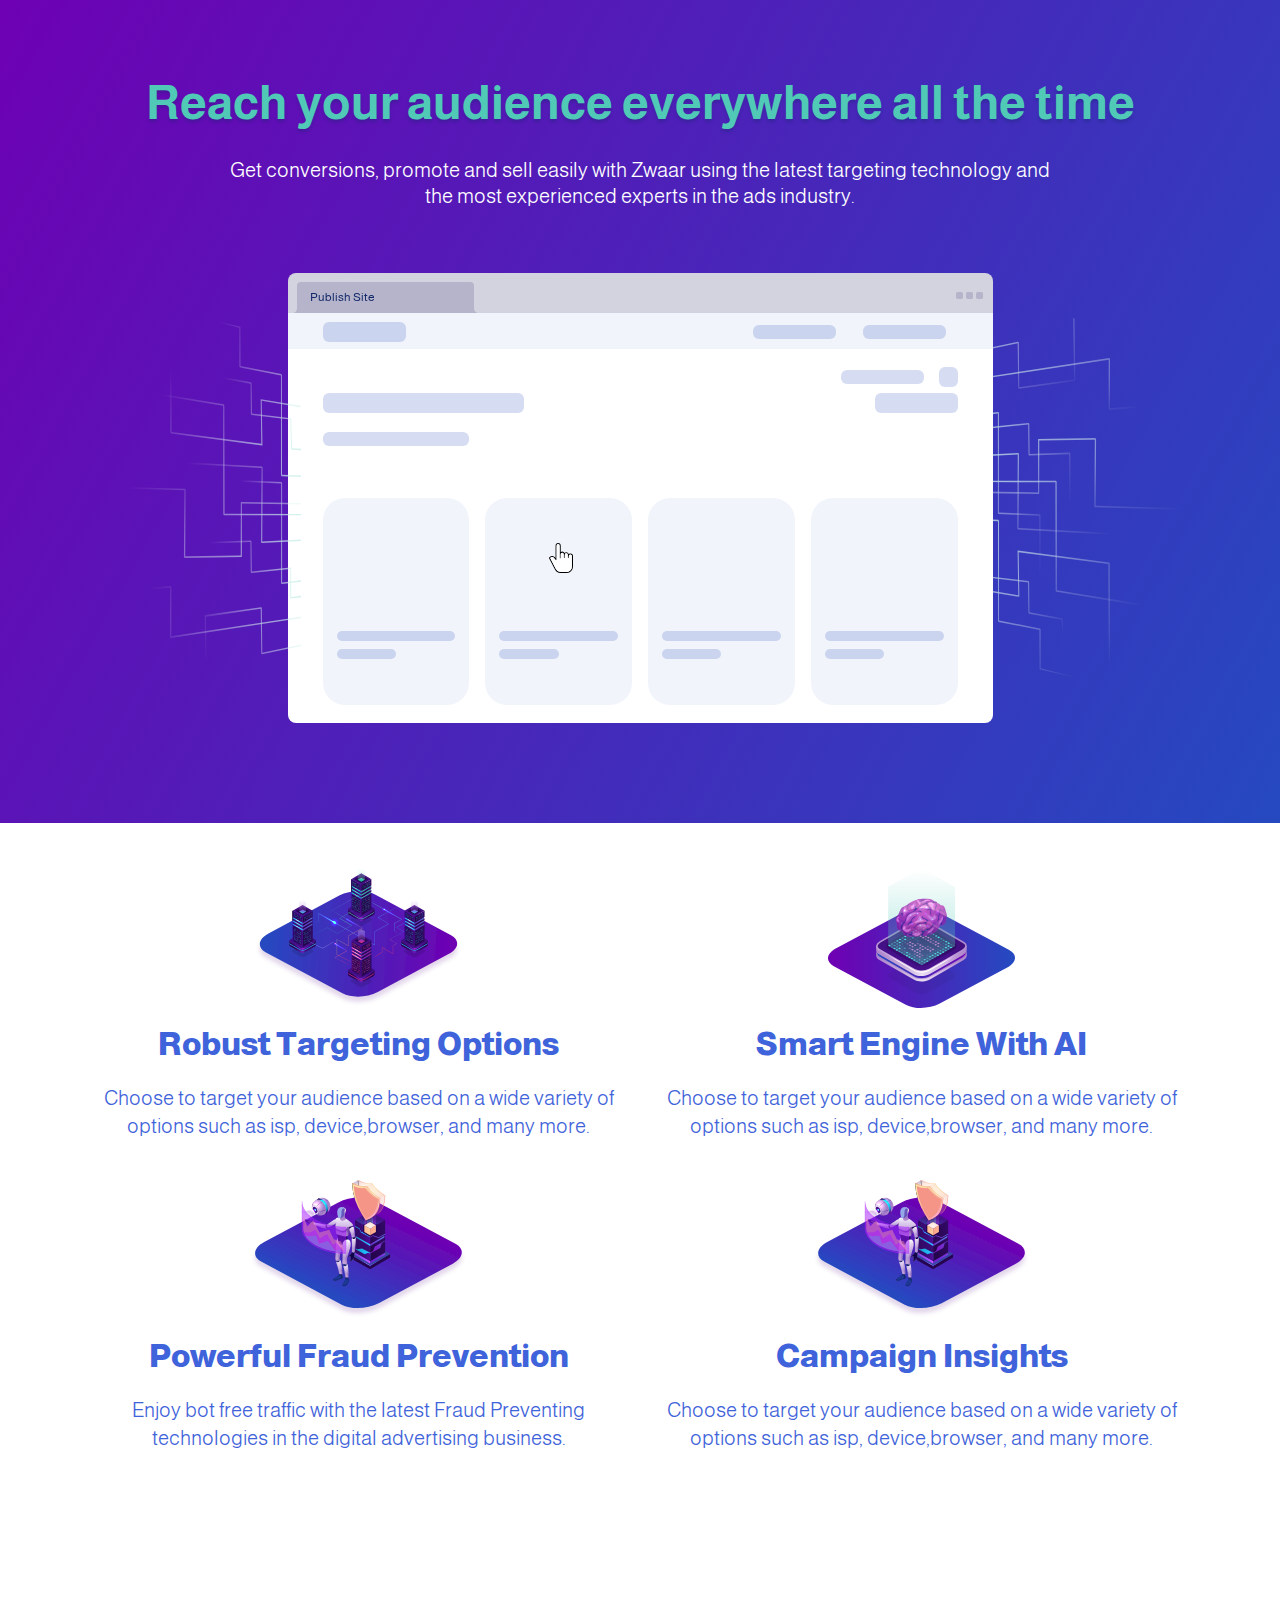
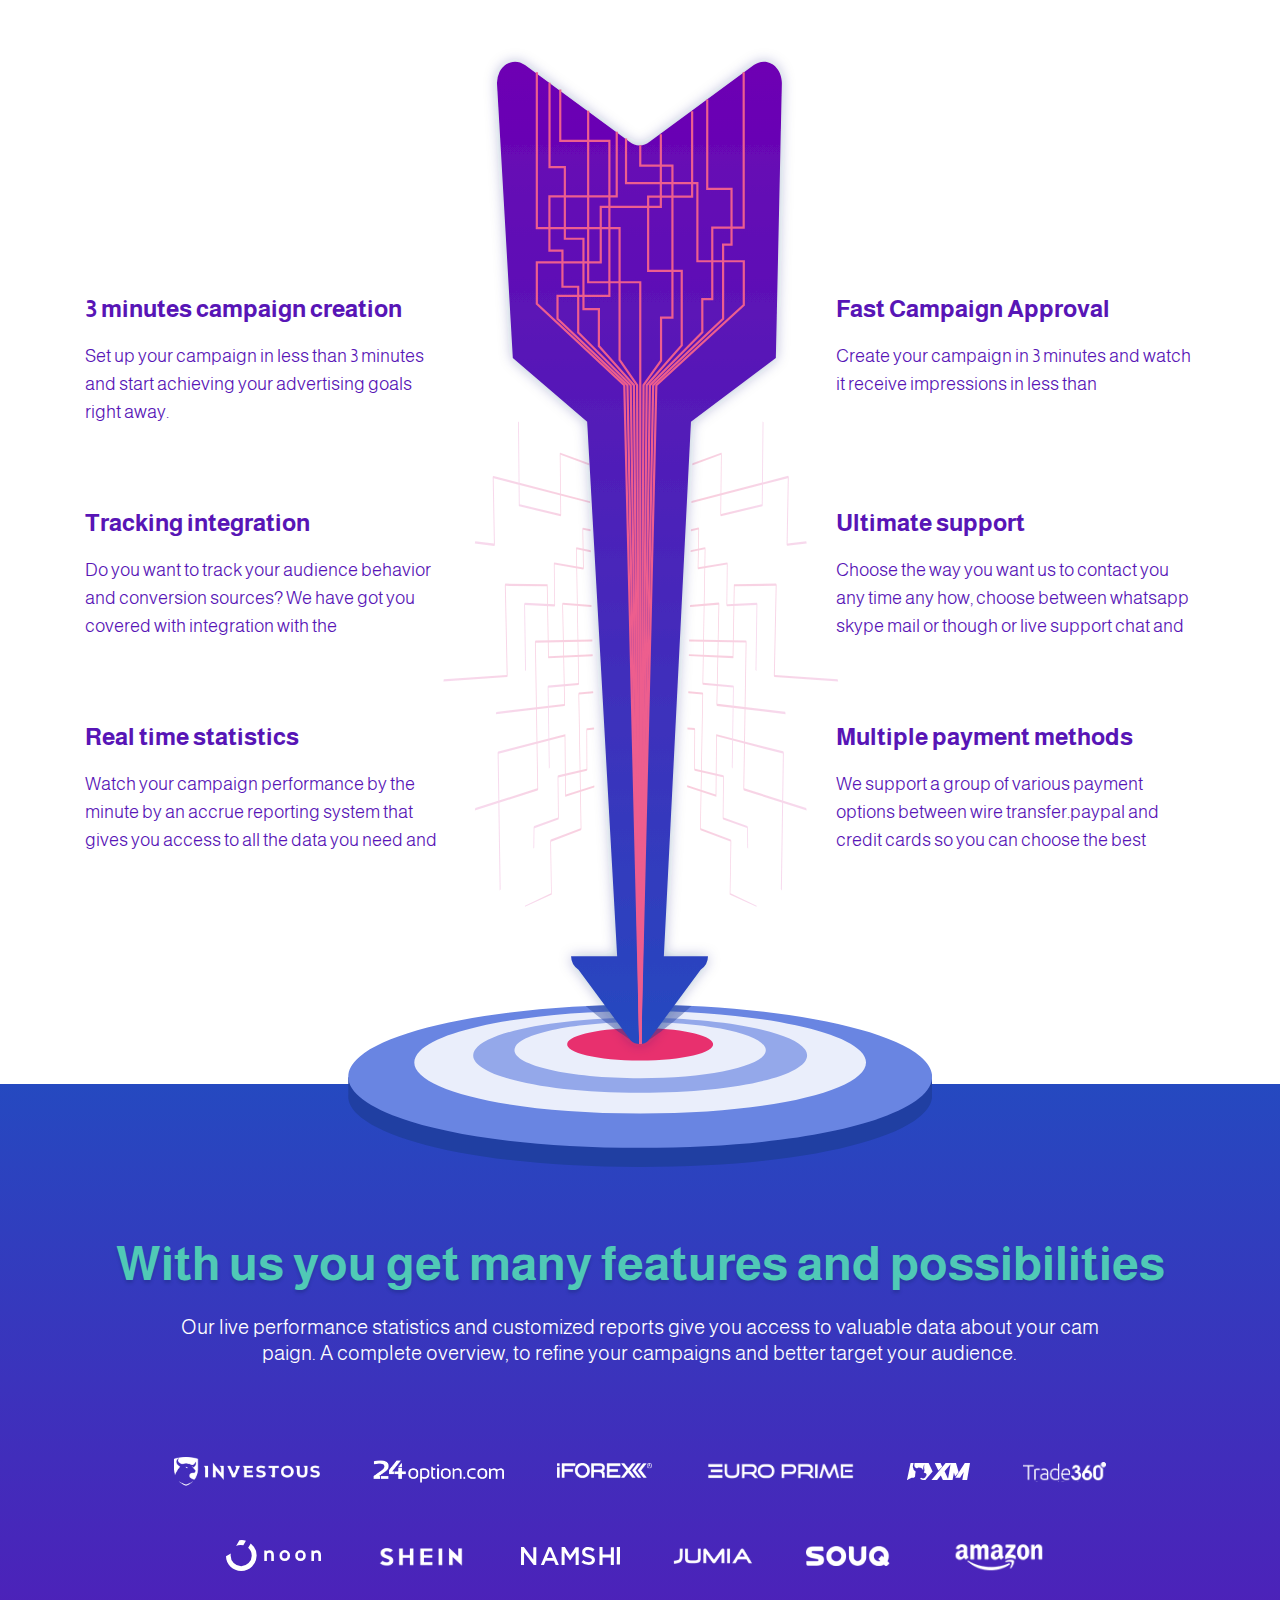
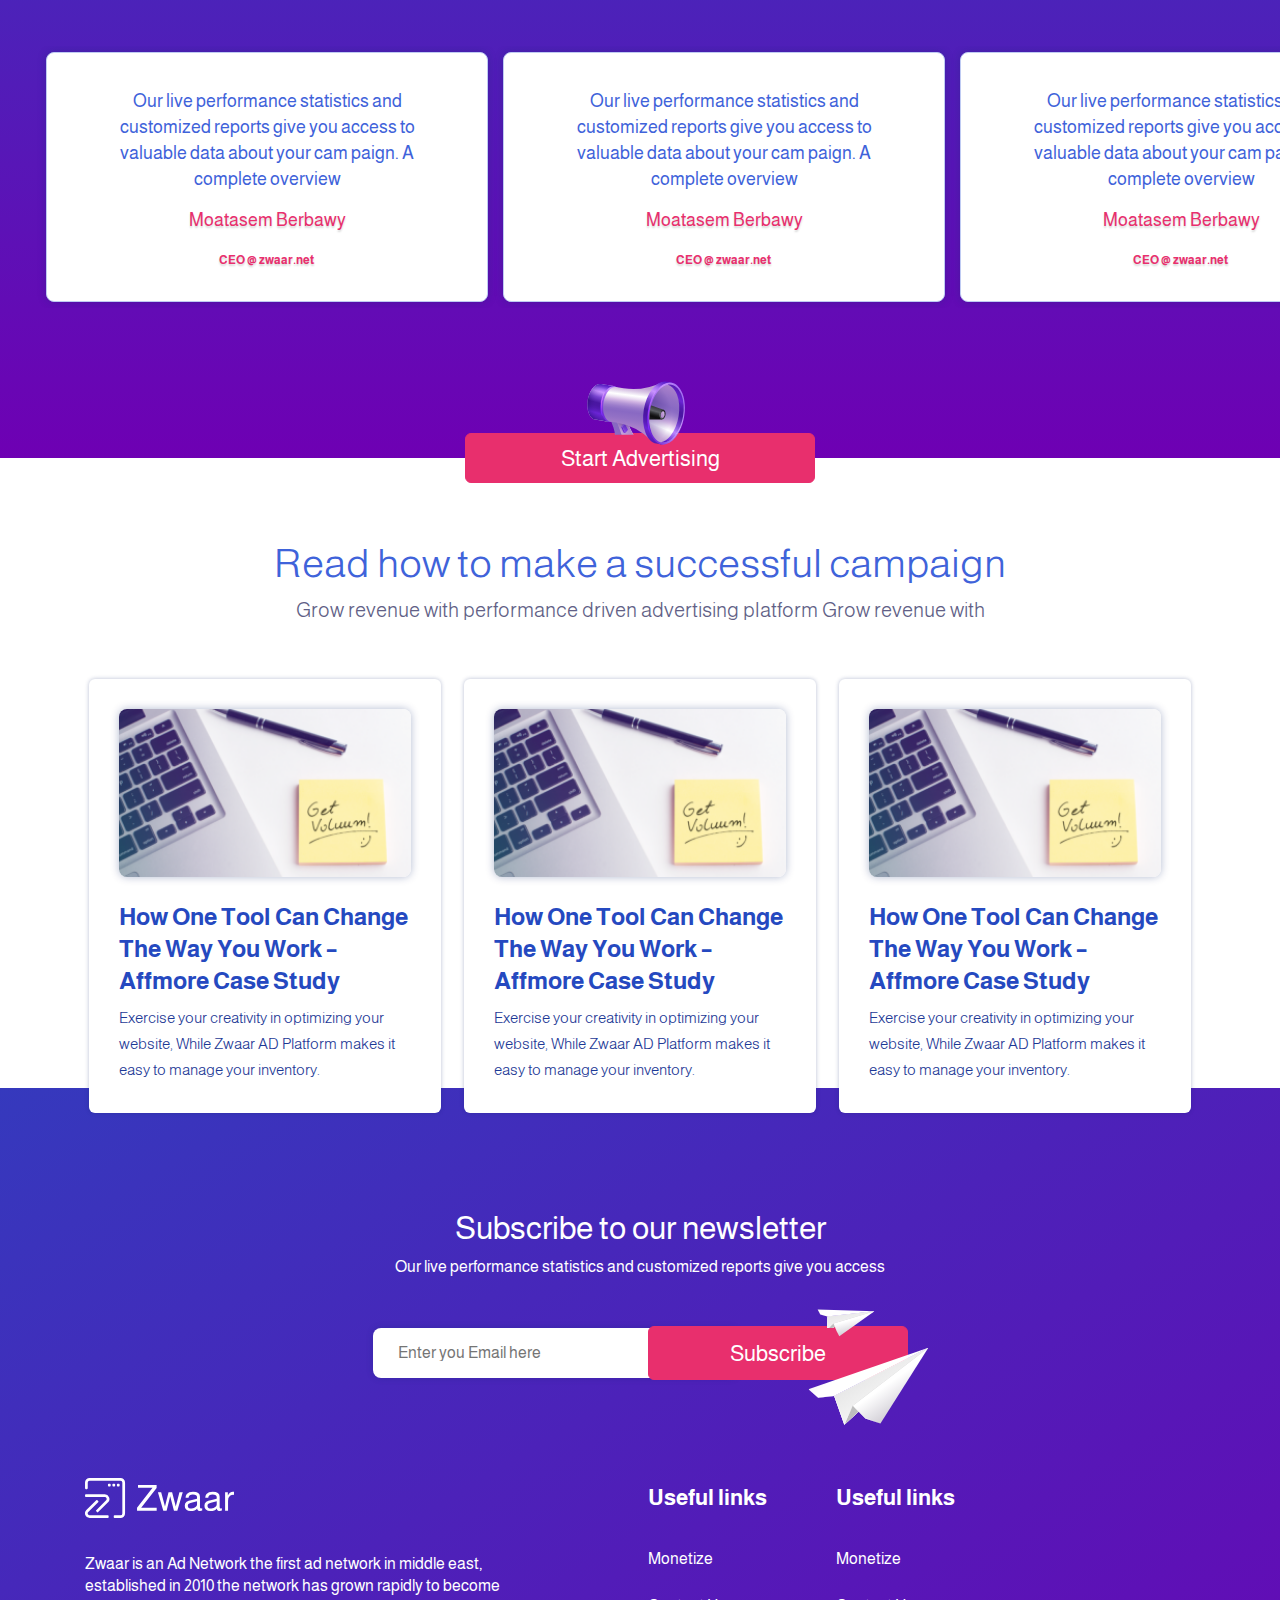
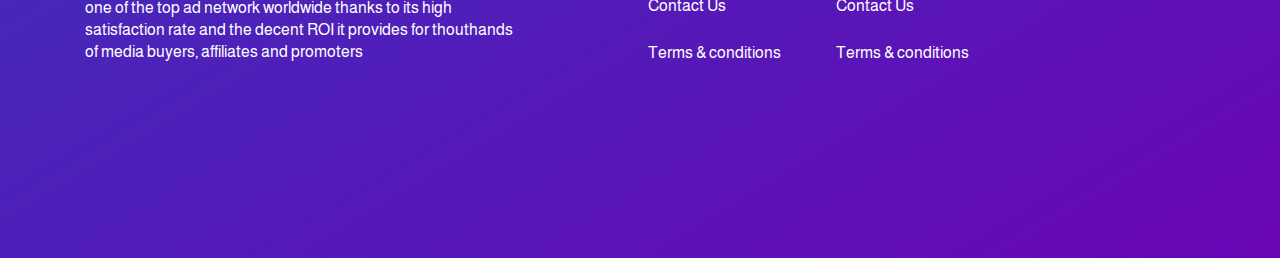
==== commit 183fa542: "changed some graphix but still some of the graphics that i requested were not provided" ====
--- a/advertise-self-serving.html
+++ b/advertise-self-serving.html
@@ -9,6 +9,7 @@
   <link rel="stylesheet" href="https://use.fontawesome.com/releases/v5.15.2/css/all.css" integrity="sha384-vSIIfh2YWi9wW0r9iZe7RJPrKwp6bG+s9QZMoITbCckVJqGCCRhc+ccxNcdpHuYu" crossorigin="anonymous">
   <link rel="stylesheet" href="assets/css/style.css">
   <link rel="stylesheet" href="assets/css/responsive.css">
+  <link rel="stylesheet" href="assets/css/style-rtl.css">
   <title>Zwaar</title>
 </head>
 
@@ -67,7 +68,7 @@
             <h2> <span
      class="txt-rotate"
      data-period="2000"
-     data-rotate='[ "Convert", "Reach","Open" ]'></span></h2>
+     data-rotate='[ "Convert", "Reach","للمساعدة" ]'></span></h2>
             <p class="h-22-w mb-3 pb-1">Grow revenue with performance </p>
             <button class="red-btn m-0 mb-4" type="button" name="button">Create Campaign Demo</button>
             <a class="red-a d-block text-center" href="#">Onboarding Manager</a>
@@ -96,16 +97,16 @@
             <!-- Nav tabs -->
             <ul class="nav nav-tabs">
               <li class="nav-item">
-                <a class="nav-link active" data-toggle="tab" href="#launch">Launch</a>
+                <a class="nav-link active" data-toggle="tab" href="#launch" onclick="updateImg('launch-img')">Launch</a>
               </li>
               <li class="nav-item">
-                <a class="nav-link" data-toggle="tab" href="#track">Track</a>
+                <a class="nav-link" data-toggle="tab" href="#track" onclick="updateImg('track-img')">Track</a>
               </li>
               <li class="nav-item">
-                <a class="nav-link" data-toggle="tab" href="#monitor">Monitor</a>
+                <a class="nav-link" data-toggle="tab" href="#monitor" onclick="updateImg('monitor-img')">Monitor</a>
               </li>
               <li class="nav-item">
-                <a class="nav-link" data-toggle="tab" href="#scale">Scale</a>
+                <a class="nav-link" data-toggle="tab" href="#scale" onclick="updateImg('scale-img')">Scale</a>
               </li>
             </ul>
 
@@ -131,7 +132,10 @@
           </div>
         </div>
         <div class="col-lg-6 img-side">
-          <img src="assets/images/banner-drive-audience.svg" alt="">
+          <img id="launch-img" class="active" src="assets/images/banner-drive-audience-1.svg" alt="">
+          <img id="track-img" src="assets/images/banner-drive-audience-2.svg" alt="">
+          <img id="monitor-img" src="assets/images/banner-drive-audience-3.svg" alt="">
+          <img id="scale-img" src="assets/images/banner-drive-audience-4.svg" alt="">
         </div>
       </div>
     </div>
@@ -612,7 +616,7 @@
         <div class="col-lg-4">
           <div class="item text-left">
             <div class="img mb-3">
-              <img src="assets/images/image.svg" alt="">
+              <img src="assets/images/image.png" alt="">
             </div>
             <h1 class="pt-2">How One Tool Can Change The Way You Work – Affmore Case Study</h1>
             <p class="mb-0">Exercise your creativity in optimizing your website, While Zwaar AD Platform makes it easy to manage your inventory.</p>
@@ -621,7 +625,7 @@
         <div class="col-lg-4">
           <div class="item text-left ">
             <div class="img mb-3">
-              <img src="assets/images/image.svg" alt="">
+              <img src="assets/images/image.png" alt="">
             </div>
             <h1 class="pt-2">How One Tool Can Change The Way You Work – Affmore Case Study</h1>
             <p class="mb-0">Exercise your creativity in optimizing your website, While Zwaar AD Platform makes it easy to manage your inventory.</p>
@@ -630,7 +634,7 @@
         <div class="col-lg-4">
           <div class="item text-left">
             <div class="img mb-3">
-              <img src="assets/images/image.svg" alt="">
+              <img src="assets/images/image.png" alt="">
             </div>
             <h1 class="pt-2">How One Tool Can Change The Way You Work – Affmore Case Study</h1>
             <p class="mb-0">Exercise your creativity in optimizing your website, While Zwaar AD Platform makes it easy to manage your inventory.</p>
@@ -719,6 +723,16 @@
   <script src="https://stackpath.bootstrapcdn.com/bootstrap/4.4.1/js/bootstrap.min.js" integrity="sha384-wfSDF2E50Y2D1uUdj0O3uMBJnjuUD4Ih7YwaYd1iqfktj0Uod8GCExl3Og8ifwB6" crossorigin="anonymous"></script>
 
   <script src="assets/js/script.js" type="text/javascript"></script>
+  <script type="text/javascript">
+  function updateImg(id){
+  $("#launch-img").removeClass("active");
+  $("#track-img").removeClass("active");
+  $("#monitor-img").removeClass("active");
+  $("#scale-img").removeClass("active");
+
+    $("#"+id).addClass("active");
+  }
+  </script>
 </body>
 
 </html>
--- a/assets/css/style.css
+++ b/assets/css/style.css
@@ -222,55 +222,23 @@
   left: 50%;
 top: 0;
 transform: translateX(-50%);
-height: 90%;
-width: 150%;
+height: 100%;
+width: 100%;
   z-index: -1;
-      border-radius: 0 0 60% 60%;
-}
-/* .wavy-bg{
-  position: relative;
-} */
-/* .wavy-bg .bottom-curve::before{
+}
+
+.contact-background:before{
   content: "";
-  display: block;
-  position: absolute;
-  border-radius:  60% 100%;
-  width: 60%;
-  height: 270px;
-  background-color: white;
+  /* background: transparent linear-gradient(180deg, #6E00B3 0%, #2549C0 100%) 0% 0% no-repeat padding-box; */
+  background: #EAEEFB;
+position: absolute;
   left: 0;
-  bottom: 0;
-  transform: translate(-10%,50%);
-} */
-/* .wavy-bg{
-  position: relative;
-  overflow: visible !important;
-}
-.wavy-bg .bottom-curve::before {
-  content: "";
-  display: block;
-  position: absolute;
-  border-radius: 100% 50% 0 0;
-  width: 55%;
-  height: 135px;
-  background-color: white;
-  right: -5px;
-  bottom:  0;
-  transform: translateY(50%);
-}
-.wavy-bg .bottom-curve::after {
-  content: "";
-  display: block;
-  position: absolute;
-  border-radius: 0 0 100% 50%;
-  width: 50%;
-  height: 135px;
-  background: transparent linear-gradient(180deg, #313DBE 0%, #2549C0 100%) 0% 0% no-repeat padding-box;
-
-  left: 0;
-  bottom: 0;
-  transform: translateY(40%);
-} */
+bottom: 0;
+height: 5px;
+width: 100%;
+  z-index: 0;
+}
+
 header{
   overflow-x: hidden;
   /* background-image: linear-gradient(0deg,  white 0%,  white 50%,  grey 50%); */
@@ -910,13 +878,14 @@
 
 footer{
   /* height: 100vh; */
-  /* background: linear-gradient(to right bottom, #3539BD, #6905B4); */
-  background: url('../images/background-footer.svg');
+  background: linear-gradient(to right bottom, #3539BD, #6905B4);
+  /* background: url('../images/background-footer.svg'); */
   background-position: center;
   background-size: cover;
   background-repeat: no-repeat;
   padding: 120px 20px;
   overflow: hidden;
+  text-align: left;
 }
   footer h2,
 footer h1{
@@ -1107,6 +1076,7 @@
   font-weight: bold;
       margin-bottom: 80px;
       text-shadow: 0px 3px 3px #45081C4D;
+      text-align: left;
 }
 .convert .red-btn{
   width: 100%;
@@ -1254,9 +1224,20 @@
 }
 .drive-audience .img-side img{
   height: 100%;
-}
-
-
+  display: none;
+}
+.drive-audience .img-side img.active{
+  display: block;
+  animation: moveLeft 0.5s;
+}
+@keyframes moveLeft {
+  from{
+    transform: translateX(100%);
+  }
+  to{
+    transform: translateX(0);
+  }
+}
 
 
 
@@ -1581,6 +1562,7 @@
 .advertise.help .img-side img{
   position: absolute;
   bottom: 0;
+  left: 0;
 }
 
 
@@ -1789,25 +1771,52 @@
 margin-bottom: 45px;
 
 position: relative;
-}
-.pop-under:after{
+/* background-image: linear-gradient(to left top, #2648BF,#6E00B3); */
+background: transparent linear-gradient(
+119deg
+, #6E00B3 0%, #2549C0 100%) 0% 0% no-repeat padding-box;
+/* background: #6E00B3 0% 0% no-repeat padding-box; */
+/* position: absolute;
+left: 0;
+top: 0;
+width: 100%;
+height: 100%;
+z-index: -1; */
+}
+.pop-under .p-container:after{
   content: "";
   position: absolute;
-  left: 0;
-  top: 0;
-  width: 100%;
+  left: 50%;
+  top: 50%;
+  width: 95%;
   height: 100%;
-  background-image: url('../images/background-popunder.svg');
-  background-position: center;
-  background-size: cover;
+  transform: translate(-50%,-50%);
+  background-image: url('../images/background-popunder-1.svg');
+  background-position: left center;
+  /* background-size: cover; */
   background-repeat: no-repeat;
-  z-index: -1;
+  /* z-index: -1; */
+}
+.pop-under .p-container:before{
+  content: "";
+  position: absolute;
+  left: 50%;
+  top: 50%;
+  width: 95%;
+  height: 100%;
+  transform: translate(-50%,-50%);
+  background-image: url('../images/background-popunder-2.svg');
+  background-position: right center;
+  /* background-size: cover; */
+  background-repeat: no-repeat;
+  /* z-index: -1; */
 }
 .pop-under>.p-container>div{
   max-width: 705px;
   display: block;
   margin: auto;
   position: relative;
+      text-align: left;
 }
 .pop-under .tab-header{
   height: 40px;
@@ -2502,7 +2511,7 @@
 .contact-banner{
   padding-top: 70px;
   padding-bottom: 322px;
-  background-image: url('../images/banner-contact.png');
+  background-image: url('../images/banner-contact.svg');
   background-position: bottom center;
   background-size: contain;
   background-repeat: no-repeat;
--- a/assets/css/responsive.css
+++ b/assets/css/responsive.css
@@ -13,7 +13,7 @@
     background-image: url('../images/background-addvertise-smart-managed-mob.png');
   }
   .contact-background:after{
-    width: 200%;
+    /* width: 200%; */
   }
 }
 @media (max-width:991px) {
@@ -98,7 +98,7 @@
   width: auto;
 }
 .contact-background:after{
-  width: 250%;
+  /* width: 250%; */
 }
 }
 
@@ -142,6 +142,9 @@
   .contact-banner .contact-item{
     width: 305px;
     height: 64px;
+
+    padding-left: 15px;
+    padding-right: 15px;
   }
   .contact-banner h1{
     margin-bottom: 0;
@@ -153,8 +156,8 @@
     display: block;
   }
   .contact-background:after{
-    width: 250%;
-    height: 95%;
+    /* width: 250%;
+    height: 95%; */
   }
   .t-conditions-tabs .tab-pane{
     display: block !important;
--- a/assets/css/style-rtl.css
+++ b/assets/css/style-rtl.css
@@ -0,0 +1,151 @@
+html[dir="rtl"] .text-left{
+  text-align: right !important;
+}
+html[dir="rtl"] body{
+  text-align: right;
+}
+html[dir="rtl"] .advertise-item ul{
+  padding-left: 0;
+  padding-right: 35px;
+}
+html[dir="rtl"] .advertise-item ul li::before {
+
+    left: auto;
+    right: -33px;
+
+}
+html[dir="rtl"]  nav .nav-link{
+  text-align: right;
+}
+html[dir="rtl"] .convert h2{
+  text-align: right;
+}
+html[dir="rtl"] .txt-rotate > .wrap{
+
+  border-left: 3px solid #fff;
+  border-right: 0;
+  padding-right: 0;
+  padding-left: 5px;
+}
+html[dir="rtl"] .newsletter-form input{
+  left: auto;
+  right: 0;
+}
+html[dir="rtl"] .newsletter-form .plane-btn{
+  right: auto;
+  left: 0;
+}
+html[dir="rtl"] .newsletter-form .plane-b {
+
+    right: auto;
+left: 0;
+    transform: translate(-29%,52%) scaleX(-1);
+}
+html[dir="rtl"] .newsletter-form .plane-s {
+
+    right: auto;
+    left: 0;
+    transform: translate(20%,-70%)  scaleX(-1);
+}
+html[dir="rtl"] .newsletter-form .plane-b.plane-b-animate{
+  animation: plane-b-animate-r 2s forwards;
+}
+@keyframes plane-b-animate-r {
+  100%,0%{
+    transform: translate(-29%,52%) scaleX(-1);
+  }
+  50%{
+    transform: translate(-1000%,-500%) scaleX(-1);
+  }
+}
+html[dir="rtl"] .newsletter-form .plane-s.plane-s-animate{
+animation: plane-s-animate-r 2s forwards;
+}
+@keyframes plane-s-animate-r {
+  100%,0%{
+    transform: translate(20%,-70%) scaleX(-1);
+  }
+  50%{
+    transform: translate(20%,-1570%) scaleX(-1);
+  }
+}
+html[dir="rtl"] footer{
+  text-align: right;
+}
+
+
+html[dir="rtl"] .drive-audience-tab .nav-tabs .nav-item:nth-of-type(1) .nav-link{
+  padding-left: 25px;
+  padding-right: 0;
+}
+html[dir="rtl"] .drive-audience-tab .nav-tabs .nav-item:nth-last-of-type(1) .nav-link{
+  padding-left: 0;
+  padding-right: 25px;
+}
+html[dir="rtl"] .drive-audience .img-side img.active{
+  display: block;
+  animation: moveRight 0.5s;
+}
+@keyframes moveRight {
+  0% {
+    transform: translateX(-100%);
+}
+100% {
+    transform: translateX(0);
+}
+}
+html[dir="rtl"] .convert .img-side{
+  transform: scaleX(-1);
+}
+html[dir="rtl"] .advertise.help .img-side img{
+  transform: scaleX(-1);
+  right: 0;
+  left: auto;
+}
+
+@media (max-width: 576px) {
+  html[dir="rtl"] .advertise.help .img-side img {
+    transform-origin: right center;
+    transform: scaleX(-1) scale(0.7) translateX(100%);
+
+  }
+}
+
+html[dir="rtl"] .faq .card-header button{
+  text-align: right;
+}
+html[dir="rtl"] .submit-url-form form div::after{
+  /* text-align: left; */
+  content: ".www";
+  left: 58px;
+}
+html[dir="rtl"] .submit-url-form form div input{
+  text-align: left;
+}
+html[dir="rtl"] .submit-url-form form label{
+  padding-left: 0;
+  padding-right: 25px;
+}
+html[dir="rtl"] .submit-url-form form label span::before{
+  left: auto;
+  right: 0;
+}
+html[dir="rtl"] .submit-url-form form label span::after{
+  left: auto;
+  right: 3px;
+}
+
+
+
+html[dir="rtl"] .t-conditions-tabs .nav-tabs{
+  padding-right: 0;
+  padding-left: 40px;
+}
+html[dir="rtl"] .t-conditions-tabs .nav-tabs:after{
+  right: auto;
+  left: 20px;
+}
+html[dir="rtl"] .traffic-banner form .select::after{
+  left: 15px;
+  right: auto;
+}
